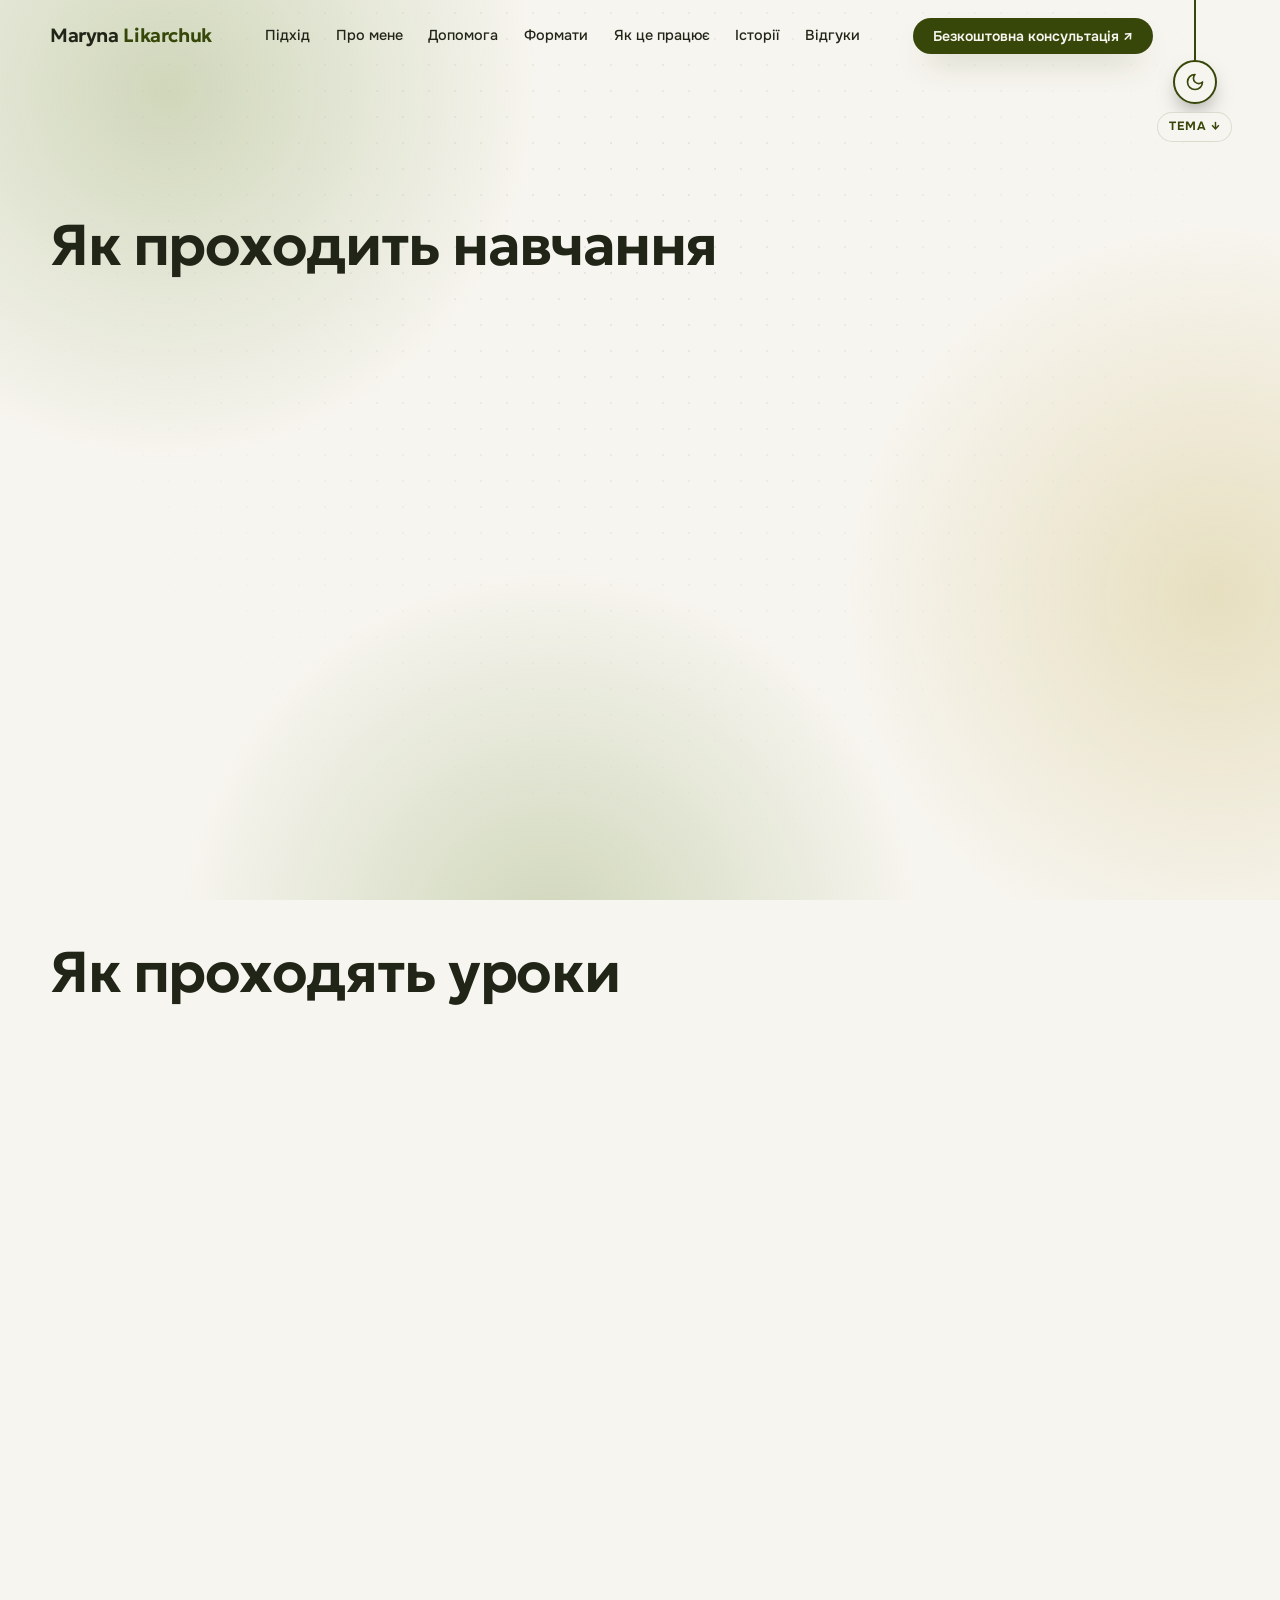
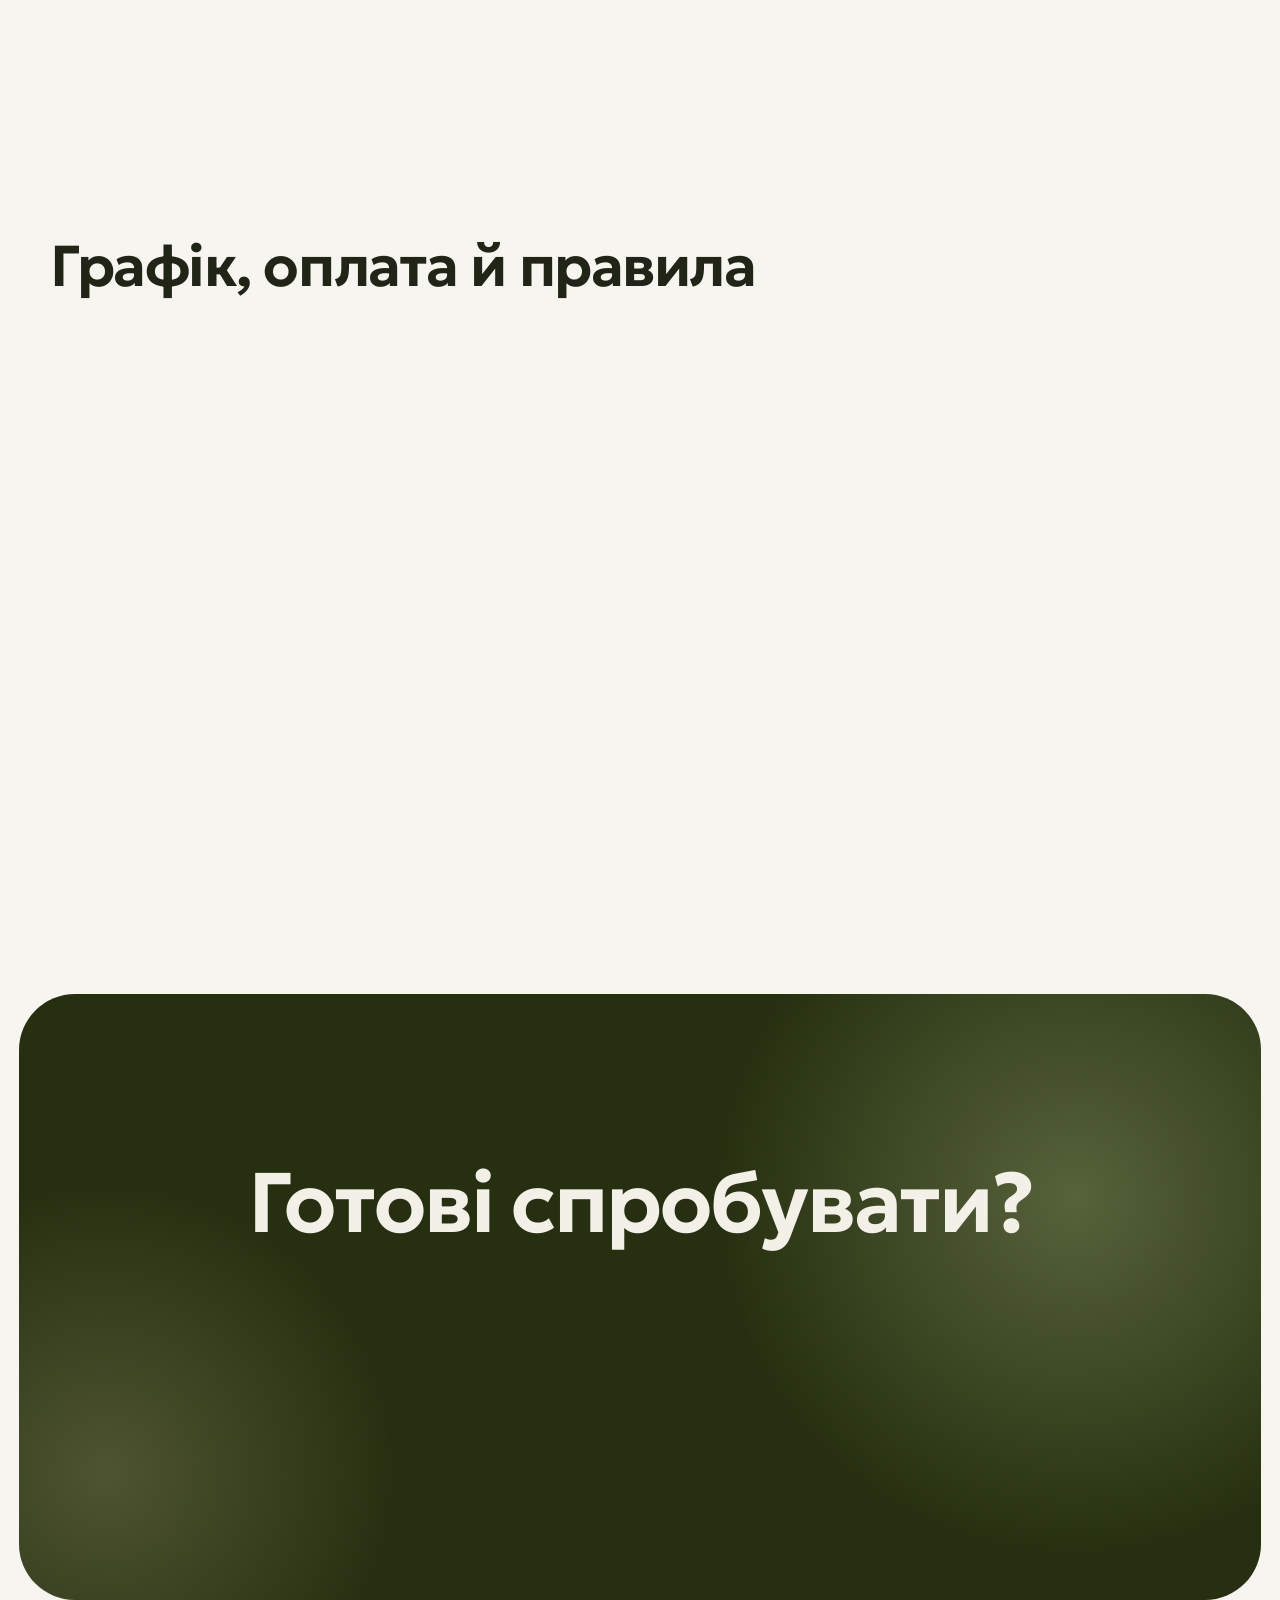
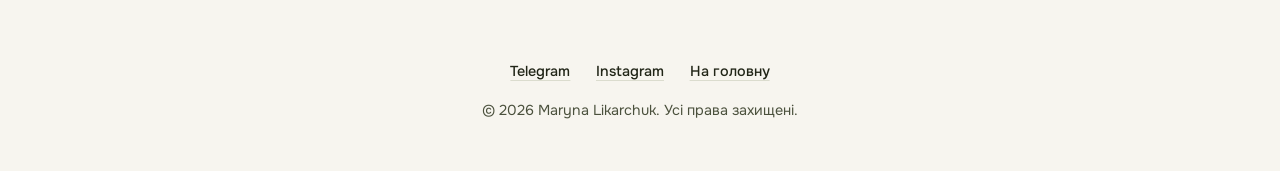
==== how-it-works.html @ 1bb3564b "Add files via upload" ====
<!DOCTYPE html>
<html lang="uk" class="dark">
<head>
    <meta charset="UTF-8">
    <meta name="viewport" content="width=device-width, initial-scale=1.0, viewport-fit=cover">
    <title>Як проходить навчання — Maryna Likarchuk</title>
    <meta name="description" content="Як проходять заняття з англійської: кроки від першого повідомлення до мети, формат уроків у Zoom, графік, оплата пакетом і правила перенесення.">
    <meta name="theme-color" content="#212517">
    <meta name="color-scheme" content="light dark">
    <meta name="robots" content="index,follow,max-image-preview:large">
    <link rel="canonical" href="https://likarchukmarin-sketch.github.io/english/how-it-works.html">
    <link rel="icon" href="data:image/svg+xml,%3Csvg xmlns='http://www.w3.org/2000/svg' viewBox='0 0 64 64'%3E%3Crect width='64' height='64' rx='14' fill='%23374709'/%3E%3Ctext x='32' y='44' font-family='Georgia,serif' font-size='36' font-weight='700' text-anchor='middle' fill='%23F7F5EF'%3EM%3C/text%3E%3C/svg%3E">

    <!-- Прев'ю для соцмереж -->
    <meta property="og:type" content="website">
    <meta property="og:locale" content="uk_UA">
    <meta property="og:site_name" content="Maryna Likarchuk">
    <meta property="og:title" content="Як проходить навчання — Maryna Likarchuk">
    <meta property="og:description" content="Як проходять заняття з англійської: кроки від першого повідомлення до мети, формат уроків у Zoom, графік, оплата пакетом і правила перенесення.">
    <meta property="og:url" content="https://likarchukmarin-sketch.github.io/english/how-it-works.html">
    <meta property="og:image" content="https://likarchukmarin-sketch.github.io/english/og-image.jpg">
    <meta property="og:image:width" content="1200">
    <meta property="og:image:height" content="630">
    <meta property="og:image:alt" content="Maryna Likarchuk">
    <meta property="og:image:type" content="image/jpeg">
    <meta name="twitter:card" content="summary_large_image">
    <meta name="twitter:title" content="Як проходить навчання — Maryna Likarchuk">
    <meta name="twitter:description" content="Як проходять заняття з англійської: кроки від першого повідомлення до мети, формат уроків у Zoom, графік, оплата пакетом і правила перенесення.">
    <meta name="twitter:image" content="https://likarchukmarin-sketch.github.io/english/og-image.jpg">

    <!-- Тема та заставка визначаються до першого малювання (без спалаху) -->
    <script>
        (function () {
            var root = document.documentElement;
            root.classList.add('js');
            try {
                var saved = localStorage.getItem('theme');
                var light = saved ? saved === 'light' : !window.matchMedia('(prefers-color-scheme: dark)').matches;
                if (light) root.classList.remove('dark'); else root.classList.add('dark');
                var m = document.querySelector('meta[name="theme-color"]');
                if (m) m.setAttribute('content', light ? '#F7F5EF' : '#212517');
            } catch (e) {}
            try {
                if (sessionStorage.getItem('introSeen') || window.matchMedia('(prefers-reduced-motion: reduce)').matches) root.classList.add('skip-intro');
            } catch (e) {}
        })();
    </script>
    <noscript><style>#intro{display:none!important}</style></noscript>

    <link rel="preconnect" href="https://fonts.googleapis.com">
    <link rel="preconnect" href="https://fonts.gstatic.com" crossorigin>
    <link href="https://fonts.googleapis.com/css2?family=Geologica:wght@400;500;600;700&family=Onest:wght@400;500;600&display=swap" rel="stylesheet">

    <link rel="stylesheet" href="styles.css?v=1"></head>
<body>
    <a class="skip" href="#main">Перейти до змісту</a>

    <!-- ФОН: світіння, сітка, рідкий курсор -->
    <div class="bg" aria-hidden="true">
        <i class="blob b1" data-bg="0.05"></i>
        <i class="blob b2" data-bg="-0.04"></i>
        <i class="blob b3" data-bg="0.07"></i>
        <div class="dots"></div>
    </div>
    <canvas id="liquid" aria-hidden="true"></canvas>
    <div id="progress" aria-hidden="true"></div>

    <!-- ШНУРОК-ПЕРЕМИКАЧ ТЕМИ (потягни або торкнись) -->
    <div id="pullCord" role="switch" aria-checked="true" tabindex="0" aria-label="Темна тема">
        <div id="cordLine"></div>
        <div id="cordHandle">
            <svg class="ic-sun" xmlns="http://www.w3.org/2000/svg" width="20" height="20" viewBox="0 0 24 24" fill="none" stroke="currentColor" stroke-width="2" stroke-linecap="round" stroke-linejoin="round" aria-hidden="true"><circle cx="12" cy="12" r="4"/><path d="M12 2v2"/><path d="M12 20v2"/><path d="m4.93 4.93 1.41 1.41"/><path d="m17.66 17.66 1.41 1.41"/><path d="M2 12h2"/><path d="M20 12h2"/><path d="m6.34 17.66-1.41 1.41"/><path d="m19.07 4.93-1.41 1.41"/></svg>
            <svg class="ic-moon" xmlns="http://www.w3.org/2000/svg" width="20" height="20" viewBox="0 0 24 24" fill="none" stroke="currentColor" stroke-width="2" stroke-linecap="round" stroke-linejoin="round" aria-hidden="true"><path d="M12 3a6 6 0 0 0 9 9 9 9 0 1 1-9-9Z"/></svg>
        </div>
        <span class="cord-label">Тема ↓</span>
    </div>

    <!-- ШАПКА -->
    <header id="siteHeader" class="hdr">
        <div class="container hdr-in">
            <a href="./" class="logo">Maryna <span>Likarchuk</span></a>
            <nav class="nav" aria-label="Головне меню">
                <a href="./#approach">Підхід</a>
                <a href="./#about">Про мене</a>
                <a href="./#help">Допомога</a>
                <a href="./#formats">Формати</a>
                <a href="./#how">Як це працює</a>
                <a href="./#cases">Історії</a>
                <a href="./#reviews">Відгуки</a>
            </nav>
            <div class="hdr-right">
                <a href="./#contact" data-track="cta-header" class="btn btn-primary btn-sm hdr-cta magnetic">Безкоштовна консультація ↗</a>
                <button id="menuBtn" class="burger" type="button" aria-label="Відкрити меню" aria-expanded="false" aria-controls="mobileMenu"><span></span><span></span></button>
            </div>
        </div>
    </header>
    <nav id="mobileMenu" class="mmenu" aria-label="Мобільне меню">
        <a class="ml" style="--i:0" href="./#approach">Підхід</a>
        <a class="ml" style="--i:1" href="./#about">Про мене</a>
        <a class="ml" style="--i:2" href="./#help">З чим допоможу</a>
        <a class="ml" style="--i:3" href="./#formats">Формати</a>
        <a class="ml" style="--i:4" href="./#how">Як це працює</a>
        <a class="ml" style="--i:5" href="./#cases">Історії учнів</a>
        <a class="ml" style="--i:6" href="./#reviews">Відгуки</a>
        <a class="btn btn-primary btn-lg" href="./#contact">Безкоштовна консультація ↗</a>
    </nav>

    <main id="main" tabindex="-1">
        <section class="page-hero">
            <div class="container">
                <a class="back rv" href="./">← На головну</a>
                <span class="kicker rv">Навчання з Maryna Likarchuk</span>
                <h1 class="h2 split">Як проходить навчання</h1>
                <p class="lead-p rv" style="--d:2">Від першого повідомлення до Вашої мети: що, коли й як відбувається. Без сюрпризів.</p>
            </div>
        </section>

        <section class="sect" style="padding-top:0">
            <div class="container">
                <ol class="tl big rv">
                    <li class="tl-step"><span class="tl-n">1</span><div class="tl-text"><h3>Ви пишете мені</h3><p>У Telegram, Instagram або на пошту — чи через форму на головній сторінці, яка сама підготує повідомлення. Відповідаю протягом дня.</p></div><i class="tl-line" aria-hidden="true" style="--k:0"></i></li>
                    <li class="tl-step"><span class="tl-n">2</span><div class="tl-text"><h3>Безкоштовна консультація</h3><p>Коротка онлайн-зустріч без зобов'язань: знайомимося, з'ясовуємо Ваш рівень, цілі й зручний графік.</p></div><i class="tl-line" aria-hidden="true" style="--k:1"></i></li>
                    <li class="tl-step"><span class="tl-n">3</span><div class="tl-text"><h3>План навчання</h3><p>Складаю персональний план: що, у якому порядку й з якою частотою вчимо. Добираю матеріали під Ваші цілі.</p></div><i class="tl-line" aria-hidden="true" style="--k:2"></i></li>
                    <li class="tl-step"><span class="tl-n">4</span><div class="tl-text"><h3>Заняття</h3><p>Уроки по 50 хвилин у Zoom: говоримо, розбираємо граматику, повторюємо вивчене й одразу застосовуємо в розмові.</p></div><i class="tl-line" aria-hidden="true" style="--k:3"></i></li>
                    <li class="tl-step"><span class="tl-n"><svg viewBox="0 0 24 24" width="22" height="22" fill="none" stroke="currentColor" stroke-width="2.2" stroke-linecap="round" stroke-linejoin="round" aria-hidden="true"><path d="M5 21V4"/><path d="M5 4h11l-2 4 2 4H5"/></svg></span><div class="tl-text"><h3>Ваша ціль</h3><p>Крок за кроком рухаємося до результату, заради якого Ви почали: впевнене спілкування, робота, подорожі.</p></div><i class="tl-line" aria-hidden="true" style="--k:4"></i></li>
                </ol>
            </div>
        </section>

        <section class="sect">
            <div class="container">
                <div class="sec-head">
                    <span class="kicker rv">Заняття</span>
                    <h2 class="h2 split">Як проходять уроки</h2>
                </div>
                <div class="info-grid"><article class="card spot rv"><div class="emoji" aria-hidden="true">🎥</div><h3>Формат</h3><p>Індивідуально, онлайн у Zoom. Один урок триває 50 хвилин.</p></article><article class="card spot rv"><div class="emoji" aria-hidden="true">📅</div><h3>Частота</h3><p>Від 1 до 4 разів на тиждень — залежно від Ваших цілей і графіка.</p></article><article class="card spot rv"><div class="emoji" aria-hidden="true">🎚️</div><h3>Рівні</h3><p>Працюю з рівнями від A1 до B2. Якщо не знаєте свого рівня, визначимо його на консультації.</p></article><article class="card spot rv"><div class="emoji" aria-hidden="true">💬</div><h3>Мова уроків</h3><p>Залежно від рівня: українською та англійською або лише англійською.</p></article><article class="card spot rv"><div class="emoji" aria-hidden="true">✍️</div><h3>Матеріали</h3><p>Авторські матеріали, створені під Ваші цілі, інтереси й темп.</p></article><article class="card spot rv"><div class="emoji" aria-hidden="true">🧑‍🤝‍🧑</div><h3>Для кого</h3><p>Для дорослих та молоді, які хочуть говорити впевнено й без страху помилок.</p></article></div>
            </div>
        </section>

        <section class="sect">
            <div class="container">
                <div class="sec-head">
                    <span class="kicker rv">Організація</span>
                    <h2 class="h2 split">Графік, оплата й правила</h2>
                </div>
                <div class="info-grid two"><article class="card spot rv"><div class="emoji" aria-hidden="true">🕘</div><h3>Графік і зв'язок</h3><p>Працюю в будні, орієнтовно з 9:00 до 21:00 за київським часом. Зручний час обираємо разом. На повідомлення відповідаю протягом дня.</p></article><article class="card spot rv"><div class="emoji" aria-hidden="true">💳</div><h3>Вартість і оплата</h3><p>Вартість залежить від формату та цілей, тому для кожного учня вона індивідуальна. Назву її на безкоштовній консультації. Оплата пакетом (абонементом).</p></article><article class="card spot rv"><div class="emoji" aria-hidden="true">🔁</div><h3>Перенесення уроків</h3><p>Урок можна перенести не більше двох разів за один абонемент. Про перенесення чи скасування прошу попереджати завчасно.</p></article><article class="card spot rv"><div class="emoji" aria-hidden="true">📄</div><h3>Договір</h3><p>Усі умови (оплата, перенесення, скасування) фіксуємо в договорі, щоб усе було зрозуміло з самого початку.</p></article></div>
            </div>
        </section>

        <section class="sect inv slab">
            <div class="container cta-wrap">
                <h2 class="h2 split">Готові спробувати?</h2>
                <p class="rv" style="--d:2">Консультація безкоштовна, а відповідаю я протягом дня. Оберіть рівень і мету на головній сторінці — повідомлення підготується саме.</p>
                <div class="cta-btns rv" style="--d:3">
                    <a href="./#contact" data-track="cta-how-page" class="btn btn-primary btn-lg magnetic">Записатися на консультацію ↗</a>
                    <a href="./" class="btn btn-ghost btn-lg magnetic">Повернутися на головну</a>
                </div>
            </div>
        </section>
    </main>

    <footer class="foot">
        <nav class="foot-links" aria-label="Контакти">
            <a href="https://t.me/likarchuk" data-track="tg-footer" target="_blank" rel="noopener noreferrer">Telegram</a>
            <a href="https://instagram.com/marina.likarchuk" data-track="ig-footer" target="_blank" rel="noopener noreferrer">Instagram</a>
            <a data-email data-track="mail-footer" href="#" hidden>Пошта</a>
            <a href="./">На головну</a>
        </nav>
        <p>&copy; 2026 Maryna Likarchuk. Усі права захищені.</p>
        <p class="foot-small" data-gc-note hidden>Сайт веде анонімну статистику відвідувань без cookies і без особистих даних.</p>
    </footer>

    <script src="site.js?v=1" defer></script>
</body>
</html>
---- styles.css ----
/* ============ ТОКЕНИ ТА ТЕМИ ============ */
        :root {
            --bg:#F7F5EF; --bg2:#EFEBDD; --surface:#FFFFFF; --surface2:#F3F0E4;
            --fg:#212517; --muted:#4b513d; --line:rgba(55,71,9,.14);
            --accent:#374709; --accent2:#759242; --onaccent:#F7F5EF;
            --glow1:rgba(117,146,66,.30); --glow2:rgba(222,211,166,.65);
            --shadow:0 24px 50px -26px rgba(33,37,23,.38);
            --font-head:'Geologica','Onest',system-ui,sans-serif;
            --font-body:'Onest',system-ui,-apple-system,'Segoe UI',sans-serif;
            --header-h:72px; color-scheme:light;
            --ease:cubic-bezier(.2,.8,.2,1);
        }
        .dark {
            color-scheme:dark;
            --bg:#212517; --bg2:#1b1f12; --surface:#2b3122; --surface2:#343b2a;
            --fg:#F2F0E7; --muted:#c3c6b4; --line:rgba(222,211,166,.16);
            --accent:#B6C58E; --accent2:#DED3A6; --onaccent:#212517;
            --glow1:rgba(117,146,66,.40); --glow2:rgba(222,211,166,.13);
            --shadow:0 28px 60px -30px rgba(0,0,0,.75);
        }
        /* Інверсні «плити»: у темній темі — пісочні, у світлій — глибокі зелені */
        .dark .inv {
            --bg:#DED3A6; --bg2:#d3c88f; --surface:#EDE7C8; --surface2:#F4F0DA;
            --fg:#212517; --muted:#454a2c; --line:rgba(33,37,23,.18);
            --accent:#374709; --accent2:#5b7a28; --onaccent:#F7F5EF;
            --shadow:0 28px 50px -30px rgba(33,37,23,.5);
        }
        html:not(.dark) .inv {
            --bg:#263010; --bg2:#1f2810; --surface:#2f3a15; --surface2:#39461c;
            --fg:#F2F0E7; --muted:#cfd5bb; --line:rgba(222,211,166,.2);
            --accent:#DED3A6; --accent2:#B6C58E; --onaccent:#212517;
            --shadow:0 28px 60px -30px rgba(0,0,0,.65);
        }

        /* ============ БАЗА ============ */
        *,*::before,*::after { box-sizing:border-box; }
        html { scroll-behavior:smooth; scroll-padding-top:5.5rem; -webkit-text-size-adjust:100%; }
        body { margin:0; background:var(--bg); color:var(--fg); font-family:var(--font-body); font-size:17px; line-height:1.65; overflow-x:hidden; -webkit-font-smoothing:antialiased; transition:background-color .5s,color .5s; }
        img { max-width:100%; display:block; }
        a { color:inherit; text-decoration:none; }
        button { font:inherit; color:inherit; cursor:pointer; background:none; border:0; padding:0; }
        h1,h2,h3 { font-family:var(--font-head); font-weight:600; letter-spacing:-.025em; line-height:1.08; margin:0; }
        p { margin:0; text-wrap:pretty; }
        h1,h2,h3 { text-wrap:balance; }
        .nb { white-space:nowrap; }
        ::selection { background:var(--accent); color:var(--onaccent); }
        .sr-only { position:absolute; width:1px; height:1px; padding:0; margin:-1px; overflow:hidden; clip:rect(0,0,0,0); white-space:nowrap; border:0; }
        .skip { position:fixed; left:1rem; top:-4rem; z-index:400; padding:.8rem 1.2rem; border-radius:999px; background:var(--accent); color:var(--onaccent); font-weight:600; transition:top .2s; }
        .skip:focus { top:1rem; }
        main:focus { outline:none; }
        .container { width:min(1180px,100% - 3rem); margin-inline:auto; }
        .sect { position:relative; padding:clamp(4.5rem,9vw,8rem) 0; }
        .muted { color:var(--muted); }
        :focus-visible { outline:2px solid var(--accent2); outline-offset:3px; border-radius:6px; }

        .kicker { display:inline-flex; align-items:center; gap:.75rem; font-size:.74rem; font-weight:600; letter-spacing:.2em; text-transform:uppercase; color:var(--accent); }
        .kicker::before { content:""; width:2.2rem; height:1px; background:currentColor; transform-origin:left; transition:transform .9s var(--ease) .25s; }
        .js .kicker::before { transform:scaleX(0); }
        .js .kicker.in::before { transform:scaleX(1); }
        .h2 { font-size:clamp(2rem,4.6vw,3.6rem); margin:1rem 0 1.1rem; }
        .sec-head { max-width:46rem; margin-bottom:clamp(2.2rem,5vw,4rem); }
        .sec-head p { color:var(--muted); font-size:1.05rem; }

        /* ============ ПОЯВА ПРИ СКРОЛІ ============ */
        .js .rv { opacity:0; transform:translateY(30px); transition:opacity .95s var(--ease),transform .95s var(--ease); transition-delay:calc(var(--d,0) * 90ms); }
        .js .rv.l { transform:translateX(-40px); }
        .js .rv.r { transform:translateX(40px); }
        .js .rv.s { transform:scale(.93) translateY(24px); }
        .js .rv.in { opacity:1; transform:none; }
        .js .split .w { display:inline-block; overflow:hidden; vertical-align:top; padding:.1em .03em .16em; margin:-.1em -.03em -.16em; }
        .js .split .wi { display:inline-block; transform:translateY(112%); opacity:0; filter:blur(6px); transition:transform 1s var(--ease),opacity 1s var(--ease),filter 1s var(--ease); transition-delay:calc(var(--i) * 55ms); }
        .js .split.in .wi { transform:none; opacity:1; filter:none; }

        .accent { color:var(--accent); font-style:normal; position:relative; white-space:nowrap; }
        .js .accent .wi { background:linear-gradient(100deg,var(--accent) 0%,var(--accent2) 45%,var(--accent) 90%); background-size:220% 100%; -webkit-background-clip:text; background-clip:text; color:transparent; animation:shine 7s linear infinite; }
        .accent::after { content:""; position:absolute; left:0; right:0; bottom:-.08em; height:.2em; background:var(--accent2); opacity:.7; -webkit-mask:url("data:image/svg+xml,%3Csvg xmlns='http://www.w3.org/2000/svg' viewBox='0 0 120 12' preserveAspectRatio='none'%3E%3Cpath d='M0 7c10-8 20 6 30-1s20-6 30 0 20 7 30 0 20-5 30 1' fill='none' stroke='%23000' stroke-width='3' stroke-linecap='round'/%3E%3C/svg%3E") center/100% 100% no-repeat; mask:url("data:image/svg+xml,%3Csvg xmlns='http://www.w3.org/2000/svg' viewBox='0 0 120 12' preserveAspectRatio='none'%3E%3Cpath d='M0 7c10-8 20 6 30-1s20-6 30 0 20 7 30 0 20-5 30 1' fill='none' stroke='%23000' stroke-width='3' stroke-linecap='round'/%3E%3C/svg%3E") center/100% 100% no-repeat; transform-origin:left; }
        .js .accent::after { transform:scaleX(0); transition:transform 1s var(--ease) .9s; }
        .js .split.in .accent::after { transform:scaleX(1); }
        @keyframes shine { to { background-position:-220% 0; } }
        @supports not ((-webkit-background-clip:text) or (background-clip:text)) { .js .accent .wi { color:var(--accent); background:none; animation:none; } }
        @keyframes float { 0%,100% { transform:translateY(0); } 50% { transform:translateY(-7px); } }

        /* ============ КНОПКИ ============ */
        .btn { position:relative; display:inline-flex; align-items:center; justify-content:center; gap:.6rem; padding:.95rem 1.7rem; border-radius:999px; font-weight:600; font-size:.97rem; line-height:1; overflow:hidden; isolation:isolate; white-space:nowrap; transition:box-shadow .3s,background-color .3s,color .3s,border-color .3s,translate .25s var(--ease); }
        .btn-primary { background:var(--accent); color:var(--onaccent); box-shadow:0 16px 32px -16px color-mix(in srgb,var(--accent) 85%,transparent); }
        .btn-primary:hover { box-shadow:0 20px 40px -14px color-mix(in srgb,var(--accent) 90%,transparent); }
        .btn-ghost { border:1px solid var(--line); background:color-mix(in srgb,var(--surface) 62%,transparent); color:var(--fg); }
        .btn-ghost:hover { border-color:var(--accent2); }
        .btn-sm { padding:.7rem 1.25rem; font-size:.88rem; }
        .btn-lg { padding:1.2rem 2.2rem; font-size:1.05rem; }
        .btn .rip { position:absolute; border-radius:50%; background:currentColor; opacity:.25; transform:scale(0); animation:rip .75s ease-out forwards; pointer-events:none; z-index:-1; }
        @keyframes rip { to { transform:scale(1); opacity:0; } }

        /* ============ ФОН: СВІТІННЯ ТА СІТКА ============ */
        .bg { position:fixed; inset:0; z-index:-1; overflow:hidden; pointer-events:none; }
        .blob { position:absolute; width:62vmax; height:62vmax; border-radius:50%; background:radial-gradient(circle at center,var(--g) 0,transparent 66%); will-change:transform; }
        .b1 { --g:var(--glow1); top:-24vmax; left:-18vmax; animation:drift1 28s ease-in-out infinite alternate; }
        .b2 { --g:var(--glow2); right:-26vmax; top:22vh; animation:drift2 34s ease-in-out infinite alternate; }
        .b3 { --g:var(--glow1); bottom:-34vmax; left:12vw; animation:drift1 40s ease-in-out infinite alternate-reverse; }
        @keyframes drift1 { to { transform:translate(8vmax,6vmax) scale(1.12); } }
        @keyframes drift2 { to { transform:translate(-7vmax,-5vmax) scale(.92); } }
        .dots { position:absolute; inset:0; background-image:radial-gradient(color-mix(in srgb,var(--fg) 14%,transparent) 1px,transparent 1.3px); background-size:26px 26px; -webkit-mask-image:radial-gradient(ellipse at 50% 25%,#000 0,transparent 72%); mask-image:radial-gradient(ellipse at 50% 25%,#000 0,transparent 72%); opacity:.55; }
        #liquid { position:fixed; inset:0; width:100%; height:100%; z-index:5; pointer-events:none; }
        @media (hover:none) { #liquid { display:none; } }
        .wave { position:fixed; width:18px; height:18px; margin:-9px 0 0 -9px; border-radius:50%; border:1.5px solid var(--accent2); pointer-events:none; z-index:9998; animation:wave 1s var(--ease) forwards; }
        .wave.w2 { animation-delay:.12s; opacity:.6; }
        .wave.sm { position:absolute; z-index:0; width:14px; height:14px; margin:-7px 0 0 -7px; animation-duration:1.5s; border-width:1px; }
        @keyframes wave { 0% { transform:scale(.3); opacity:.9; } 100% { transform:scale(8); opacity:0; } }
        #progress { position:fixed; top:0; left:0; right:0; height:2px; z-index:70; transform-origin:left; transform:scaleX(0); background:linear-gradient(90deg,var(--accent2),var(--accent)); }

        /* ============ ЗАСТАВКА З КИЦЕЮ ============ */
        #intro { position:fixed; inset:0; z-index:300; display:flex; flex-direction:column; align-items:center; justify-content:center; gap:1.4rem; background:var(--bg); transition:opacity .8s cubic-bezier(.4,0,.2,1),transform .8s cubic-bezier(.4,0,.2,1),filter .8s,visibility 0s .8s; animation:introFailsafe .01s linear 6s forwards; }
        .skip-intro #intro { display:none; }
        #intro { cursor:pointer; }
        #intro.hide { opacity:0; transform:scale(1.04); filter:blur(10px); visibility:hidden; pointer-events:none; }
        @keyframes introFailsafe { to { opacity:0; visibility:hidden; pointer-events:none; } }
        .intro-card { background:#fff; border-radius:30px; padding:16px; box-shadow:0 30px 70px -30px rgba(0,0,0,.5); animation:float 4s ease-in-out infinite; }
        .intro-card img { width:clamp(190px,58vw,280px); height:auto; mix-blend-mode:multiply; }
        .intro-text { font-family:var(--font-head); font-size:.72rem; letter-spacing:.28em; text-transform:uppercase; color:var(--accent); }
        .intro-bar { width:min(220px,50vw); height:3px; border-radius:3px; background:var(--line); overflow:hidden; }
        .intro-bar i { display:block; height:100%; background:var(--accent); transform-origin:left; transform:scaleX(0); animation:bar 1.4s cubic-bezier(.4,0,.2,1) forwards; }
        @keyframes bar { to { transform:scaleX(1); } }

        /* ============ ШНУРОК-ПЕРЕМИКАЧ ТЕМИ ============ */
        #pullCord { position:fixed; top:0; right:1.5rem; z-index:100; display:flex; flex-direction:column; align-items:center; cursor:grab; user-select:none; -webkit-user-select:none; touch-action:none; outline:none; -webkit-tap-highlight-color:transparent; }
        @media (min-width:640px) { #pullCord { right:3rem; } }
        #cordLine { width:2px; height:64px; background:var(--accent); transition:background-color .5s; }
        #cordHandle { width:44px; height:44px; margin-top:-4px; border-radius:50%; border:2px solid var(--accent); background:var(--bg); color:var(--accent); box-shadow:0 10px 22px -8px rgba(0,0,0,.5); display:grid; place-items:center; transition:transform .3s,background-color .5s; }
        #pullCord:hover #cordHandle { transform:scale(1.08); }
        #pullCord:active #cordHandle { transform:scale(.95); }
        #pullCord:focus-visible #cordHandle { outline:2px solid var(--accent2); outline-offset:3px; }
        .cord-label { margin-top:.5rem; padding:.25rem .65rem; border-radius:999px; font-size:12px; font-weight:700; letter-spacing:.08em; text-transform:uppercase; background:color-mix(in srgb,var(--bg) 88%,transparent); border:1px solid var(--line); color:var(--accent); white-space:nowrap; }
        @media (max-width:899px) { .cord-label { display:none; } }
        .ic-sun { display:none; } .dark .ic-sun { display:block; } .dark .ic-moon { display:none; }
        @keyframes cordNudge { 0%,100% { height:64px; } 35% { height:88px; } 65% { height:72px; } }
        .cord-nudge #cordLine { animation:cordNudge 1.3s ease-in-out .4s 3; }
        ::view-transition-old(root),::view-transition-new(root) { animation:none; mix-blend-mode:normal; }
        ::view-transition-old(root) { z-index:1; } ::view-transition-new(root) { z-index:2; }

        /* ============ ШАПКА ТА МЕНЮ ============ */
        .hdr { position:fixed; top:0; left:0; right:0; z-index:50; transition:background-color .4s,border-color .4s,backdrop-filter .4s; border-bottom:1px solid transparent; }
        .hdr.scrolled { background:color-mix(in srgb,var(--bg) 80%,transparent); -webkit-backdrop-filter:blur(16px) saturate(1.2); backdrop-filter:blur(16px) saturate(1.2); border-color:var(--line); }
        .hdr-in { height:var(--header-h); display:flex; align-items:center; justify-content:space-between; gap:1rem; padding-right:clamp(3.75rem,6vw,5rem); }
        .logo { font-family:var(--font-head); font-weight:600; font-size:1.2rem; letter-spacing:-.02em; white-space:nowrap; }
        .logo span { color:var(--accent); }
        .nav { display:flex; gap:clamp(1rem,2vw,2rem); font-size:.9rem; font-weight:500; }
        .nav a { position:relative; padding:.3rem 0; }
        .nav a::after { content:""; position:absolute; left:0; right:0; bottom:0; height:1px; background:var(--accent2); transform:scaleX(0); transform-origin:right; transition:transform .4s var(--ease); }
        .nav a:hover::after { transform:scaleX(1); transform-origin:left; }
        .hdr-right { display:flex; align-items:center; gap:.75rem; }
        .burger { display:none; width:44px; height:44px; border-radius:50%; border:1px solid var(--line); background:color-mix(in srgb,var(--surface) 70%,transparent); position:relative; }
        .burger span { position:absolute; left:12px; right:12px; height:2px; border-radius:2px; background:var(--fg); transition:transform .35s var(--ease),top .35s var(--ease); }
        .burger span:nth-child(1) { top:17px; } .burger span:nth-child(2) { top:25px; }
        .burger[aria-expanded="true"] span:nth-child(1) { top:21px; transform:rotate(45deg); }
        .burger[aria-expanded="true"] span:nth-child(2) { top:21px; transform:rotate(-45deg); }
        @media (max-width:1179px) { .hdr-cta { display:none; } }
        @media (max-width:899px) { .burger { display:block; } .nav { display:none; } }
        .mmenu { position:fixed; inset:0; z-index:45; display:flex; flex-direction:column; justify-content:center; padding:6rem 4.75rem 3rem 1.75rem; background:color-mix(in srgb,var(--bg) 95%,transparent); -webkit-backdrop-filter:blur(20px); backdrop-filter:blur(20px); opacity:0; visibility:hidden; transition:opacity .4s,visibility 0s .4s; }
        .mmenu.open { opacity:1; visibility:visible; transition-delay:0s; }
        .mmenu a.ml { font-family:var(--font-head); font-weight:600; font-size:clamp(1.8rem,8vw,2.6rem); letter-spacing:-.02em; padding:.4rem 0; border-bottom:1px solid var(--line); opacity:0; transform:translateY(18px); transition:opacity .5s var(--ease),transform .5s var(--ease); transition-delay:calc(var(--i) * 60ms + 100ms); }
        .mmenu.open a.ml { opacity:1; transform:none; }
        .mmenu .btn { margin-top:2rem; align-self:flex-start; }
        @media (min-width:900px) { .mmenu { display:none; } }

        /* ============ КАРТКИ, СПОТЛАЙТ ============ */
        .card { position:relative; border-radius:30px; padding:clamp(1.5rem,3vw,2.4rem); background:var(--surface); border:1px solid var(--line); transition:translate .45s var(--ease),box-shadow .45s; }
        .card:hover { translate:0 -4px; box-shadow:var(--shadow); }
        .card h3 { font-size:clamp(1.3rem,2.3vw,1.85rem); margin:1rem 0 .7rem; }
        .card p { color:var(--muted); }
        .card p + p { margin-top:.8rem; }
        .fill { background:var(--accent); color:var(--onaccent); border-color:transparent; --muted:color-mix(in srgb,var(--onaccent) 80%,transparent); --sp1:var(--onaccent); --sp2:var(--onaccent); --line:color-mix(in srgb,var(--onaccent) 25%,transparent); }
        .spot { position:relative; isolation:isolate; overflow:hidden; --sp1:var(--accent); --sp2:var(--accent2); }
        .spot::before { content:""; position:absolute; inset:0; z-index:-1; border-radius:inherit; pointer-events:none; opacity:0; transition:opacity .4s; background:radial-gradient(420px circle at var(--mx,50%) var(--my,50%),color-mix(in srgb,var(--sp1) 16%,transparent),transparent 70%); }
        .spot::after { content:""; position:absolute; inset:0; border-radius:inherit; padding:1px; pointer-events:none; opacity:0; transition:opacity .4s; background:radial-gradient(260px circle at var(--mx,50%) var(--my,50%),color-mix(in srgb,var(--sp2) 75%,transparent),transparent 70%); -webkit-mask:linear-gradient(#000 0 0) content-box,linear-gradient(#000 0 0); -webkit-mask-composite:xor; mask:linear-gradient(#000 0 0) content-box exclude,linear-gradient(#000 0 0); mask-composite:exclude; }
        .spot:hover::before,.spot:hover::after { opacity:1; }
        .bento { display:grid; grid-template-columns:repeat(12,minmax(0,1fr)); gap:1.25rem; }
        .cell { display:flex; }
        .cell > .card { flex:1; }
        .tilt3d { perspective:1100px; }
        .pwrap { transition:transform .6s var(--ease); transform-style:preserve-3d; will-change:transform; }
        .ghost-num { font-family:var(--font-head); font-weight:700; line-height:.85; font-size:clamp(4.5rem,10vw,8rem); color:transparent; -webkit-text-stroke:1.5px currentColor; opacity:.45; letter-spacing:-.04em; }
        .deco { position:absolute; pointer-events:none; z-index:-1; }
        .rings { right:-60px; bottom:-60px; width:260px; height:260px; border-radius:50%; background:repeating-radial-gradient(circle,transparent 0 22px,color-mix(in srgb,var(--accent2) 35%,transparent) 22px 23px); -webkit-mask-image:radial-gradient(circle,#000 30%,transparent 72%); mask-image:radial-gradient(circle,#000 30%,transparent 72%); }
        .sparkles { right:1.5rem; top:1.5rem; font-size:1.6rem; color:var(--accent2); opacity:.7; }

        /* ============ ПЛИТИ (ІНВЕРСНІ СЕКЦІЇ) ============ */
        .slab { margin:clamp(.5rem,2vw,1.5rem) clamp(.5rem,1.5vw,1.25rem); border-radius:clamp(28px,4.5vw,56px); background:var(--bg); color:var(--fg); overflow:hidden; overflow:clip; isolation:isolate; transition:background-color .5s,color .5s; }
        .slab::before { content:""; position:absolute; z-index:-1; width:62%; aspect-ratio:1; right:-16%; top:-30%; border-radius:50%; pointer-events:none; background:radial-gradient(circle,color-mix(in srgb,var(--accent2) 34%,transparent),transparent 66%); }
        .slab::after { content:""; position:absolute; z-index:-1; width:50%; aspect-ratio:1; left:-18%; bottom:-30%; border-radius:50%; pointer-events:none; background:radial-gradient(circle,color-mix(in srgb,var(--accent) 22%,transparent),transparent 66%); }

        /* ============ ГЕРОЙ ============ */
        .hero { min-height:100svh; display:flex; align-items:center; padding:calc(var(--header-h) + 1.5rem) 0 4.5rem; position:relative; }
        .hero-grid { display:grid; grid-template-columns:1.15fr .85fr; gap:clamp(2rem,5vw,5rem); align-items:center; }
        .badge { display:inline-flex; align-items:center; gap:.5rem; padding:.5rem 1rem; border-radius:999px; border:1px solid var(--line); background:color-mix(in srgb,var(--surface) 70%,transparent); font-size:.78rem; font-weight:600; letter-spacing:.03em; color:var(--accent); }
        .badge { max-width:100%; text-wrap:balance; }
        @media (max-width:560px) { .badge { border-radius:18px; line-height:1.45; } }
        .hero-title { font-size:clamp(2.7rem,6.6vw,5.6rem); margin:1.5rem 0 1.6rem; }
        .lead { font-size:clamp(1.02rem,1.5vw,1.2rem); color:var(--muted); max-width:34em; }
        .cta-row { display:flex; flex-wrap:wrap; gap:1rem; margin-top:2.2rem; }
        .stage { position:relative; width:min(380px,100%); margin-inline:auto; perspective:1100px; }
        .pcard { border-radius:34px; padding:2.2rem 2rem; display:flex; flex-direction:column; align-items:center; text-align:center; background:color-mix(in srgb,var(--surface) 93%,transparent); border:1px solid var(--line); box-shadow:var(--shadow); transform-style:preserve-3d; }
        .pcard.spot { overflow:visible; isolation:auto; }
        .avatar { position:relative; width:128px; height:128px; border-radius:50%; padding:4px; margin-bottom:1.3rem; border:2px solid color-mix(in srgb,var(--accent2) 55%,transparent); transform:translateZ(60px); }
        .avatar img { width:100%; height:100%; object-fit:cover; border-radius:50%; }
        .dot { position:absolute; right:6px; bottom:6px; width:20px; height:20px; border-radius:50%; background:var(--accent2); border:4px solid var(--surface); }
        .dot::after { content:""; position:absolute; inset:-4px; border-radius:50%; background:var(--accent2); animation:ping 2s ease-out infinite; z-index:-1; }
        @keyframes ping { 0% { transform:scale(.8); opacity:.7; } 80%,100% { transform:scale(2.2); opacity:0; } }
        .pname { font-family:var(--font-head); font-weight:600; letter-spacing:-.025em; line-height:1.1; font-size:1.65rem; transform:translateZ(50px); }
        .prole { font-size:.9rem; font-weight:600; color:var(--accent); margin:.2rem 0 1rem; transform:translateZ(40px); }
        .pdesc { font-size:.93rem; color:var(--muted); margin-bottom:1.6rem; transform:translateZ(30px); }
        .pactions { position:relative; display:flex; gap:.6rem; width:100%; transform:translateZ(45px); }
        .pactions .btn-primary { flex:1; padding-inline:1rem; }
        .btn-icon { flex:none; width:3.1rem; padding:0; }
        .copy-tip { position:absolute; right:0; bottom:calc(100% + 10px); padding:.35rem .75rem; border-radius:999px; background:var(--fg); color:var(--bg); font-size:.78rem; font-weight:600; white-space:nowrap; opacity:0; translate:0 6px; transition:opacity .25s,translate .25s var(--ease); pointer-events:none; }
        .copy-tip.on { opacity:1; translate:0 0; }
        .chip { position:absolute; padding:.5rem .95rem; border-radius:999px; background:var(--surface); border:1px solid var(--line); font-size:.8rem; font-weight:600; box-shadow:var(--shadow); white-space:nowrap; animation:float 5s ease-in-out infinite; z-index:2; }
        .chip-row { display:contents; }
        .chip1 { top:-30px; left:6%; } .chip2 { top:9%; right:-26px; animation-delay:-1.6s; } .chip3 { bottom:-30px; left:9%; animation-delay:-3.2s; }
        @media (max-width:1099px) { .chip2 { right:-10px; } }
        @media (max-width:899px) {
            .chip-row { display:flex; flex-wrap:wrap; justify-content:center; gap:.5rem; margin-top:1.1rem; }
            .chip { position:static; animation:none; translate:none !important; }
        }
        .cue { position:absolute; left:50%; bottom:1.4rem; width:26px; height:42px; margin-left:-13px; border:1.5px solid var(--line); border-radius:20px; }
        .cue::after { content:""; position:absolute; left:50%; top:8px; width:3px; height:8px; margin-left:-1.5px; border-radius:3px; background:var(--accent2); animation:cue 1.8s ease-in-out infinite; }
        @keyframes cue { 0% { transform:translateY(0); opacity:1; } 80% { transform:translateY(14px); opacity:0; } 100% { opacity:0; } }

        /* ============ БІГУЧИЙ РЯДОК ============ */
        .marquee { overflow:hidden; padding:1.5rem 0; border-block:1px solid var(--line); -webkit-mask-image:linear-gradient(90deg,transparent,#000 8%,#000 92%,transparent); mask-image:linear-gradient(90deg,transparent,#000 8%,#000 92%,transparent); }
        .track { display:flex; width:max-content; animation:scroll 46s linear infinite; }
        .marquee:hover .track { animation-play-state:paused; }
        .track span { font-family:var(--font-head); font-weight:600; font-size:clamp(1.8rem,4.6vw,3.6rem); letter-spacing:-.03em; white-space:nowrap; padding-right:2.2rem; display:inline-flex; align-items:center; gap:2.2rem; }
        .track span:nth-child(even) { color:transparent; -webkit-text-stroke:1.2px var(--fg); }
        .track span::after { content:"✦"; font-size:.5em; color:var(--accent2); -webkit-text-stroke:0; }
        @keyframes scroll { to { transform:translateX(-50%); } }

        /* ============ СТАТИСТИКА ============ */
        .stats-grid { display:grid; grid-template-columns:repeat(3,1fr); }
        .stat { padding:1rem clamp(1rem,3vw,2.5rem); border-left:1px solid var(--line); }
        .stat:first-child { border-left:0; padding-left:0; }
        .num { font-family:var(--font-head); font-weight:600; font-size:clamp(2.8rem,6.2vw,5.4rem); letter-spacing:-.04em; line-height:1; display:flex; align-items:baseline; flex-wrap:nowrap; white-space:nowrap; gap:0; font-variant-numeric:tabular-nums; }
        .num .plus { color:var(--accent); margin-left:.04em; }
        .stat-counter { display:inline-block; }
        .num small { font-size:.32em; font-weight:500; letter-spacing:0; color:var(--accent); }
        .num .u { font-size:.42em; font-weight:500; letter-spacing:-.01em; margin-left:.3em; }
        .stat p { margin-top:.9rem; color:var(--muted); font-weight:500; }

        /* ============ ПІДХІД ============ */
        .approach-head { display:grid; grid-template-columns:1fr 1fr; gap:clamp(1.5rem,5vw,5rem); align-items:end; margin-bottom:clamp(2.2rem,5vw,4rem); }
        .approach-head .h2 { margin-bottom:0; }
        .approach-head p { color:var(--muted); font-size:1.08rem; }
        .a1 { grid-column:span 5; grid-row:span 2; } .a2 { grid-column:span 7; } .a3 { grid-column:span 7; }
        .a1 .card { display:flex; flex-direction:column; justify-content:space-between; min-height:380px; }
        .a1 h3 { font-size:clamp(1.6rem,3vw,2.4rem); }

        /* ============ ПРО МЕНЕ ============ */
        .about-grid { display:grid; grid-template-columns:.8fr 1.2fr; gap:clamp(2rem,5vw,4.5rem); align-items:start; }
        .portrait { position:sticky; top:6.5rem; border-radius:34px; overflow:hidden; aspect-ratio:4/5; background:var(--surface); border:1px solid var(--line); box-shadow:var(--shadow); }
        .portrait img { width:100%; height:100%; object-fit:cover; object-position:center 20%; transform:scale(1.06); transition:transform 1.4s var(--ease); }
        .portrait:hover img { transform:scale(1.12); }
        .portrait::after { content:""; position:absolute; inset:0; background:linear-gradient(180deg,transparent 45%,rgba(20,24,12,.82)); }
        .pcap { position:absolute; left:1.5rem; right:1.5rem; bottom:1.4rem; z-index:2; color:#F2F0E7; }
        .pcap b { display:block; font-family:var(--font-head); font-size:1.4rem; font-weight:600; }
        .pcap span { font-size:.85rem; opacity:.85; }
        .about-list { display:grid; gap:.9rem; }
        .acc { border-radius:26px; background:var(--surface); border:1px solid var(--line); transition:box-shadow .4s,border-color .4s; }
        .acc:nth-child(even) { margin-left:clamp(0rem,3vw,2.5rem); }
        .acc.open { box-shadow:var(--shadow); border-color:color-mix(in srgb,var(--accent2) 55%,var(--line)); }
        .acc-head { width:100%; display:flex; align-items:center; gap:1rem; padding:1.1rem 1.3rem; text-align:left; }
        .acc-ic { flex:none; width:2.7rem; height:2.7rem; border-radius:50%; display:grid; place-items:center; background:var(--bg2); font-size:1.25rem; }
        .acc-t { flex:1; font-family:var(--font-head); font-weight:500; font-size:1.1rem; letter-spacing:-.01em; }
        .acc-plus { flex:none; position:relative; width:1.6rem; height:1.6rem; }
        .acc-plus::before,.acc-plus::after { content:""; position:absolute; left:50%; top:50%; width:14px; height:2px; margin:-1px 0 0 -7px; background:var(--accent); border-radius:2px; transition:transform .4s var(--ease); }
        .acc-plus::after { transform:rotate(90deg); }
        .acc.open .acc-plus::after { transform:rotate(0); }
        .acc-body { display:grid; grid-template-rows:0fr; visibility:hidden; transition:grid-template-rows .5s var(--ease),visibility 0s .5s; }
        .acc.open .acc-body { grid-template-rows:1fr; visibility:visible; transition-delay:0s; }
        .acc-body > div { overflow:hidden; }
        .about-cred { display:flex; gap:1rem; padding:1.3rem 1.4rem; border-radius:26px; margin-bottom:1rem; background:color-mix(in srgb,var(--accent2) 16%,var(--surface)); border:1px solid color-mix(in srgb,var(--accent2) 55%,var(--line)); box-shadow:var(--shadow); }
        .about-cred h3, .mini h3 { font-size:1.12rem; font-weight:600; letter-spacing:-.01em; margin:.15rem 0 .4rem; }
        .about-cred p, .mini p { color:var(--muted); font-size:.97rem; }
        .about-cred p + p { margin-top:.5rem; }
        .about-cred strong { color:var(--fg); font-weight:600; }
        .certs { display:grid; grid-template-columns:1.35fr 1fr; gap:.8rem; margin-bottom:1rem; }
        @media (max-width:520px) { .certs { grid-template-columns:1fr; } }
        .cert { display:block; border-radius:22px; overflow:hidden; background:var(--surface); border:1px solid var(--line); transition:translate .4s var(--ease),box-shadow .4s; }
        .cert[hidden] { display:none; }
        .cert:hover { translate:0 -3px; box-shadow:var(--shadow); }
        .cert img { display:block; width:100%; height:210px; object-fit:cover; object-position:top; background:#fff; }
        .cert > span { display:block; padding:.7rem 1rem; font-size:.85rem; font-weight:600; color:var(--accent); }
        .about-cred a { color:var(--accent); text-decoration:underline; text-underline-offset:3px; font-weight:600; }
        .about-cards { display:grid; gap:.8rem; }
        .mini { display:flex; gap:1rem; padding:1.1rem 1.3rem; border-radius:26px; background:var(--surface); border:1px solid var(--line); }
        .acc-body p { padding:0 1.5rem 1.35rem 5.1rem; color:var(--muted); font-size:.97rem; }

        /* ============ НАПРЯМКИ (СТОПКА КАРТОК) ============ */
        .stack { display:grid; gap:1.5rem; }
        .scard { position:sticky; top:calc(var(--header-h) + 1rem + var(--n) * 16px); display:grid; grid-template-columns:auto 1fr; gap:clamp(1.2rem,4vw,3.5rem); align-items:center; border-radius:34px; padding:clamp(1.6rem,4vw,3.4rem); min-height:clamp(260px,42vh,380px); border:1px solid var(--line); box-shadow:0 -18px 40px -26px rgba(0,0,0,.35); }
        .scard.s1 { background:var(--accent); color:var(--onaccent); --muted:color-mix(in srgb,var(--onaccent) 80%,transparent); border-color:transparent; }
        .scard.s2 { background:#9DB86B; color:#1a1f0e; --muted:#2a3217; border-color:transparent; }
        .dark .scard.s2 { background:var(--accent2); color:#212517; --muted:#3a3f26; }
        .scard.s3 { background:var(--surface); }
        .scard .big { font-family:var(--font-head); font-weight:700; line-height:.85; font-size:clamp(3.6rem,9vw,7.5rem); letter-spacing:-.05em; opacity:.35; }
        .scard h3 { font-size:clamp(1.55rem,3.2vw,2.5rem); margin-bottom:.9rem; }
        .scard p { color:var(--muted); max-width:36em; }
        .chips { display:flex; flex-wrap:wrap; gap:.6rem; margin-top:1.2rem; }
        .chips span { padding:.5rem .95rem; border-radius:999px; font-size:.9rem; font-weight:500; background:color-mix(in srgb,#212517 10%,transparent); border:1px solid color-mix(in srgb,#212517 18%,transparent); }

        /* ============ ФОРМАТИ ============ */
        .f1 { grid-column:span 7; grid-row:span 2; } .f2 { grid-column:span 5; } .f3 { grid-column:span 5; } .f4 { grid-column:span 12; }
        .f1 .card { display:flex; flex-direction:column; justify-content:space-between; gap:1.5rem; }
        .facts { display:grid; grid-template-columns:repeat(3,1fr); gap:.75rem; }
        .fact { padding:1rem 1rem .9rem; border-radius:20px; background:color-mix(in srgb,var(--onaccent) 10%,transparent); border:1px solid var(--line); }
        .fact b { display:block; font-family:var(--font-head); font-weight:600; font-size:clamp(1.5rem,3vw,2.3rem); letter-spacing:-.03em; line-height:1; }
        .fact span { display:block; margin-top:.5rem; font-size:.82rem; line-height:1.3; opacity:.85; }
        .tag { display:inline-block; padding:.3rem .8rem; border-radius:999px; font-size:.72rem; font-weight:700; letter-spacing:.12em; text-transform:uppercase; background:color-mix(in srgb,var(--onaccent) 18%,transparent); }
        .emoji { font-size:2.1rem; line-height:1; }
        .ul { list-style:none; margin:1.2rem 0 0; padding:0; }
        .ul li { display:flex; gap:.7rem; margin:.65rem 0; }
        .ul li::before { content:"✦"; flex:none; color:var(--accent2); }
        .fill .ul li::before { color:var(--onaccent); opacity:.65; }
        .f4 .card { display:flex; align-items:center; justify-content:space-between; gap:2rem; border-style:dashed; border-color:color-mix(in srgb,var(--accent) 45%,transparent); background:color-mix(in srgb,var(--surface) 55%,transparent); }
        .f4 .tag { background:var(--accent); color:var(--onaccent); }
        .f4 h3 { margin-top:.8rem; }

        /* ============ КЕЙСИ ============ */
        .tabs { display:grid; grid-template-columns:minmax(240px,320px) 1fr; gap:1.5rem; align-items:start; }
        .tablist { display:flex; flex-direction:column; gap:.75rem; }
        .tab { display:flex; align-items:center; gap:1rem; width:100%; text-align:left; padding:1rem 1.2rem; border-radius:24px; background:var(--surface); border:1px solid var(--line); transition:background-color .35s,color .35s,translate .35s var(--ease),border-color .35s; }
        .tab:hover { translate:4px 0; border-color:var(--accent2); }
        .tab[aria-selected="true"] { background:var(--accent); color:var(--onaccent); border-color:transparent; translate:8px 0; }
        .av { flex:none; width:3rem; height:3rem; border-radius:50%; display:grid; place-items:center; font-family:var(--font-head); font-weight:600; font-size:1.2rem; background:var(--bg2); color:var(--accent); transition:background-color .35s,color .35s; }
        .tab[aria-selected="true"] .av { background:color-mix(in srgb,var(--onaccent) 20%,transparent); color:var(--onaccent); }
        .tab b { display:block; font-family:var(--font-head); font-weight:500; font-size:1.05rem; line-height:1.2; }
        .tab small { display:block; font-size:.8rem; opacity:.75; margin-top:.15rem; }
        .panel { padding:clamp(1.5rem,3.5vw,2.8rem); }
        .panel:not([hidden]) { animation:panelIn .6s var(--ease); }
        @keyframes panelIn { from { opacity:0; transform:translateY(16px); } to { opacity:1; transform:none; } }
        .panel-top { display:flex; flex-wrap:wrap; align-items:center; gap:1rem; margin-bottom:1.8rem; }
        .lvl { margin-left:auto; flex:none; padding:.35rem .85rem; border-radius:999px; font-size:.85rem; font-weight:700; letter-spacing:.02em; white-space:nowrap; background:color-mix(in srgb,var(--accent) 14%,transparent); color:var(--accent); border:1px solid color-mix(in srgb,var(--accent) 32%,transparent); }
        .panel:focus-visible { outline-offset:4px; border-radius:30px; }
        .panel-top .av { width:3.6rem; height:3.6rem; background:var(--accent); color:var(--onaccent); }
        .panel-top h3 { margin:0; font-size:clamp(1.4rem,2.6vw,2rem); }
        .panel-top p { font-size:.9rem; margin:0; }
        .steps { display:grid; gap:1.5rem; position:relative; padding-left:2rem; }
        .steps::before { content:""; position:absolute; left:.45rem; top:.5rem; bottom:.5rem; width:2px; background:linear-gradient(var(--accent2),var(--accent)); opacity:.5; }
        .step { position:relative; }
        .step::before { content:""; position:absolute; left:-1.85rem; top:.4rem; width:.9rem; height:.9rem; border-radius:50%; background:var(--surface); border:2px solid var(--accent); }
        .step:last-child::before { background:var(--accent); }
        .step b { display:block; font-weight:600; color:var(--accent); margin-bottom:.2rem; }
        .step p { color:var(--muted); }
        .story { margin-top:1.8rem; border-top:1px solid var(--line); padding-top:1.2rem; }
        .story summary { cursor:pointer; font-weight:600; color:var(--accent); list-style:none; display:inline-flex; gap:.5rem; }
        .story summary::-webkit-details-marker { display:none; }
        .story p { margin-top:.9rem; font-family:var(--font-head); font-weight:400; font-size:1.12rem; line-height:1.5; color:var(--fg); }
        .footnote { margin-top:1.5rem; font-size:.85rem; color:var(--muted); }

        /* ============ ВІДГУКИ ТА КОНТАКТИ ============ */
        .rev { text-align:center; max-width:46rem; margin-inline:auto; }
        .rev .kicker { justify-content:center; }
        /* --- головна цитата --- */
        .rev-featured { max-width:54rem; margin:2.4rem auto 0; text-align:center; }
        .rev-featured blockquote { margin:0; }
        .rev-featured blockquote::before { content:"\201C"; display:block; font-family:var(--font-head); font-size:5rem; line-height:.6; height:2.4rem; color:var(--accent2); }
        .rev-featured p { font-family:var(--font-head); font-weight:500; font-size:clamp(1.4rem,3.2vw,2.3rem); line-height:1.25; letter-spacing:-.02em; text-wrap:balance; }
        .rev-featured mark { color:inherit; padding:0 .08em; background:linear-gradient(transparent 62%,color-mix(in srgb,var(--accent2) 48%,transparent) 62%); }
        .rev-featured figcaption { margin-top:1.1rem; font-size:.92rem; font-weight:600; color:var(--muted); }
        /* --- стіна відгуків --- */
        .rev-wall { position:relative; margin-top:2.8rem; }
        .rev-ctl { display:flex; align-items:center; justify-content:flex-end; gap:.6rem; min-height:2.7rem; margin-bottom:.6rem; }
        .rev-count { margin-right:auto; font-size:.88rem; font-weight:600; color:var(--muted); font-variant-numeric:tabular-nums; }
        .rev-nav { display:flex; gap:.5rem; }
        .rev-btn { width:2.7rem; height:2.7rem; border-radius:50%; border:1px solid var(--line); background:var(--surface); display:grid; place-items:center; transition:border-color .3s,translate .25s var(--ease); }
        .rev-btn:hover { border-color:var(--accent2); translate:0 -2px; }
        .rev-pause { display:none; align-items:center; gap:.5rem; padding:.55rem 1.05rem; border-radius:999px; border:1px solid var(--line); background:var(--surface); font-size:.85rem; font-weight:600; transition:border-color .3s; }
        .rev-pause:hover { border-color:var(--accent2); }
        .rev-pause svg { width:14px; height:14px; }
        .rev-pause .i-play { display:none; }
        .rev-wall.paused .rev-pause .i-play { display:block; }
        .rev-wall.paused .rev-pause .i-pause { display:none; }
        /* телефон: стрічка, яку гортають пальцем */
        .rev-grid { position:relative; display:flex; align-items:stretch; gap:1rem; overflow-x:auto; scroll-snap-type:x mandatory; overscroll-behavior-x:contain; padding:.5rem 1.5rem 1.4rem; margin-inline:-1.5rem; scrollbar-width:none; text-align:left; }
        .rev-grid::-webkit-scrollbar { display:none; }
        .rev-grid:focus-visible { outline:2px solid var(--accent); outline-offset:-2px; border-radius:26px; }
        .rev-card { flex:none; width:min(84vw,360px); scroll-snap-align:center; margin:0; padding:1.5rem 1.5rem 1.3rem; border-radius:26px; background:var(--surface); border:1px solid var(--line); transition:box-shadow .4s,border-color .4s; }
        .rev-card:hover { box-shadow:var(--shadow); border-color:color-mix(in srgb,var(--accent2) 55%,var(--line)); }
        @media (max-width:899px) { .rev-card.shot { display:flex; align-items:center; } .rev-card.shot .shot-btn { flex:1; } .rev-card:not(.shot) { display:flex; flex-direction:column; justify-content:center; } }
        /* комп'ютер без руху: акуратна мозаїка */
        @media (min-width:900px) {
            .rev-grid { display:block; columns:3 300px; column-gap:1rem; overflow:visible; scroll-snap-type:none; padding:0; margin-inline:0; }
            .rev-card { width:auto; margin:0 0 1rem; break-inside:avoid; }
            .rev-count, .rev-nav { display:none; }
        }
        /* комп'ютер з рухом: три колонки, що повільно пливуть у різні боки */
        .rev-cols { display:none; }
        .is-marquee .rev-grid { display:none; }
        .is-marquee .rev-pause { display:inline-flex; }
        .is-marquee .rev-cols { display:grid; grid-template-columns:repeat(3,minmax(0,1fr)); gap:1rem; height:clamp(560px,80vh,740px); overflow:hidden; text-align:left; -webkit-mask-image:linear-gradient(transparent,#000 11%,#000 89%,transparent); mask-image:linear-gradient(transparent,#000 11%,#000 89%,transparent); }
        .rev-col { overflow:hidden; }
        .rev-track { display:flex; flex-direction:column; animation:revScroll var(--dur,70s) linear infinite; will-change:transform; }
        .rev-col:nth-child(2) .rev-track { animation-direction:reverse; }
        .rev-set { display:flex; flex-direction:column; flex:none; }
        .rev-track .rev-card { width:auto; margin:0 0 1rem; scroll-snap-align:none; }
        @keyframes revScroll { to { transform:translateY(var(--shift,-50%)); } }
        .rev-wall:hover .rev-track, .rev-wall:focus-within .rev-track, .rev-wall.paused .rev-track { animation-play-state:paused; }
        .rev-card.shot { padding:.55rem; }
        .rev-card.shot img { display:block; width:100%; height:auto; margin-inline:auto; border-radius:18px; }
        .shot-btn { display:block; width:100%; padding:0; border:0; background:none; cursor:zoom-in; border-radius:18px; }
        .shot-btn:focus-visible { outline:2px solid var(--accent); outline-offset:3px; }
        #lightbox { border:0; padding:0; background:transparent; max-width:100vw; max-height:100vh; overflow:visible; }
        #lightbox::backdrop { background:rgba(10,12,6,.84); backdrop-filter:blur(6px); }
        #lightbox img { display:block; margin:auto; max-width:94vw; max-height:86vh; height:auto; border-radius:20px; box-shadow:0 30px 80px -20px rgba(0,0,0,.7); cursor:zoom-out; }
        .lb-close { position:absolute; top:-3.2rem; right:0; width:2.7rem; height:2.7rem; border-radius:50%; border:1px solid rgba(255,255,255,.35); background:rgba(255,255,255,.12); color:#fff; font-size:1.1rem; cursor:pointer; }
        .lb-close:hover { background:rgba(255,255,255,.24); }
        .rev-card.fill { background:var(--accent); color:var(--onaccent); border-color:transparent; }
        .rev-card blockquote { margin:0; }
        .rev-card blockquote::before { content:"\201C"; display:block; font-family:var(--font-head); font-size:2.8rem; line-height:.7; height:1.2rem; color:var(--accent2); }
        .rev-card.fill blockquote::before { color:currentColor; opacity:.55; }
        .rev-card p { font-size:.98rem; line-height:1.6; }
        .rev-by { margin-top:1rem; font-size:.88rem; color:var(--muted); }
        .rev-by b { color:var(--fg); font-weight:600; }
        .rev-card.fill .rev-by, .rev-card.fill .rev-by b { color:inherit; opacity:.9; }
        .rev-foot { margin:1.8rem auto 0; max-width:40rem; font-size:.82rem; color:var(--muted); }
        .rev-note { margin-top:2rem; padding:1.5rem 1.4rem; border:1.5px dashed color-mix(in srgb,var(--accent) 45%,transparent); border-radius:26px; font-size:.97rem; color:var(--muted); }
        .rev-note .btn { margin-top:1rem; }
        .faq { max-width:52rem; }
        .faq .acc:nth-child(even) { margin-left:0; }
        .faq .acc-head { padding:1.2rem 1.4rem; }
        .faq .acc-body p { padding:0 1.5rem 1.35rem 1.4rem; }
        .cta-wrap { position:relative; text-align:center; padding:clamp(1rem,3vw,2rem) 0; }
        .cta-wrap .h2 { font-size:clamp(2.4rem,6.6vw,5.4rem); margin-bottom:1.4rem; }
        .cta-wrap p { max-width:34rem; margin:0 auto 2.4rem; color:var(--muted); font-size:1.1rem; }
        .cta-btns { display:flex; flex-wrap:wrap; justify-content:center; gap:1rem; }
        .foot { padding:2.2rem 0 3rem; text-align:center; color:var(--muted); font-size:.9rem; }
        .foot-links { display:flex; flex-wrap:wrap; justify-content:center; gap:.4rem 1.6rem; margin-bottom:1rem; font-weight:500; color:var(--fg); }
        .foot-links a { text-decoration:underline; text-decoration-color:var(--line); text-underline-offset:4px; transition:color .3s,text-decoration-color .3s; }
        .foot-links a:hover { color:var(--accent); text-decoration-color:var(--accent2); }
        .fab { position:fixed; left:50%; bottom:max(1rem,env(safe-area-inset-bottom)); z-index:60; translate:-50% 160%; opacity:0; visibility:hidden; box-shadow:0 18px 34px -14px rgba(0,0,0,.55); transition:translate .45s var(--ease),opacity .3s,visibility 0s .45s; }
        .fab.show { translate:-50% 0; opacity:1; visibility:visible; transition-delay:0s; }
        .menu-open .fab { display:none; }
        @media (min-width:900px) { .fab { display:none; } }

        /* ============ АДАПТИВНІСТЬ ============ */
        @media (max-width:899px) {
            .hero-grid,.approach-head,.about-grid,.tabs { grid-template-columns:1fr; }
            .hero { align-items:flex-start; padding-top:calc(var(--header-h) + 2.4rem); }
            .stage { margin-top:1rem; }
            .portrait { position:relative; top:0; aspect-ratio:4/4.2; max-width:420px; }
            .a1,.a2,.a3,.f1,.f2,.f3,.f4 { grid-column:1 / -1; grid-row:auto; }
            .a1 .card { min-height:280px; }
            .acc:nth-child(even) { margin-left:0; }
            .tablist { flex-direction:row; overflow-x:auto; scroll-snap-type:x mandatory; padding-bottom:.5rem; margin-inline:-1.5rem; padding-inline:1.5rem; scrollbar-width:none; }
            .tablist::-webkit-scrollbar { display:none; }
            .tab { flex:none; width:auto; min-width:210px; scroll-snap-align:start; }
            .tab:hover,.tab[aria-selected="true"] { translate:0 0; }
            .f4 .card { flex-direction:column; align-items:flex-start; }
        }
        @media (max-width:760px) {
            .stats-grid { grid-template-columns:1fr; }
            .stat { border-left:0; border-top:1px solid var(--line); padding:1.4rem 0; }
            .stat:first-child { border-top:0; padding-top:0; }
            .scard { grid-template-columns:1fr; min-height:0; }
            .scard .big { font-size:3.6rem; }
            .cue { display:none; }
            .acc-body p { padding-left:1.5rem; }
            .foot { padding-bottom:6rem; }
        }
        @media (prefers-reduced-motion:reduce) {
            .rev-track { animation:none; }
            html { scroll-behavior:auto; }
            *,*::before,*::after { animation-duration:.01ms !important; animation-iteration-count:1 !important; transition-duration:.01ms !important; }
            .js .rv,.js .split .wi { opacity:1; transform:none; filter:none; }
            .js .accent::after { transform:none; }
            .track { animation:none; }
        }

        /* ============ ДОВІРА, ТАЙМЛАЙН, ФОРМА, ФОТО ============ */
        .nav a { white-space:nowrap; }
        @media (max-width:1279px) { .nav { font-size:.85rem; gap:1rem; } }
        .trust { display:flex; flex-wrap:wrap; gap:.5rem 1.5rem; margin:1.8rem 0 0; padding:0; list-style:none; font-size:.92rem; font-weight:500; color:var(--muted); }
        .trust li { display:inline-flex; align-items:center; gap:.5rem; }
        .trust li::before { content:"✓"; font-weight:700; color:var(--accent); }
        .f2 .tag { background:var(--accent); color:var(--onaccent); }
        .f2 .emoji { margin-top:1.1rem; }

        .tl { list-style:none; margin:0; padding:0; display:grid; grid-template-columns:repeat(5,minmax(0,1fr)); gap:1.6rem; }
        .tl-step { position:relative; }
        .tl-n { position:relative; z-index:1; display:grid; place-items:center; width:3.2rem; height:3.2rem; border-radius:50%; background:var(--surface); border:2px solid var(--accent); color:var(--accent); font-family:var(--font-head); font-weight:600; font-size:1.15rem; box-shadow:var(--shadow); }
        .tl-step:last-child .tl-n { background:var(--accent); color:var(--onaccent); }
        .tl-line { position:absolute; top:1.6rem; left:3.6rem; right:-1.2rem; height:2px; margin-top:-1px; background:repeating-linear-gradient(90deg,var(--accent2) 0 7px,transparent 7px 13px); transform-origin:left; }
        .tl-line::after { content:""; position:absolute; right:.1rem; top:50%; width:10px; height:10px; border-top:2px solid var(--accent2); border-right:2px solid var(--accent2); transform:translateY(-50%) rotate(45deg); }
        .tl-step:last-child .tl-line { display:none; }
        .tl h3 { font-size:1.12rem; margin:1rem 0 .4rem; letter-spacing:-.01em; }
        .tl p { color:var(--muted); font-size:.95rem; }
        .js .tl-line { transform:scaleX(0); transition:transform .9s var(--ease) calc(var(--k,0) * .35s + .4s); }
        .js .tl.in .tl-line { transform:scaleX(1); }
        .how-facts { display:flex; flex-wrap:wrap; gap:.6rem; margin-top:2.6rem; }
        .how-facts span { padding:.55rem 1rem; border-radius:999px; border:1px solid var(--line); background:var(--surface); font-size:.92rem; font-weight:500; }
        .how-price { display:flex; align-items:center; justify-content:space-between; gap:1.5rem 2rem; margin-top:1.6rem; }
        .how-price h3 { margin:0 0 .5rem; }
        .how-price p { max-width:38rem; }
        .how-actions { display:flex; flex-wrap:wrap; gap:.7rem; flex:none; }
        @media (max-width:899px) {
            .tl { grid-template-columns:1fr; gap:0; }
            .tl-step { display:grid; grid-template-columns:3.2rem 1fr; column-gap:1rem; padding-bottom:1.9rem; }
            .tl-step:last-child { padding-bottom:0; }
            .tl h3 { margin:.55rem 0 .3rem; }
            .tl-line { left:1.6rem; right:auto; top:3.6rem; bottom:.4rem; width:2px; height:auto; margin:0 0 0 -1px; background:repeating-linear-gradient(180deg,var(--accent2) 0 7px,transparent 7px 13px); transform-origin:top; }
            .tl-line::after { right:auto; left:50%; top:auto; bottom:.1rem; transform:translateX(-50%) rotate(135deg); }
            .js .tl-line { transform:scaleY(0); }
            .js .tl.in .tl-line { transform:scaleY(1); }
            .how-price { flex-direction:column; align-items:flex-start; }
        }

        .photos { display:grid; grid-template-columns:repeat(auto-fit,minmax(130px,1fr)); gap:.8rem; margin-top:1.2rem; }
        .photos[hidden] { display:none; }
        .photo { margin:0; border-radius:22px; overflow:hidden; aspect-ratio:4/5; border:1px solid var(--line); background:var(--surface); box-shadow:var(--shadow); transition:rotate .5s var(--ease),translate .5s var(--ease); }
        .photo:nth-child(odd) { rotate:-1.4deg; } .photo:nth-child(even) { rotate:1.2deg; }
        .photo:hover { rotate:0deg; translate:0 -4px; }
        .photo img { width:100%; height:100%; object-fit:cover; }

        .lead { max-width:46rem; margin:2.2rem auto 0; padding:clamp(1.3rem,3.2vw,2.2rem); text-align:left; border-radius:30px; background:var(--surface); border:1px solid var(--line); box-shadow:var(--shadow); }
        .lead fieldset { border:0; padding:0; margin:0 0 1.4rem; min-width:0; }
        .lead legend, .lead .field label { display:block; padding:0; margin-bottom:.7rem; font-family:var(--font-head); font-weight:600; font-size:1.02rem; }
        .lead small { font-family:var(--font-body); font-weight:500; font-size:.8rem; color:var(--muted); margin-left:.4rem; }
        .opts { display:flex; flex-wrap:wrap; gap:.5rem; }
        .opt { position:relative; }
        .opt input { position:absolute; inset:0; width:100%; height:100%; margin:0; opacity:0; cursor:pointer; }
        .opt span { display:inline-flex; padding:.6rem 1.05rem; border-radius:999px; border:1px solid var(--line); background:var(--bg2); font-size:.93rem; font-weight:500; line-height:1.25; transition:background-color .25s,color .25s,border-color .25s,translate .25s var(--ease); }
        .opt:hover span { border-color:var(--accent2); translate:0 -1px; }
        .opt input:checked + span { background:var(--accent); color:var(--onaccent); border-color:transparent; }
        .opt input:focus-visible + span { outline:2px solid var(--accent2); outline-offset:2px; }
        .lead .field { margin-bottom:1.1rem; }
        .lead input[type="text"], .lead textarea { width:100%; padding:.9rem 1.1rem; border-radius:18px; border:1px solid var(--line); background:var(--bg); color:var(--fg); font:inherit; line-height:1.55; }
        .lead textarea { min-height:7.5rem; resize:vertical; }
        .lead input[type="text"]:focus, .lead textarea:focus { outline:2px solid var(--accent2); outline-offset:1px; border-color:transparent; }
        .lead-actions { display:flex; flex-wrap:wrap; gap:.7rem; margin-top:1.3rem; }
        .lead-actions .btn { white-space:normal; text-align:center; }
        .lead-actions .btn[hidden] { display:none; }
        .lead-note { margin:1rem 0 0 !important; max-width:none !important; font-size:.85rem !important; color:var(--muted); }
        .cta-wrap .lead p { text-align:left; }
        .alt-contacts { margin:1.8rem auto 0 !important; font-size:.98rem !important; }
        .alt-contacts a { font-weight:600; text-decoration:underline; text-decoration-color:var(--line); text-underline-offset:4px; transition:text-decoration-color .3s; }
        .alt-contacts a:hover { text-decoration-color:var(--accent2); }
        .alt-contacts a[hidden] { display:none; }
        .foot-small { margin-top:.5rem; font-size:.8rem; opacity:.8; }
        .foot-links a[hidden] { display:none; }

        /* ============ ДРУГА СТОРІНКА ============ */
        .page-hero { padding:calc(var(--header-h) + clamp(2rem,6vw,4.5rem)) 0 clamp(2rem,5vw,3.5rem); }
        .back { display:inline-flex; align-items:center; gap:.4rem; margin-bottom:1.6rem; font-weight:600; color:var(--accent); }
        .back:hover { text-decoration:underline; text-underline-offset:4px; }
        .page-hero .lead-p { font-size:clamp(1.05rem,1.6vw,1.25rem); color:var(--muted); max-width:40rem; }
        .info-grid { display:grid; grid-template-columns:repeat(3,minmax(0,1fr)); gap:1.25rem; }
        .info-grid.two { grid-template-columns:repeat(2,minmax(0,1fr)); }
        .info-grid .card h3 { margin:.9rem 0 .5rem; font-size:1.3rem; }
        .info-grid .emoji { font-size:1.8rem; }
        @media (max-width:899px) { .info-grid, .info-grid.two { grid-template-columns:1fr; } }
        .tl.big p { font-size:1rem; }
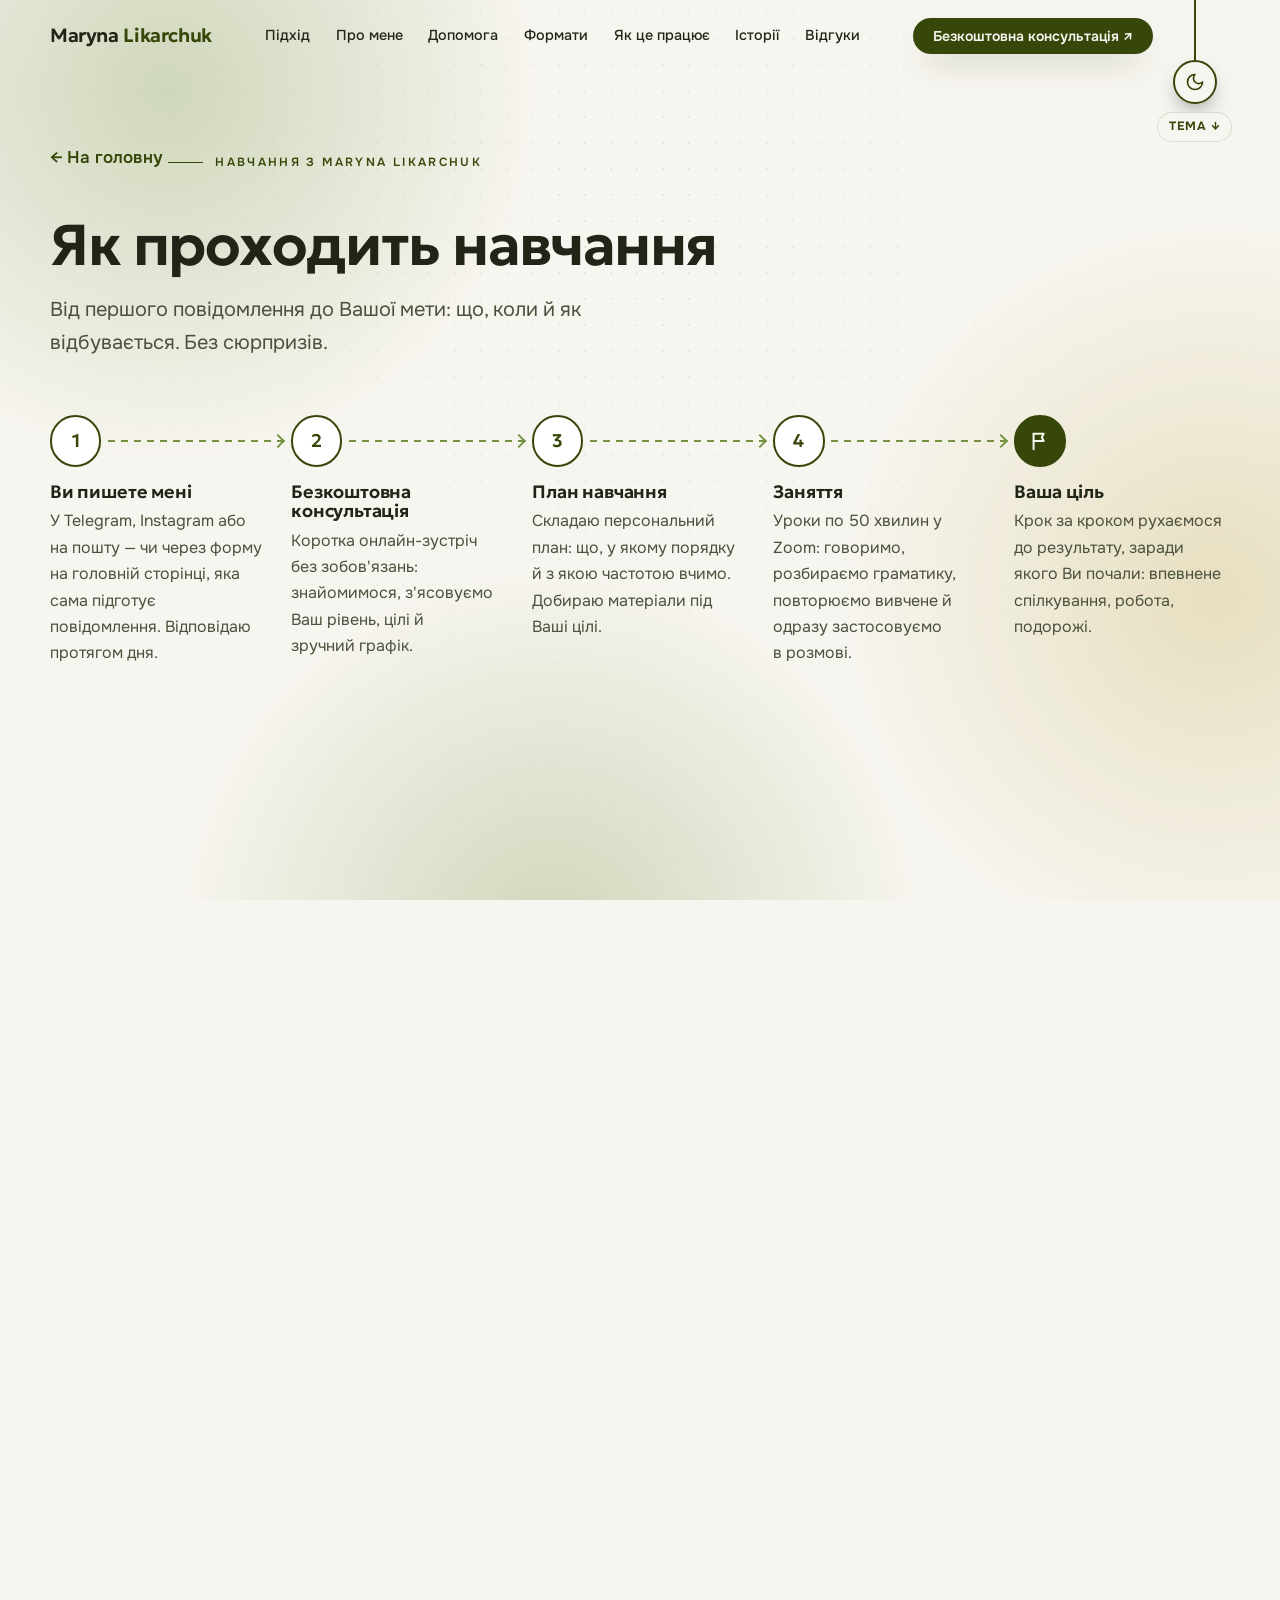
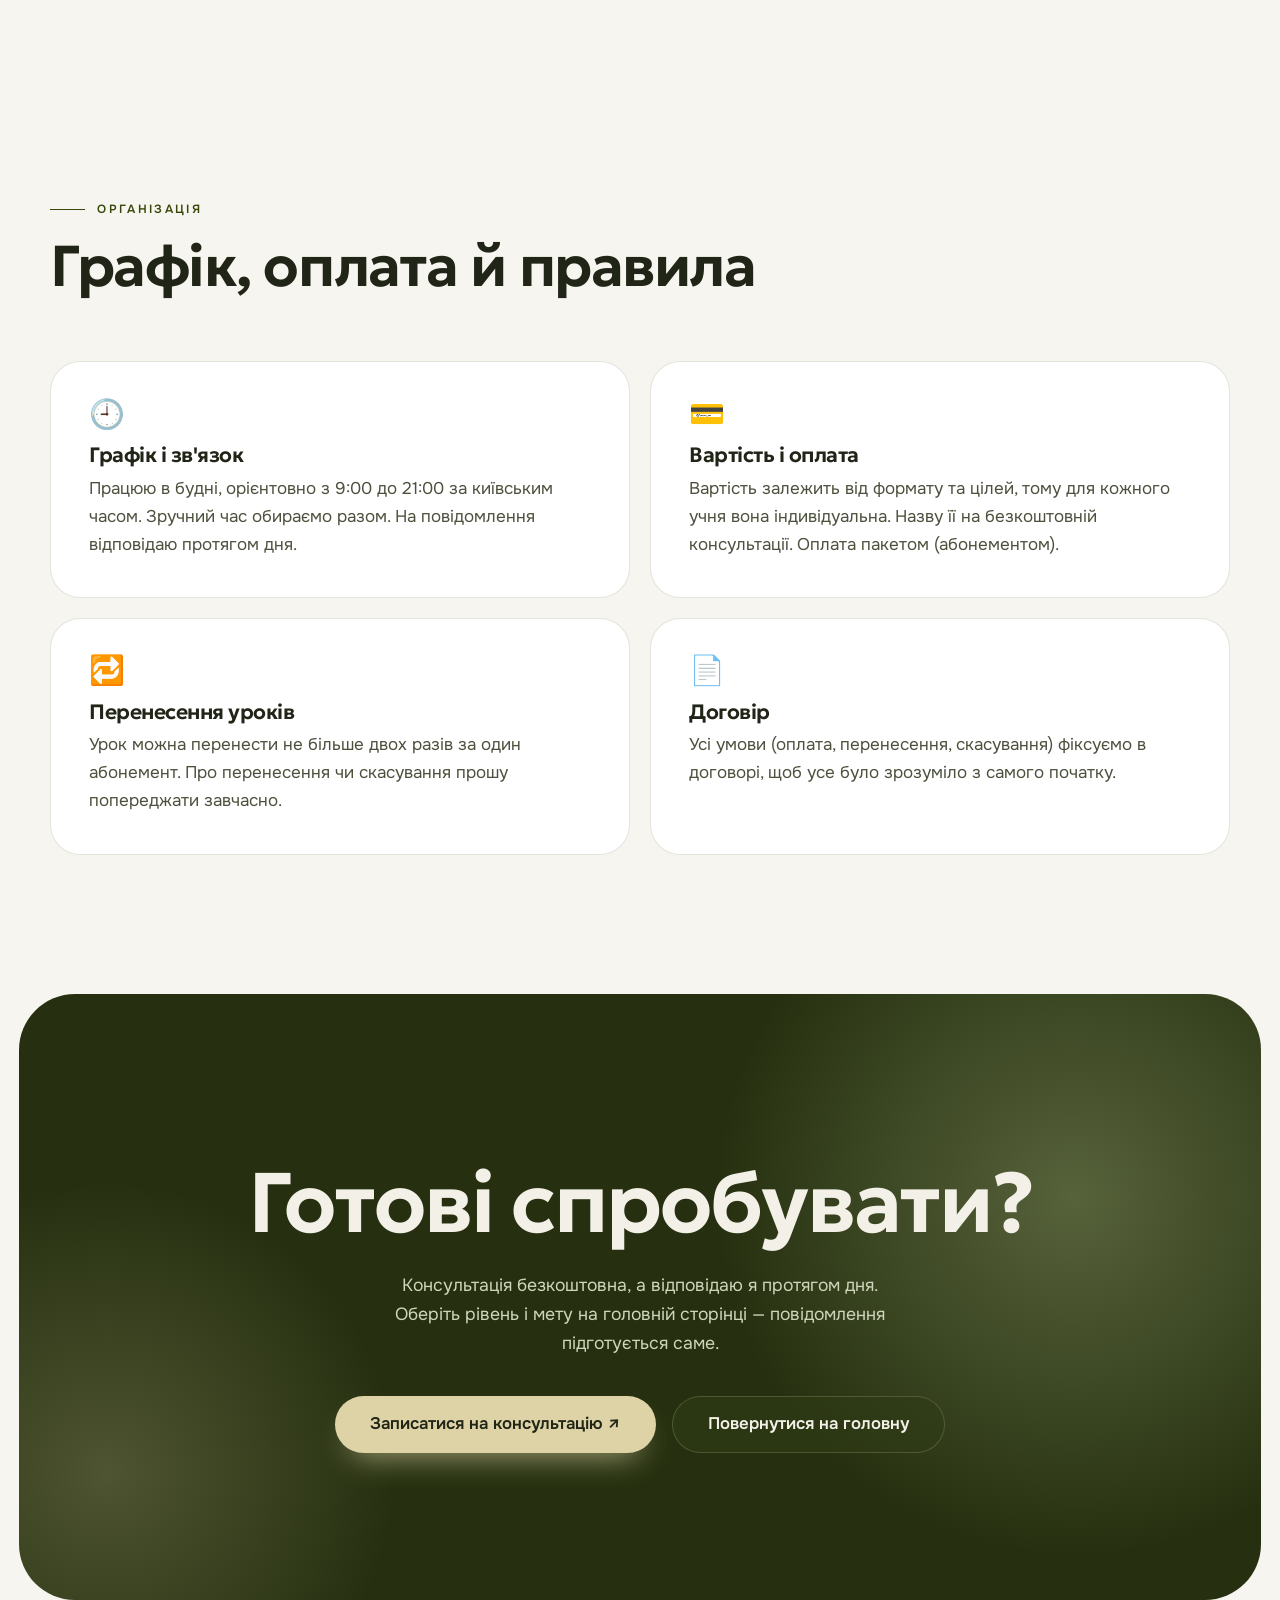
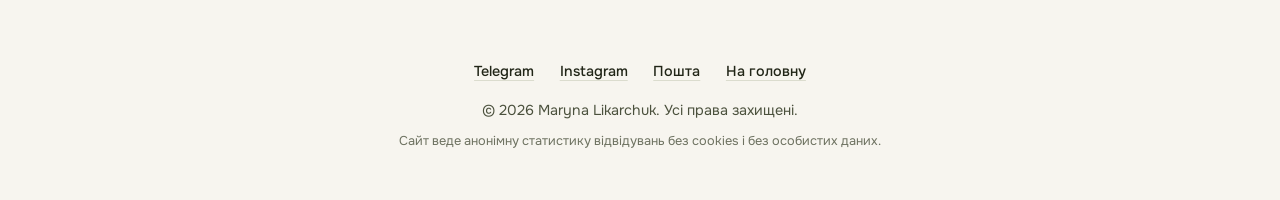
==== commit 23b57029: "Update theme color in how-it-works.html" ====
--- a/how-it-works.html
+++ b/how-it-works.html
@@ -5,7 +5,7 @@
     <meta name="viewport" content="width=device-width, initial-scale=1.0, viewport-fit=cover">
     <title>Як проходить навчання — Maryna Likarchuk</title>
     <meta name="description" content="Як проходять заняття з англійської: кроки від першого повідомлення до мети, формат уроків у Zoom, графік, оплата пакетом і правила перенесення.">
-    <meta name="theme-color" content="#212517">
+    <meta name="theme-color" content="#12261F">
     <meta name="color-scheme" content="light dark">
     <meta name="robots" content="index,follow,max-image-preview:large">
     <link rel="canonical" href="https://likarchukmarin-sketch.github.io/english/how-it-works.html">
@@ -38,7 +38,7 @@
                 var light = saved ? saved === 'light' : !window.matchMedia('(prefers-color-scheme: dark)').matches;
                 if (light) root.classList.remove('dark'); else root.classList.add('dark');
                 var m = document.querySelector('meta[name="theme-color"]');
-                if (m) m.setAttribute('content', light ? '#F7F5EF' : '#212517');
+                if (m) m.setAttribute('content', light ? '#F5F0E6' : '#12261F');
             } catch (e) {}
             try {
                 if (sessionStorage.getItem('introSeen') || window.matchMedia('(prefers-reduced-motion: reduce)').matches) root.classList.add('skip-intro');
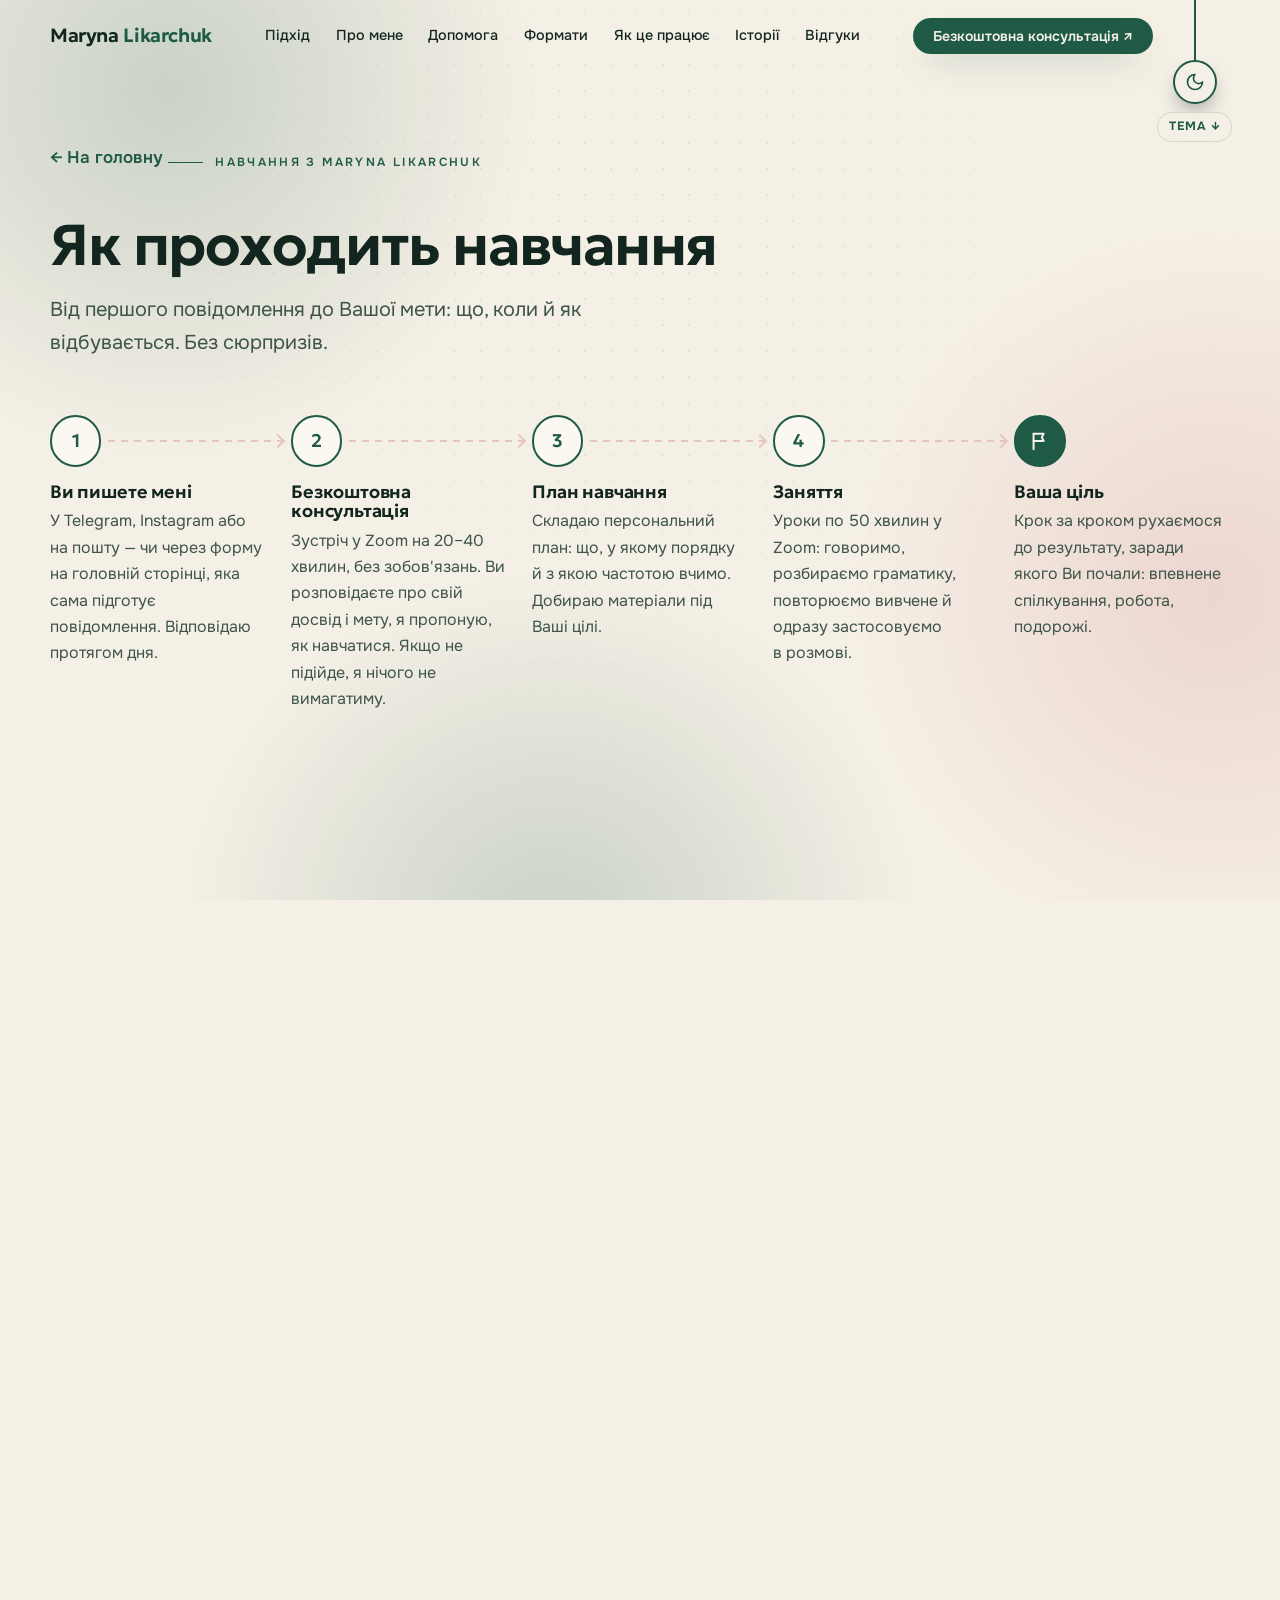
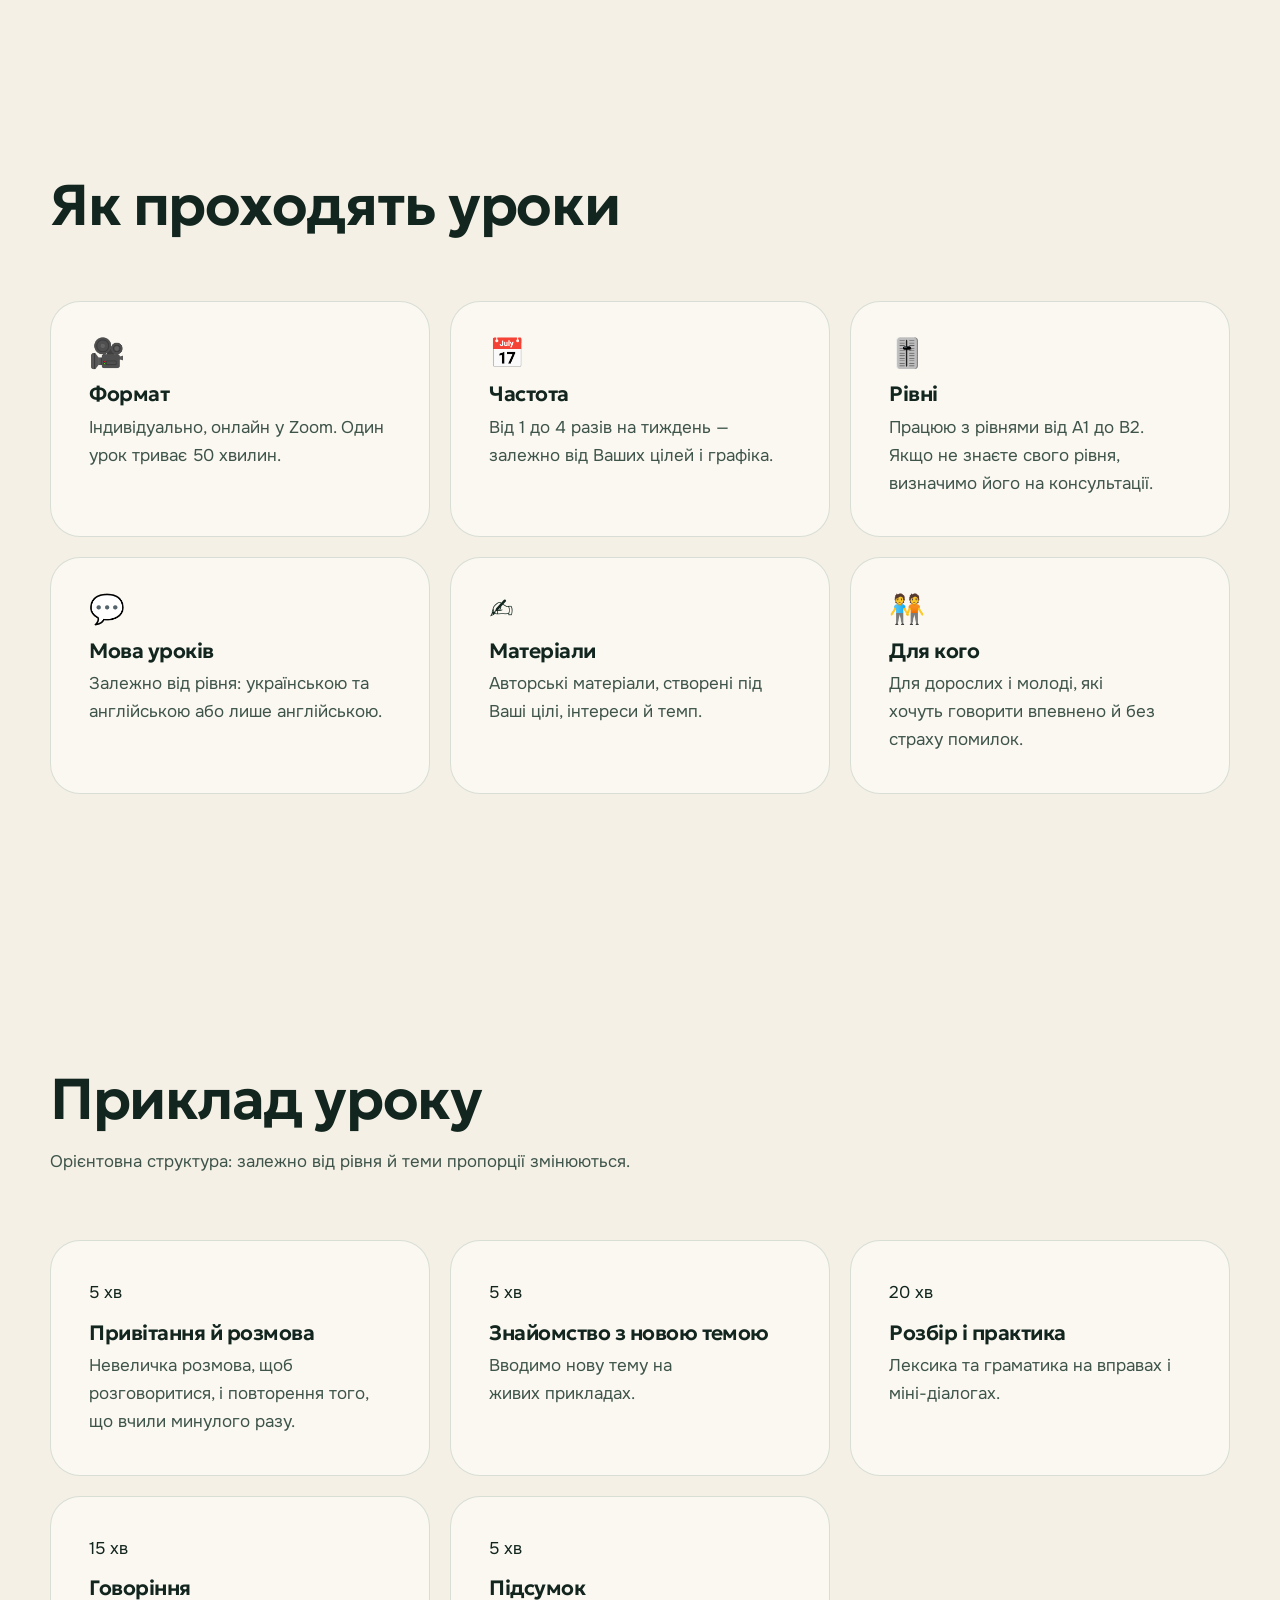
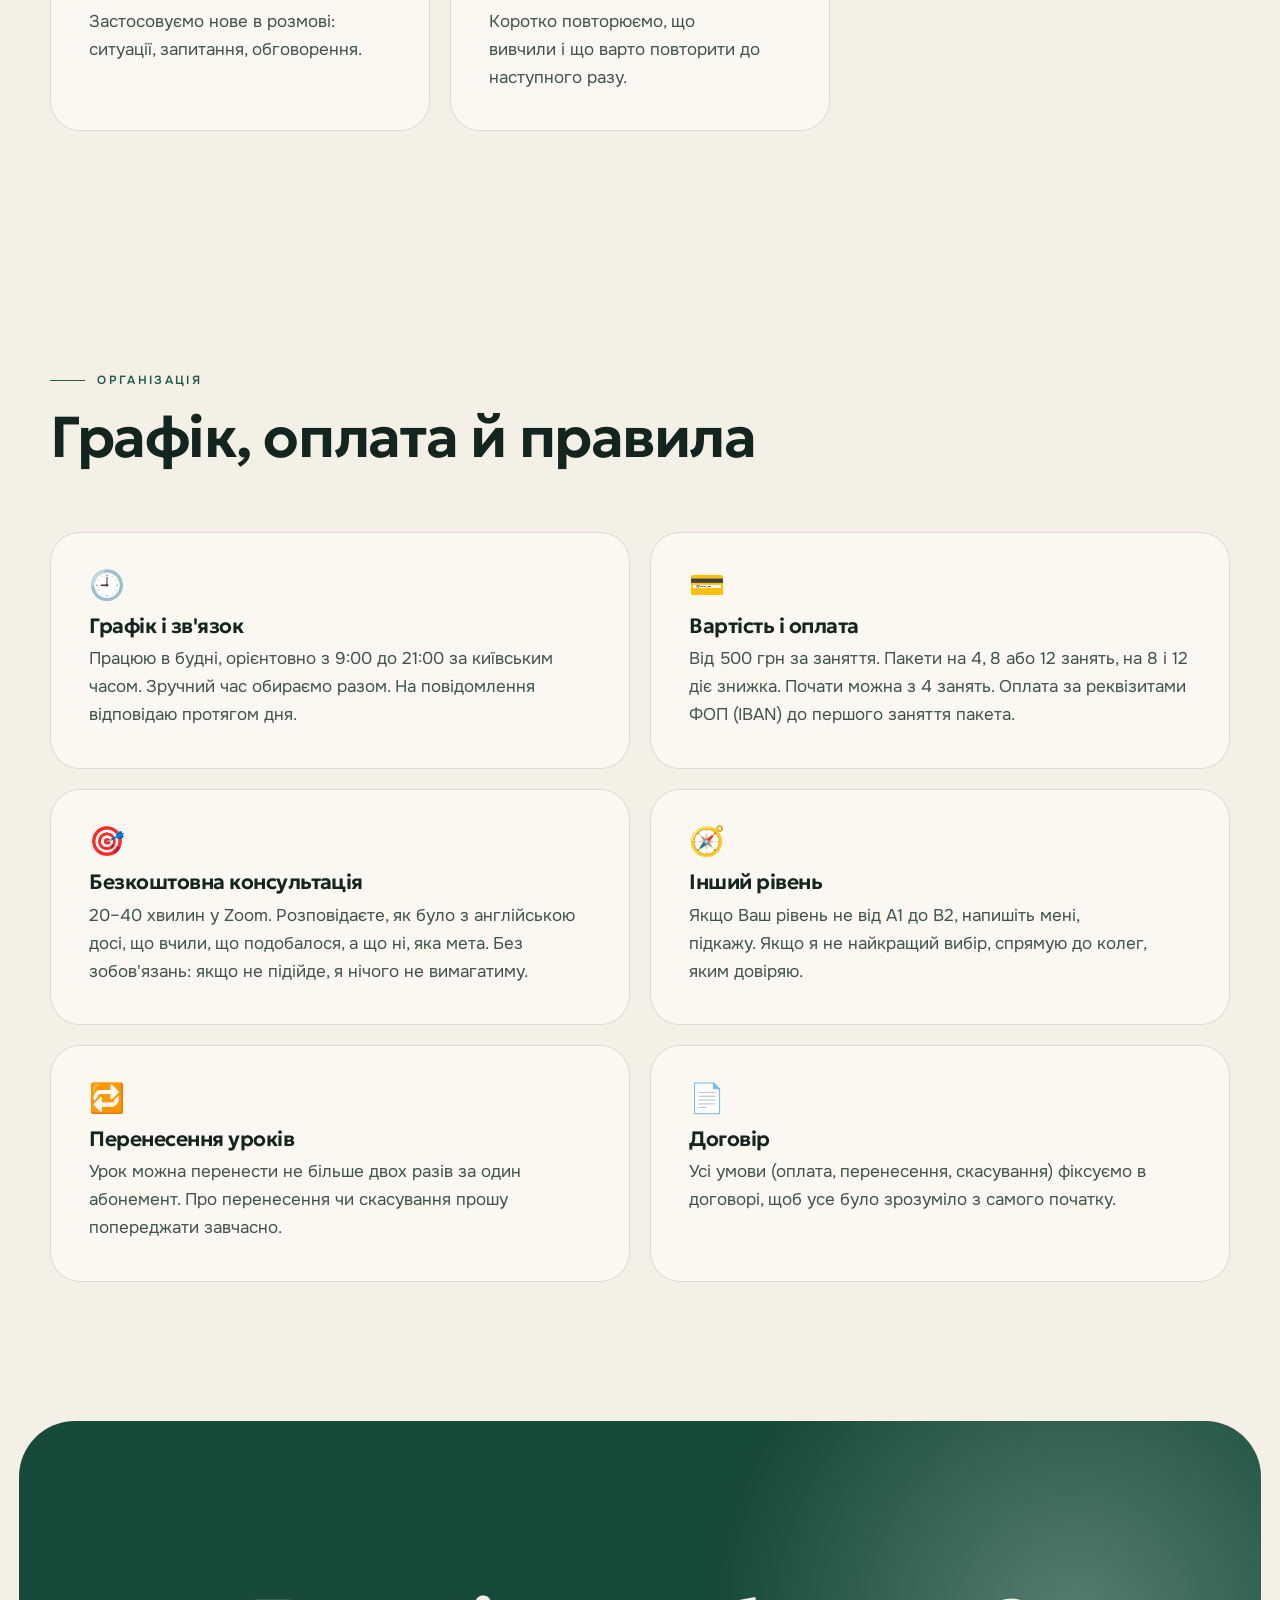
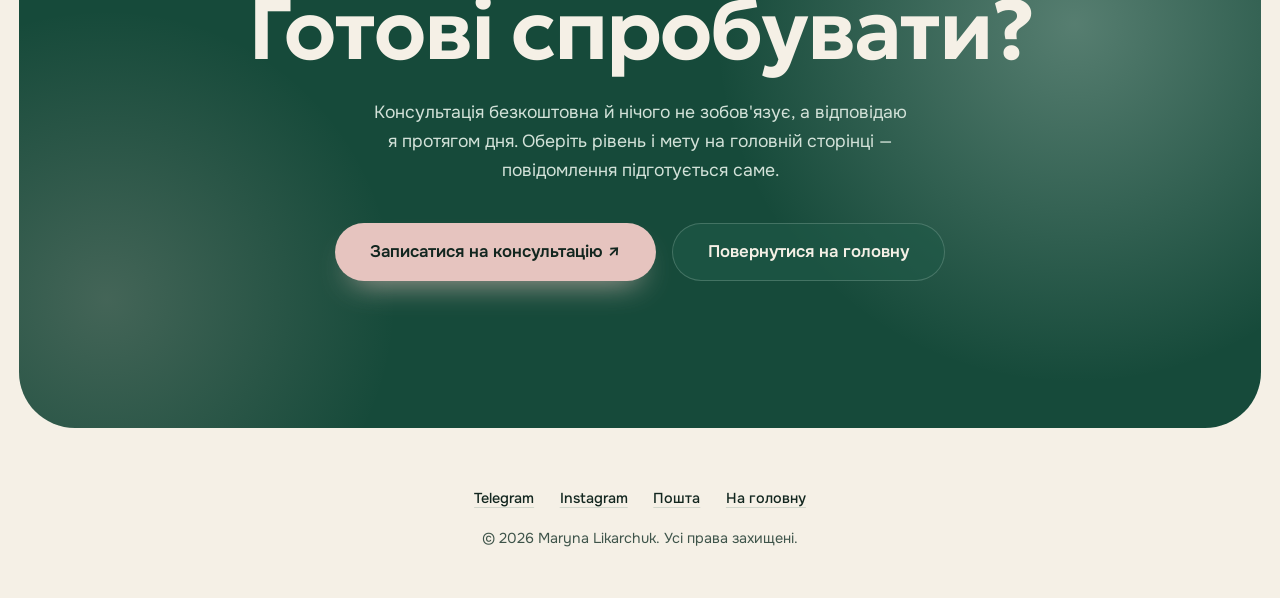
==== commit c5db7cc2: "Update how-it-works.html" ====
--- a/how-it-works.html
+++ b/how-it-works.html
@@ -119,7 +119,7 @@
             <div class="container">
                 <ol class="tl big rv">
                     <li class="tl-step"><span class="tl-n">1</span><div class="tl-text"><h3>Ви пишете мені</h3><p>У Telegram, Instagram або на пошту — чи через форму на головній сторінці, яка сама підготує повідомлення. Відповідаю протягом дня.</p></div><i class="tl-line" aria-hidden="true" style="--k:0"></i></li>
-                    <li class="tl-step"><span class="tl-n">2</span><div class="tl-text"><h3>Безкоштовна консультація</h3><p>Коротка онлайн-зустріч без зобов'язань: знайомимося, з'ясовуємо Ваш рівень, цілі й зручний графік.</p></div><i class="tl-line" aria-hidden="true" style="--k:1"></i></li>
+                    <li class="tl-step"><span class="tl-n">2</span><div class="tl-text"><h3>Безкоштовна консультація</h3><p>Зустріч у Zoom на 20–40 хвилин, без зобов'язань. Ви розповідаєте про свій досвід і мету, я пропоную, як навчатися. Якщо не підійде, я нічого не вимагатиму.</p></div><i class="tl-line" aria-hidden="true" style="--k:1"></i></li>
                     <li class="tl-step"><span class="tl-n">3</span><div class="tl-text"><h3>План навчання</h3><p>Складаю персональний план: що, у якому порядку й з якою частотою вчимо. Добираю матеріали під Ваші цілі.</p></div><i class="tl-line" aria-hidden="true" style="--k:2"></i></li>
                     <li class="tl-step"><span class="tl-n">4</span><div class="tl-text"><h3>Заняття</h3><p>Уроки по 50 хвилин у Zoom: говоримо, розбираємо граматику, повторюємо вивчене й одразу застосовуємо в розмові.</p></div><i class="tl-line" aria-hidden="true" style="--k:3"></i></li>
                     <li class="tl-step"><span class="tl-n"><svg viewBox="0 0 24 24" width="22" height="22" fill="none" stroke="currentColor" stroke-width="2.2" stroke-linecap="round" stroke-linejoin="round" aria-hidden="true"><path d="M5 21V4"/><path d="M5 4h11l-2 4 2 4H5"/></svg></span><div class="tl-text"><h3>Ваша ціль</h3><p>Крок за кроком рухаємося до результату, заради якого Ви почали: впевнене спілкування, робота, подорожі.</p></div><i class="tl-line" aria-hidden="true" style="--k:4"></i></li>
@@ -130,10 +130,38 @@
         <section class="sect">
             <div class="container">
                 <div class="sec-head">
+                    <span class="kicker rv">Після консультації</span>
+                    <h2 class="h2 split">Приклад персонального плану</h2>
+                    <p class="rv" style="--d:2">Це умовний приклад. Справжній план складається після консультації під Ваш рівень, мету й темп.</p>
+                </div>
+                <ol class="tl big rv">
+                    <li class="tl-step"><span class="tl-n">1</span><div class="tl-text"><h3>Старт</h3><p>Визначаємо Ваш рівень і мету, домовляємося про темп. Першу тему обираємо з того, що потрібно Вам найбільше.</p></div><i class="tl-line" aria-hidden="true" style="--k:0"></i></li>
+                    <li class="tl-step"><span class="tl-n">2</span><div class="tl-text"><h3>Юніт 1</h3><p>Вивчаємо тему крок за кроком: лексика, граматика, практика в діалогах. Наприклад, «Подорожі: аеропорт і готель».</p></div><i class="tl-line" aria-hidden="true" style="--k:1"></i></li>
+                    <li class="tl-step"><span class="tl-n">3</span><div class="tl-text"><h3>Підсумок юніта</h3><p>Закріплюємо вивчене: повторення, розмовна практика й коротка перевірка засвоєного.</p></div><i class="tl-line" aria-hidden="true" style="--k:2"></i></li>
+                    <li class="tl-step"><span class="tl-n">4</span><div class="tl-text"><h3>Юніт 2, 3…</h3><p>Рухаємося далі за планом: нові теми, повторення попередніх і дедалі більше вільної розмови.</p></div><i class="tl-line" aria-hidden="true" style="--k:3"></i></li>
+                    <li class="tl-step"><span class="tl-n"><svg viewBox="0 0 24 24" width="22" height="22" fill="none" stroke="currentColor" stroke-width="2.2" stroke-linecap="round" stroke-linejoin="round" aria-hidden="true"><path d="M5 21V4"/><path d="M5 4h11l-2 4 2 4H5"/></svg></span><div class="tl-text"><h3>Перевірка рівня</h3><p>У кінці етапу перевіряємо рівень, дивимося на прогрес і складаємо план на наступний етап.</p></div><i class="tl-line" aria-hidden="true" style="--k:4"></i></li>
+                </ol>
+            </div>
+        </section>
+
+        <section class="sect">
+            <div class="container">
+                <div class="sec-head">
                     <span class="kicker rv">Заняття</span>
                     <h2 class="h2 split">Як проходять уроки</h2>
                 </div>
-                <div class="info-grid"><article class="card spot rv"><div class="emoji" aria-hidden="true">🎥</div><h3>Формат</h3><p>Індивідуально, онлайн у Zoom. Один урок триває 50 хвилин.</p></article><article class="card spot rv"><div class="emoji" aria-hidden="true">📅</div><h3>Частота</h3><p>Від 1 до 4 разів на тиждень — залежно від Ваших цілей і графіка.</p></article><article class="card spot rv"><div class="emoji" aria-hidden="true">🎚️</div><h3>Рівні</h3><p>Працюю з рівнями від A1 до B2. Якщо не знаєте свого рівня, визначимо його на консультації.</p></article><article class="card spot rv"><div class="emoji" aria-hidden="true">💬</div><h3>Мова уроків</h3><p>Залежно від рівня: українською та англійською або лише англійською.</p></article><article class="card spot rv"><div class="emoji" aria-hidden="true">✍️</div><h3>Матеріали</h3><p>Авторські матеріали, створені під Ваші цілі, інтереси й темп.</p></article><article class="card spot rv"><div class="emoji" aria-hidden="true">🧑‍🤝‍🧑</div><h3>Для кого</h3><p>Для дорослих та молоді, які хочуть говорити впевнено й без страху помилок.</p></article></div>
+                <div class="info-grid"><article class="card spot rv"><div class="emoji" aria-hidden="true">🎥</div><h3>Формат</h3><p>Індивідуально, онлайн у Zoom. Один урок триває 50 хвилин.</p></article><article class="card spot rv"><div class="emoji" aria-hidden="true">📅</div><h3>Частота</h3><p>Від 1 до 4 разів на тиждень — залежно від Ваших цілей і графіка.</p></article><article class="card spot rv"><div class="emoji" aria-hidden="true">🎚️</div><h3>Рівні</h3><p>Працюю з рівнями від A1 до B2. Якщо не знаєте свого рівня, визначимо його на консультації.</p></article><article class="card spot rv"><div class="emoji" aria-hidden="true">💬</div><h3>Мова уроків</h3><p>Залежно від рівня: українською та англійською або лише англійською.</p></article><article class="card spot rv"><div class="emoji" aria-hidden="true">✍️</div><h3>Матеріали</h3><p>Авторські матеріали, створені під Ваші цілі, інтереси й темп.</p></article><article class="card spot rv"><div class="emoji" aria-hidden="true">🧑‍🤝‍🧑</div><h3>Для кого</h3><p>Для дорослих і молоді, які хочуть говорити впевнено й без страху помилок.</p></article></div>
+            </div>
+        </section>
+
+        <section class="sect">
+            <div class="container">
+                <div class="sec-head">
+                    <span class="kicker rv">50 хвилин</span>
+                    <h2 class="h2 split">Приклад уроку</h2>
+                    <p class="rv" style="--d:2">Орієнтовна структура: залежно від рівня й теми пропорції змінюються.</p>
+                </div>
+                <div class="info-grid"><article class="card spot rv"><span class="mins">5 хв</span><h3>Привітання й розмова</h3><p>Невеличка розмова, щоб розговоритися, і повторення того, що вчили минулого разу.</p></article><article class="card spot rv"><span class="mins">5 хв</span><h3>Знайомство з новою темою</h3><p>Вводимо нову тему на живих прикладах.</p></article><article class="card spot rv"><span class="mins">20 хв</span><h3>Розбір і практика</h3><p>Лексика та граматика на вправах і міні-діалогах.</p></article><article class="card spot rv"><span class="mins">15 хв</span><h3>Говоріння</h3><p>Застосовуємо нове в розмові: ситуації, запитання, обговорення.</p></article><article class="card spot rv"><span class="mins">5 хв</span><h3>Підсумок</h3><p>Коротко повторюємо, що вивчили і що варто повторити до наступного разу.</p></article></div>
             </div>
         </section>
 
@@ -143,14 +171,14 @@
                     <span class="kicker rv">Організація</span>
                     <h2 class="h2 split">Графік, оплата й правила</h2>
                 </div>
-                <div class="info-grid two"><article class="card spot rv"><div class="emoji" aria-hidden="true">🕘</div><h3>Графік і зв'язок</h3><p>Працюю в будні, орієнтовно з 9:00 до 21:00 за київським часом. Зручний час обираємо разом. На повідомлення відповідаю протягом дня.</p></article><article class="card spot rv"><div class="emoji" aria-hidden="true">💳</div><h3>Вартість і оплата</h3><p>Вартість залежить від формату та цілей, тому для кожного учня вона індивідуальна. Назву її на безкоштовній консультації. Оплата пакетом (абонементом).</p></article><article class="card spot rv"><div class="emoji" aria-hidden="true">🔁</div><h3>Перенесення уроків</h3><p>Урок можна перенести не більше двох разів за один абонемент. Про перенесення чи скасування прошу попереджати завчасно.</p></article><article class="card spot rv"><div class="emoji" aria-hidden="true">📄</div><h3>Договір</h3><p>Усі умови (оплата, перенесення, скасування) фіксуємо в договорі, щоб усе було зрозуміло з самого початку.</p></article></div>
+                <div class="info-grid two"><article class="card spot rv"><div class="emoji" aria-hidden="true">🕘</div><h3>Графік і зв'язок</h3><p>Працюю в будні, орієнтовно з 9:00 до 21:00 за київським часом. Зручний час обираємо разом. На повідомлення відповідаю протягом дня.</p></article><article class="card spot rv"><div class="emoji" aria-hidden="true">💳</div><h3>Вартість і оплата</h3><p>Від 500 грн за заняття. Пакети на 4, 8 або 12 занять, на 8 і 12 діє знижка. Почати можна з 4 занять. Оплата за реквізитами ФОП (IBAN) до першого заняття пакета.</p></article><article class="card spot rv"><div class="emoji" aria-hidden="true">🎯</div><h3>Безкоштовна консультація</h3><p>20–40 хвилин у Zoom. Розповідаєте, як було з англійською досі, що вчили, що подобалося, а що ні, яка мета. Без зобов'язань: якщо не підійде, я нічого не вимагатиму.</p></article><article class="card spot rv"><div class="emoji" aria-hidden="true">🧭</div><h3>Інший рівень</h3><p>Якщо Ваш рівень не від A1 до B2, напишіть мені, підкажу. Якщо я не найкращий вибір, спрямую до колег, яким довіряю.</p></article><article class="card spot rv"><div class="emoji" aria-hidden="true">🔁</div><h3>Перенесення уроків</h3><p>Урок можна перенести не більше двох разів за один абонемент. Про перенесення чи скасування прошу попереджати завчасно.</p></article><article class="card spot rv"><div class="emoji" aria-hidden="true">📄</div><h3>Договір</h3><p>Усі умови (оплата, перенесення, скасування) фіксуємо в договорі, щоб усе було зрозуміло з самого початку.</p></article></div>
             </div>
         </section>
 
         <section class="sect inv slab">
             <div class="container cta-wrap">
                 <h2 class="h2 split">Готові спробувати?</h2>
-                <p class="rv" style="--d:2">Консультація безкоштовна, а відповідаю я протягом дня. Оберіть рівень і мету на головній сторінці — повідомлення підготується саме.</p>
+                <p class="rv" style="--d:2">Консультація безкоштовна й нічого не зобов'язує, а відповідаю я протягом дня. Оберіть рівень і мету на головній сторінці — повідомлення підготується саме.</p>
                 <div class="cta-btns rv" style="--d:3">
                     <a href="./#contact" data-track="cta-how-page" class="btn btn-primary btn-lg magnetic">Записатися на консультацію ↗</a>
                     <a href="./" class="btn btn-ghost btn-lg magnetic">Повернутися на головну</a>
--- a/styles.css
+++ b/styles.css
@@ -1,10 +1,10 @@
-        /* ============ ТОКЕНИ ТА ТЕМИ ============ */
+/* ============ ТОКЕНИ ТА ТЕМИ ============ */
         :root {
-            --bg:#F7F5EF; --bg2:#EFEBDD; --surface:#FFFFFF; --surface2:#F3F0E4;
-            --fg:#212517; --muted:#4b513d; --line:rgba(55,71,9,.14);
-            --accent:#374709; --accent2:#759242; --onaccent:#F7F5EF;
-            --glow1:rgba(117,146,66,.30); --glow2:rgba(222,211,166,.65);
-            --shadow:0 24px 50px -26px rgba(33,37,23,.38);
+            --bg:#F5F0E6; --bg2:#ECE5D5; --surface:#FBF8F1; --surface2:#E7EEE6;
+            --fg:#12261F; --muted:#3E544A; --line:rgba(31,90,71,.16);
+            --accent:#1F5A47; --accent2:#E6C4BF; --onaccent:#F5F0E6;
+            --glow1:rgba(31,90,71,.20); --glow2:rgba(230,196,191,.60);
+            --shadow:0 24px 50px -26px rgba(18,38,31,.38);
             --font-head:'Geologica','Onest',system-ui,sans-serif;
             --font-body:'Onest',system-ui,-apple-system,'Segoe UI',sans-serif;
             --header-h:72px; color-scheme:light;
@@ -12,24 +12,24 @@
         }
         .dark {
             color-scheme:dark;
-            --bg:#212517; --bg2:#1b1f12; --surface:#2b3122; --surface2:#343b2a;
-            --fg:#F2F0E7; --muted:#c3c6b4; --line:rgba(222,211,166,.16);
-            --accent:#B6C58E; --accent2:#DED3A6; --onaccent:#212517;
-            --glow1:rgba(117,146,66,.40); --glow2:rgba(222,211,166,.13);
+            --bg:#12261F; --bg2:#0E1E18; --surface:#17382E; --surface2:#1F4A3B;
+            --fg:#F5F0E6; --muted:#C9D6CD; --line:rgba(211,226,217,.16);
+            --accent:#D3E2D9; --accent2:#E6C4BF; --onaccent:#12261F;
+            --glow1:rgba(31,90,71,.55); --glow2:rgba(230,196,191,.12);
             --shadow:0 28px 60px -30px rgba(0,0,0,.75);
         }
-        /* Інверсні «плити»: у темній темі — пісочні, у світлій — глибокі зелені */
+        /* Інверсні «плити»: у темній темі — світло-зелені, у світлій — глибокі зелені */
         .dark .inv {
-            --bg:#DED3A6; --bg2:#d3c88f; --surface:#EDE7C8; --surface2:#F4F0DA;
-            --fg:#212517; --muted:#454a2c; --line:rgba(33,37,23,.18);
-            --accent:#374709; --accent2:#5b7a28; --onaccent:#F7F5EF;
-            --shadow:0 28px 50px -30px rgba(33,37,23,.5);
+            --bg:#D3E2D9; --bg2:#C4D7CC; --surface:#E4EEE8; --surface2:#F5F0E6;
+            --fg:#12261F; --muted:#2F4A3F; --line:rgba(18,38,31,.18);
+            --accent:#1F5A47; --accent2:#E6C4BF; --onaccent:#F5F0E6;
+            --shadow:0 28px 50px -30px rgba(18,38,31,.5);
         }
         html:not(.dark) .inv {
-            --bg:#263010; --bg2:#1f2810; --surface:#2f3a15; --surface2:#39461c;
-            --fg:#F2F0E7; --muted:#cfd5bb; --line:rgba(222,211,166,.2);
-            --accent:#DED3A6; --accent2:#B6C58E; --onaccent:#212517;
-            --shadow:0 28px 60px -30px rgba(0,0,0,.65);
+            --bg:#164A3A; --bg2:#123E31; --surface:#1F5A47; --surface2:#276B55;
+            --fg:#F5F0E6; --muted:#D3E2D9; --line:rgba(211,226,217,.22);
+            --accent:#E6C4BF; --accent2:#D3E2D9; --onaccent:#12261F;
+            --shadow:0 28px 60px -30px rgba(0,0,0,.6);
         }
 
         /* ============ БАЗА ============ */
@@ -51,7 +51,7 @@
         .container { width:min(1180px,100% - 3rem); margin-inline:auto; }
         .sect { position:relative; padding:clamp(4.5rem,9vw,8rem) 0; }
         .muted { color:var(--muted); }
-        :focus-visible { outline:2px solid var(--accent2); outline-offset:3px; border-radius:6px; }
+        :focus-visible { outline:2px solid var(--accent); outline-offset:3px; border-radius:6px; }
 
         .kicker { display:inline-flex; align-items:center; gap:.75rem; font-size:.74rem; font-weight:600; letter-spacing:.2em; text-transform:uppercase; color:var(--accent); }
         .kicker::before { content:""; width:2.2rem; height:1px; background:currentColor; transform-origin:left; transition:transform .9s var(--ease) .25s; }
@@ -72,7 +72,7 @@
         .js .split.in .wi { transform:none; opacity:1; filter:none; }
 
         .accent { color:var(--accent); font-style:normal; position:relative; white-space:nowrap; }
-        .js .accent .wi { background:linear-gradient(100deg,var(--accent) 0%,var(--accent2) 45%,var(--accent) 90%); background-size:220% 100%; -webkit-background-clip:text; background-clip:text; color:transparent; animation:shine 7s linear infinite; }
+        .js .accent .wi { background:linear-gradient(100deg,var(--accent) 0%,color-mix(in srgb,var(--accent2) 45%,var(--accent)) 45%,var(--accent) 90%); background-size:220% 100%; -webkit-background-clip:text; background-clip:text; color:transparent; animation:shine 7s linear infinite; }
         .accent::after { content:""; position:absolute; left:0; right:0; bottom:-.08em; height:.2em; background:var(--accent2); opacity:.7; -webkit-mask:url("data:image/svg+xml,%3Csvg xmlns='http://www.w3.org/2000/svg' viewBox='0 0 120 12' preserveAspectRatio='none'%3E%3Cpath d='M0 7c10-8 20 6 30-1s20-6 30 0 20 7 30 0 20-5 30 1' fill='none' stroke='%23000' stroke-width='3' stroke-linecap='round'/%3E%3C/svg%3E") center/100% 100% no-repeat; mask:url("data:image/svg+xml,%3Csvg xmlns='http://www.w3.org/2000/svg' viewBox='0 0 120 12' preserveAspectRatio='none'%3E%3Cpath d='M0 7c10-8 20 6 30-1s20-6 30 0 20 7 30 0 20-5 30 1' fill='none' stroke='%23000' stroke-width='3' stroke-linecap='round'/%3E%3C/svg%3E") center/100% 100% no-repeat; transform-origin:left; }
         .js .accent::after { transform:scaleX(0); transition:transform 1s var(--ease) .9s; }
         .js .split.in .accent::after { transform:scaleX(1); }
@@ -258,8 +258,8 @@
         .portrait { position:sticky; top:6.5rem; border-radius:34px; overflow:hidden; aspect-ratio:4/5; background:var(--surface); border:1px solid var(--line); box-shadow:var(--shadow); }
         .portrait img { width:100%; height:100%; object-fit:cover; object-position:center 20%; transform:scale(1.06); transition:transform 1.4s var(--ease); }
         .portrait:hover img { transform:scale(1.12); }
-        .portrait::after { content:""; position:absolute; inset:0; background:linear-gradient(180deg,transparent 45%,rgba(20,24,12,.82)); }
-        .pcap { position:absolute; left:1.5rem; right:1.5rem; bottom:1.4rem; z-index:2; color:#F2F0E7; }
+        .portrait::after { content:""; position:absolute; inset:0; background:linear-gradient(180deg,transparent 45%,rgba(18,38,31,.85)); }
+        .pcap { position:absolute; left:1.5rem; right:1.5rem; bottom:1.4rem; z-index:2; color:#F5F0E6; }
         .pcap b { display:block; font-family:var(--font-head); font-size:1.4rem; font-weight:600; }
         .pcap span { font-size:.85rem; opacity:.85; }
         .about-list { display:grid; gap:.9rem; }
@@ -297,14 +297,14 @@
         .stack { display:grid; gap:1.5rem; }
         .scard { position:sticky; top:calc(var(--header-h) + 1rem + var(--n) * 16px); display:grid; grid-template-columns:auto 1fr; gap:clamp(1.2rem,4vw,3.5rem); align-items:center; border-radius:34px; padding:clamp(1.6rem,4vw,3.4rem); min-height:clamp(260px,42vh,380px); border:1px solid var(--line); box-shadow:0 -18px 40px -26px rgba(0,0,0,.35); }
         .scard.s1 { background:var(--accent); color:var(--onaccent); --muted:color-mix(in srgb,var(--onaccent) 80%,transparent); border-color:transparent; }
-        .scard.s2 { background:#9DB86B; color:#1a1f0e; --muted:#2a3217; border-color:transparent; }
-        .dark .scard.s2 { background:var(--accent2); color:#212517; --muted:#3a3f26; }
+        .scard.s2 { background:#D3E2D9; color:#12261F; --muted:#2F4A3F; border-color:transparent; }
+        .dark .scard.s2 { background:var(--accent2); color:#12261F; --muted:#3E3030; }
         .scard.s3 { background:var(--surface); }
         .scard .big { font-family:var(--font-head); font-weight:700; line-height:.85; font-size:clamp(3.6rem,9vw,7.5rem); letter-spacing:-.05em; opacity:.35; }
         .scard h3 { font-size:clamp(1.55rem,3.2vw,2.5rem); margin-bottom:.9rem; }
         .scard p { color:var(--muted); max-width:36em; }
         .chips { display:flex; flex-wrap:wrap; gap:.6rem; margin-top:1.2rem; }
-        .chips span { padding:.5rem .95rem; border-radius:999px; font-size:.9rem; font-weight:500; background:color-mix(in srgb,#212517 10%,transparent); border:1px solid color-mix(in srgb,#212517 18%,transparent); }
+        .chips span { padding:.5rem .95rem; border-radius:999px; font-size:.9rem; font-weight:500; background:color-mix(in srgb,#12261F 10%,transparent); border:1px solid color-mix(in srgb,#12261F 18%,transparent); }
 
         /* ============ ФОРМАТИ ============ */
         .f1 { grid-column:span 7; grid-row:span 2; } .f2 { grid-column:span 5; } .f3 { grid-column:span 5; } .f4 { grid-column:span 12; }
@@ -408,7 +408,7 @@
         .shot-btn { display:block; width:100%; padding:0; border:0; background:none; cursor:zoom-in; border-radius:18px; }
         .shot-btn:focus-visible { outline:2px solid var(--accent); outline-offset:3px; }
         #lightbox { border:0; padding:0; background:transparent; max-width:100vw; max-height:100vh; overflow:visible; }
-        #lightbox::backdrop { background:rgba(10,12,6,.84); backdrop-filter:blur(6px); }
+        #lightbox::backdrop { background:rgba(8,18,14,.86); backdrop-filter:blur(6px); }
         #lightbox img { display:block; margin:auto; max-width:94vw; max-height:86vh; height:auto; border-radius:20px; box-shadow:0 30px 80px -20px rgba(0,0,0,.7); cursor:zoom-out; }
         .lb-close { position:absolute; top:-3.2rem; right:0; width:2.7rem; height:2.7rem; border-radius:50%; border:1px solid rgba(255,255,255,.35); background:rgba(255,255,255,.12); color:#fff; font-size:1.1rem; cursor:pointer; }
         .lb-close:hover { background:rgba(255,255,255,.24); }
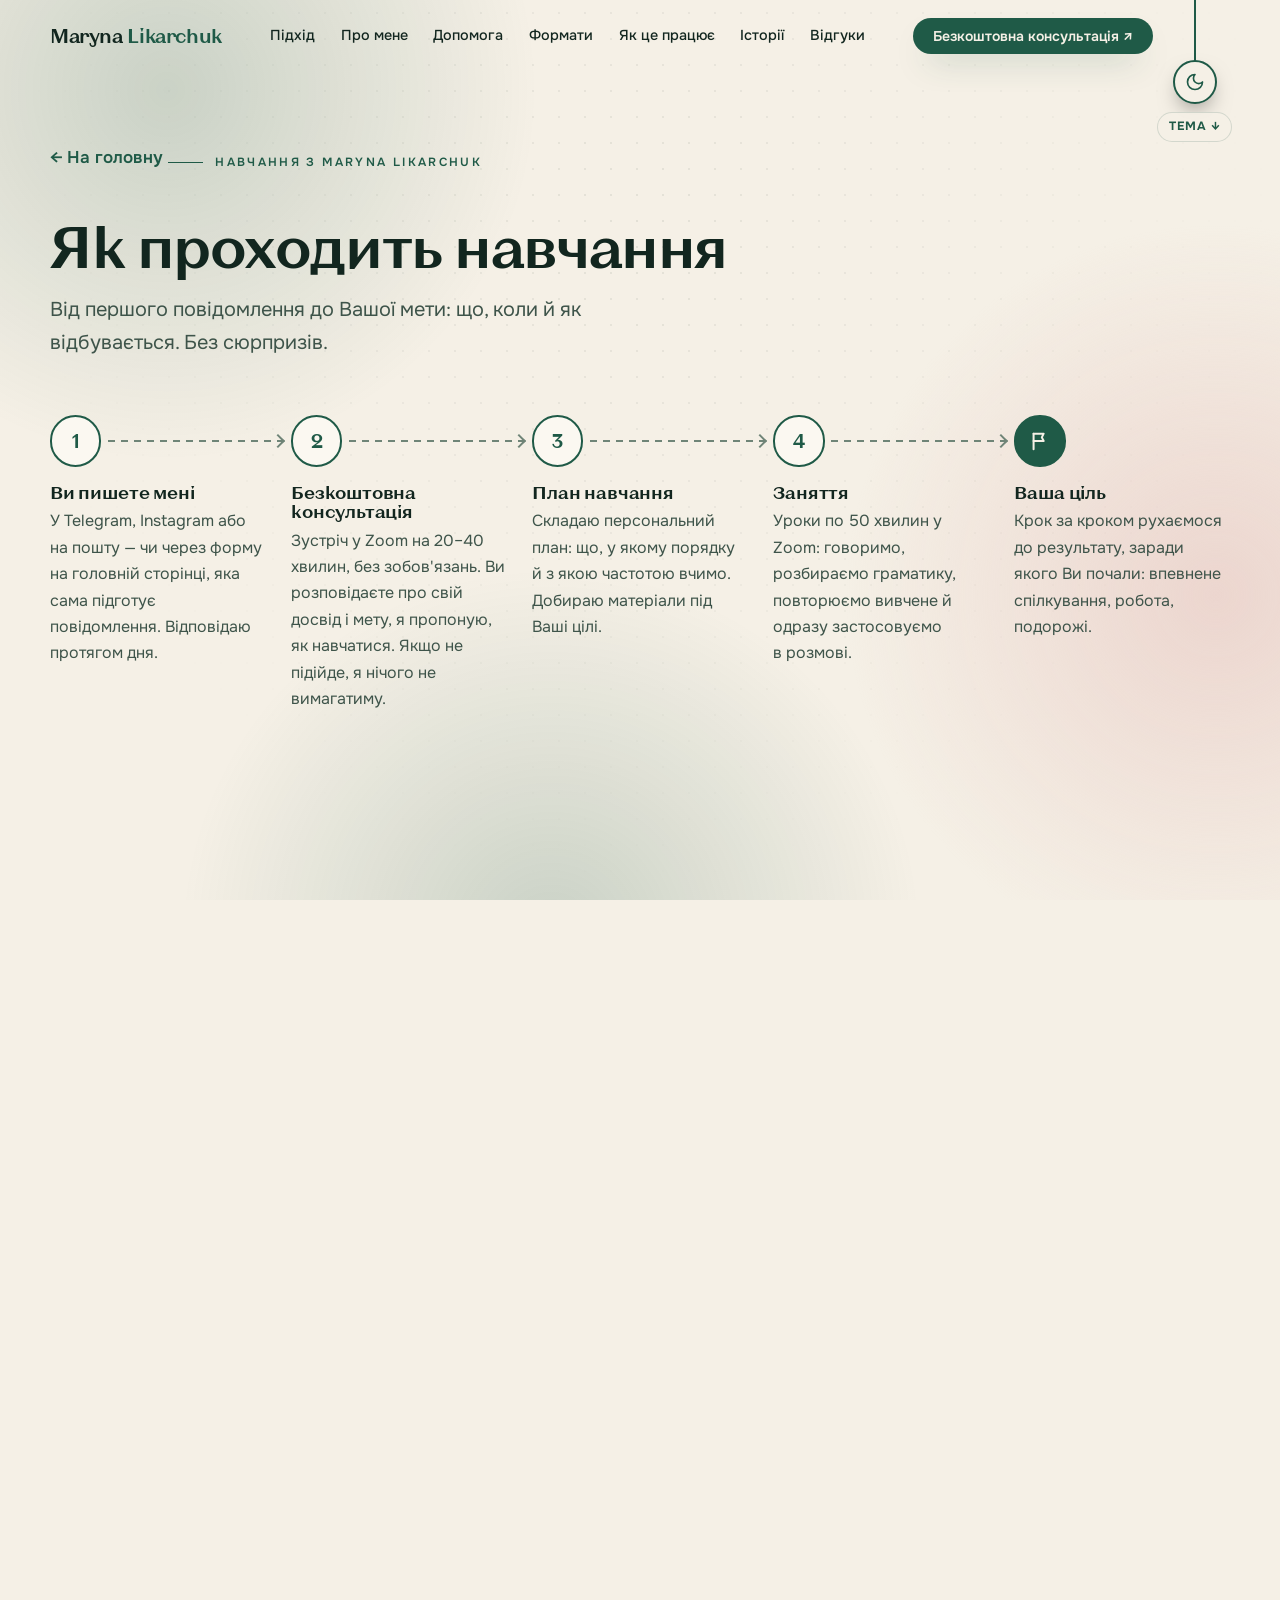
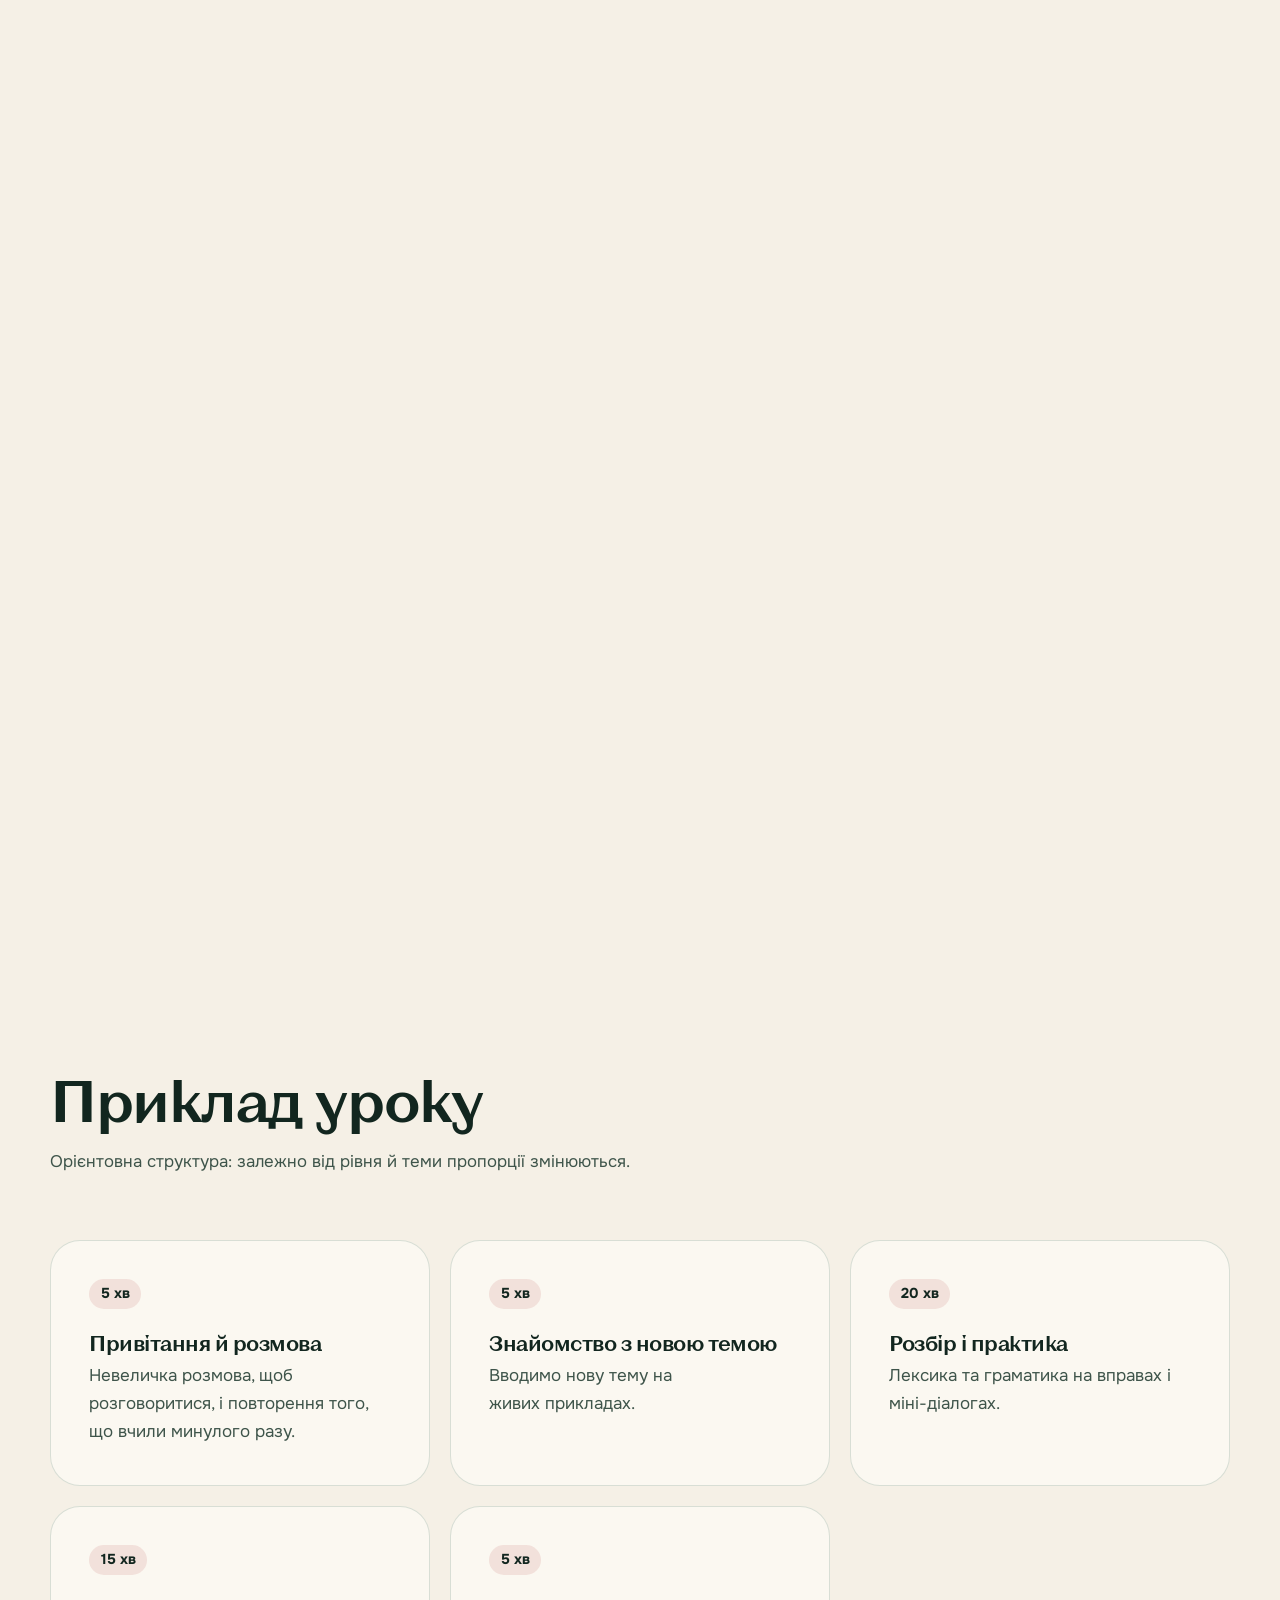
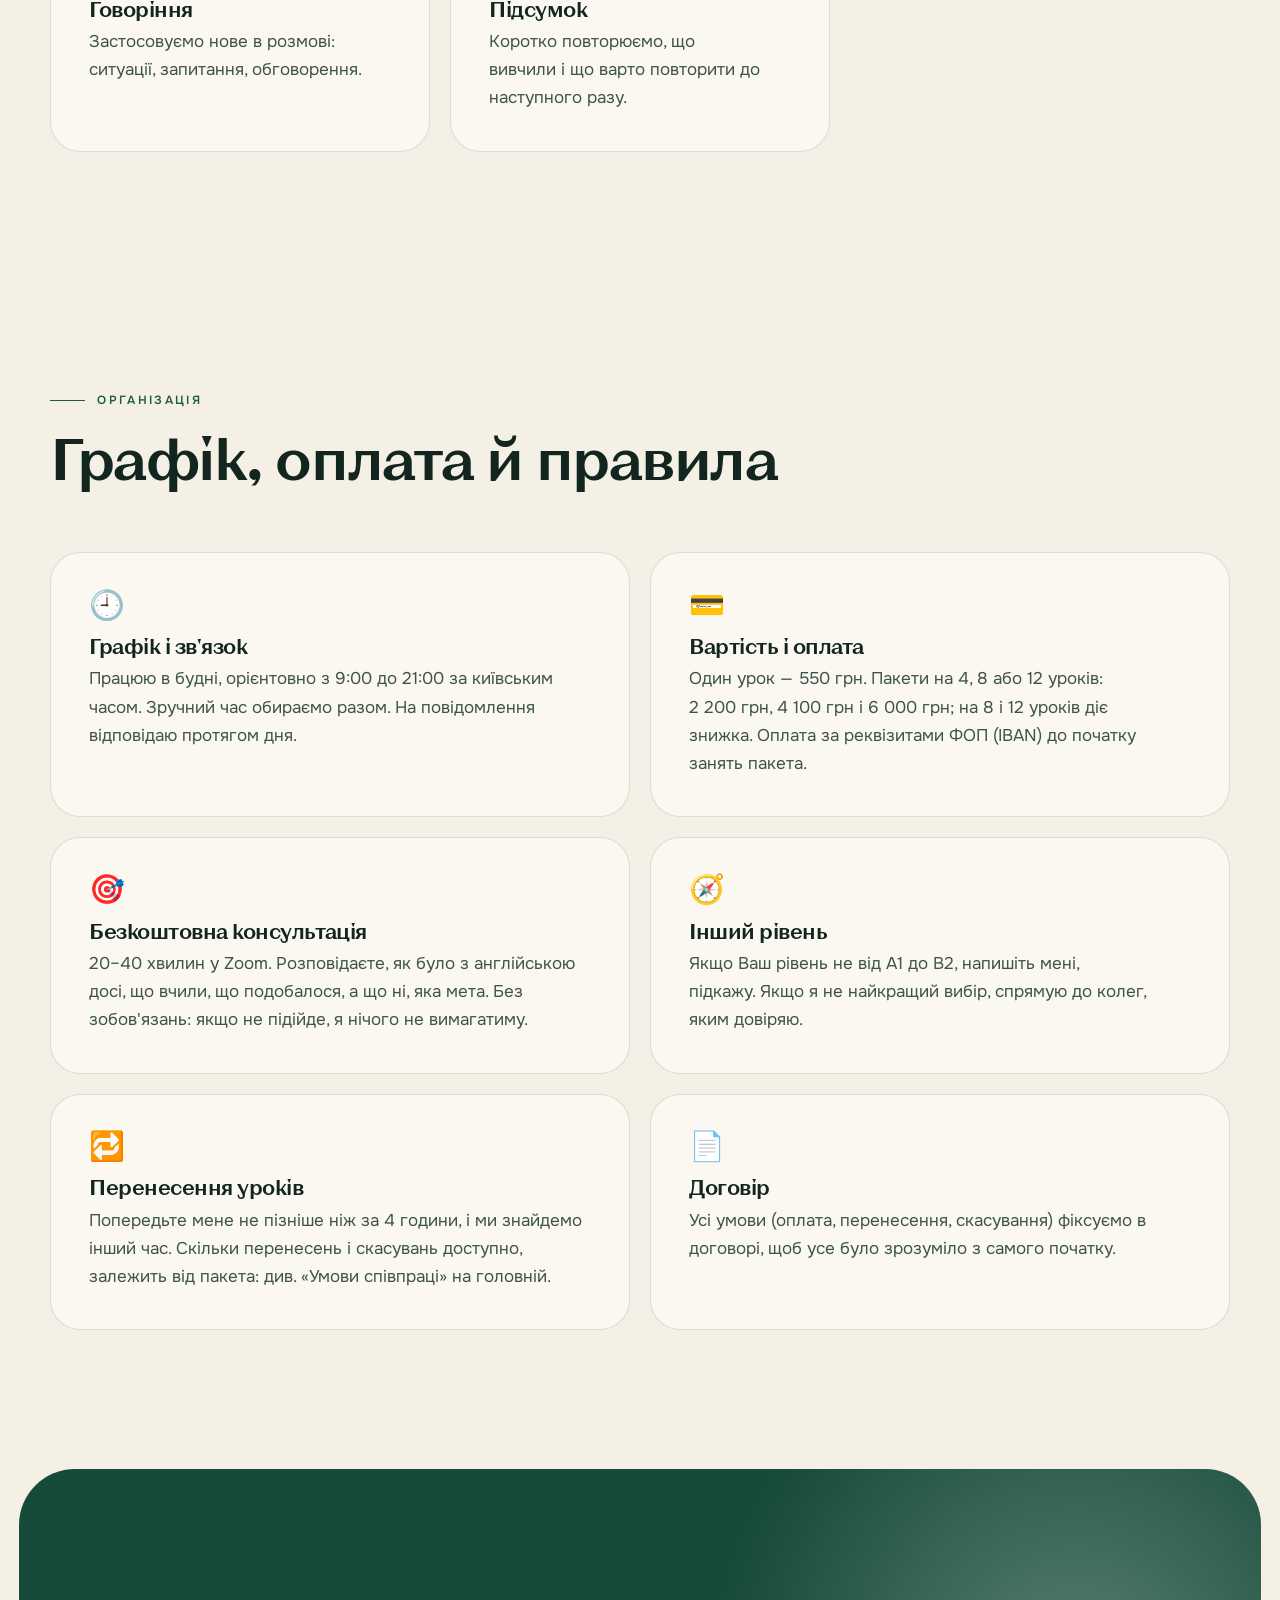
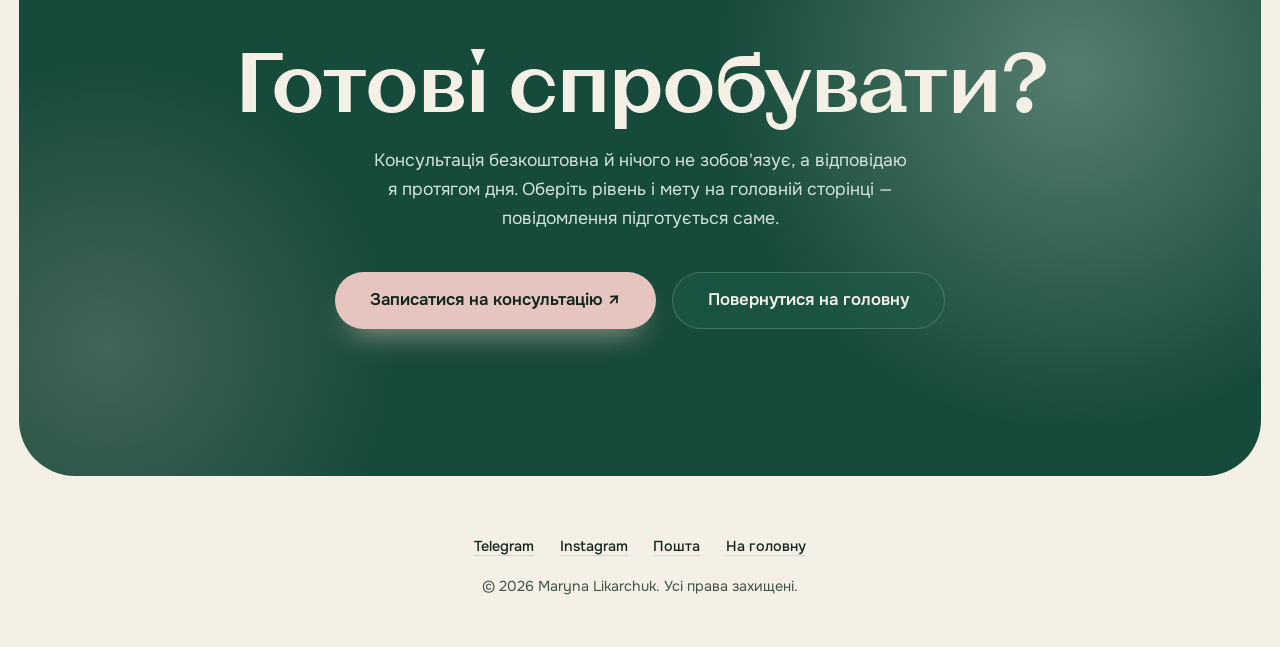
==== commit 9b7a3506: "Add files via upload" ====
--- a/how-it-works.html
+++ b/how-it-works.html
@@ -47,11 +47,12 @@
     </script>
     <noscript><style>#intro{display:none!important}</style></noscript>
 
+    <link rel="preload" href="fonts/KyivTypeSans-Bold2.woff2" as="font" type="font/woff2" crossorigin>
     <link rel="preconnect" href="https://fonts.googleapis.com">
     <link rel="preconnect" href="https://fonts.gstatic.com" crossorigin>
-    <link href="https://fonts.googleapis.com/css2?family=Geologica:wght@400;500;600;700&family=Onest:wght@400;500;600&display=swap" rel="stylesheet">
-
-    <link rel="stylesheet" href="styles.css?v=1"></head>
+    <link href="https://fonts.googleapis.com/css2?family=Onest:wght@400;500;600&display=swap" rel="stylesheet">
+
+    <link rel="stylesheet" href="styles.css?v=4"></head>
 <body>
     <a class="skip" href="#main">Перейти до змісту</a>
 
@@ -171,7 +172,7 @@
                     <span class="kicker rv">Організація</span>
                     <h2 class="h2 split">Графік, оплата й правила</h2>
                 </div>
-                <div class="info-grid two"><article class="card spot rv"><div class="emoji" aria-hidden="true">🕘</div><h3>Графік і зв'язок</h3><p>Працюю в будні, орієнтовно з 9:00 до 21:00 за київським часом. Зручний час обираємо разом. На повідомлення відповідаю протягом дня.</p></article><article class="card spot rv"><div class="emoji" aria-hidden="true">💳</div><h3>Вартість і оплата</h3><p>Від 500 грн за заняття. Пакети на 4, 8 або 12 занять, на 8 і 12 діє знижка. Почати можна з 4 занять. Оплата за реквізитами ФОП (IBAN) до першого заняття пакета.</p></article><article class="card spot rv"><div class="emoji" aria-hidden="true">🎯</div><h3>Безкоштовна консультація</h3><p>20–40 хвилин у Zoom. Розповідаєте, як було з англійською досі, що вчили, що подобалося, а що ні, яка мета. Без зобов'язань: якщо не підійде, я нічого не вимагатиму.</p></article><article class="card spot rv"><div class="emoji" aria-hidden="true">🧭</div><h3>Інший рівень</h3><p>Якщо Ваш рівень не від A1 до B2, напишіть мені, підкажу. Якщо я не найкращий вибір, спрямую до колег, яким довіряю.</p></article><article class="card spot rv"><div class="emoji" aria-hidden="true">🔁</div><h3>Перенесення уроків</h3><p>Урок можна перенести не більше двох разів за один абонемент. Про перенесення чи скасування прошу попереджати завчасно.</p></article><article class="card spot rv"><div class="emoji" aria-hidden="true">📄</div><h3>Договір</h3><p>Усі умови (оплата, перенесення, скасування) фіксуємо в договорі, щоб усе було зрозуміло з самого початку.</p></article></div>
+                <div class="info-grid two"><article class="card spot rv"><div class="emoji" aria-hidden="true">🕘</div><h3>Графік і зв'язок</h3><p>Працюю в будні, орієнтовно з 9:00 до 21:00 за київським часом. Зручний час обираємо разом. На повідомлення відповідаю протягом дня.</p></article><article class="card spot rv"><div class="emoji" aria-hidden="true">💳</div><h3>Вартість і оплата</h3><p>Один урок — <span data-price="single"></span>. Пакети на 4, 8 або 12 уроків: <span data-price="pack-4"></span>, <span data-price="pack-8"></span> і <span data-price="pack-12"></span>; на 8 і 12 уроків діє знижка. Оплата за реквізитами ФОП (IBAN) до початку занять пакета.</p></article><article class="card spot rv"><div class="emoji" aria-hidden="true">🎯</div><h3>Безкоштовна консультація</h3><p>20–40 хвилин у Zoom. Розповідаєте, як було з англійською досі, що вчили, що подобалося, а що ні, яка мета. Без зобов'язань: якщо не підійде, я нічого не вимагатиму.</p></article><article class="card spot rv"><div class="emoji" aria-hidden="true">🧭</div><h3>Інший рівень</h3><p>Якщо Ваш рівень не від A1 до B2, напишіть мені, підкажу. Якщо я не найкращий вибір, спрямую до колег, яким довіряю.</p></article><article class="card spot rv"><div class="emoji" aria-hidden="true">🔁</div><h3>Перенесення уроків</h3><p>Попередьте мене не пізніше ніж за <span data-term="notice"></span>, і ми знайдемо інший час. Скільки перенесень і скасувань доступно, залежить від пакета: див. <a href="./#terms">«Умови співпраці»</a> на головній.</p></article><article class="card spot rv"><div class="emoji" aria-hidden="true">📄</div><h3>Договір</h3><p>Усі умови (оплата, перенесення, скасування) фіксуємо в договорі, щоб усе було зрозуміло з самого початку.</p></article></div>
             </div>
         </section>
 
@@ -198,6 +199,6 @@
         <p class="foot-small" data-gc-note hidden>Сайт веде анонімну статистику відвідувань без cookies і без особистих даних.</p>
     </footer>
 
-    <script src="site.js?v=1" defer></script>
+    <script src="site.js?v=2" defer></script>
 </body>
 </html>
--- a/styles.css
+++ b/styles.css
@@ -1,3 +1,7 @@
+/* ===== Шрифт заголовків: KyivType Sans (Dmitry Rastvortsev), freeware, використано без змін ===== */
+@font-face { font-family:'KyivType Sans'; src:url('fonts/KyivTypeSans-Regular2.woff2') format('woff2'); font-weight:400; font-style:normal; font-display:swap; }
+@font-face { font-family:'KyivType Sans'; src:url('fonts/KyivTypeSans-Medium2.woff2') format('woff2'); font-weight:500; font-style:normal; font-display:swap; }
+@font-face { font-family:'KyivType Sans'; src:url('fonts/KyivTypeSans-Bold2.woff2') format('woff2'); font-weight:600 800; font-style:normal; font-display:swap; }
 /* ============ ТОКЕНИ ТА ТЕМИ ============ */
         :root {
             --bg:#F5F0E6; --bg2:#ECE5D5; --surface:#FBF8F1; --surface2:#E7EEE6;
@@ -5,7 +9,7 @@
             --accent:#1F5A47; --accent2:#E6C4BF; --onaccent:#F5F0E6;
             --glow1:rgba(31,90,71,.20); --glow2:rgba(230,196,191,.60);
             --shadow:0 24px 50px -26px rgba(18,38,31,.38);
-            --font-head:'Geologica','Onest',system-ui,sans-serif;
+            --font-head:'KyivType Sans','Onest',system-ui,sans-serif;
             --font-body:'Onest',system-ui,-apple-system,'Segoe UI',sans-serif;
             --header-h:72px; color-scheme:light;
             --ease:cubic-bezier(.2,.8,.2,1);
@@ -281,7 +285,7 @@
         .about-cred p, .mini p { color:var(--muted); font-size:.97rem; }
         .about-cred p + p { margin-top:.5rem; }
         .about-cred strong { color:var(--fg); font-weight:600; }
-        .certs { display:grid; grid-template-columns:1.35fr 1fr; gap:.8rem; margin-bottom:1rem; }
+        .certs { display:grid; grid-template-columns:repeat(auto-fit,minmax(min(100%,18rem),26rem)); gap:.8rem; margin-bottom:1rem; }
         @media (max-width:520px) { .certs { grid-template-columns:1fr; } }
         .cert { display:block; border-radius:22px; overflow:hidden; background:var(--surface); border:1px solid var(--line); transition:translate .4s var(--ease),box-shadow .4s; }
         .cert[hidden] { display:none; }
@@ -442,7 +446,7 @@
 
         /* ============ АДАПТИВНІСТЬ ============ */
         @media (max-width:899px) {
-            .hero-grid,.approach-head,.about-grid,.tabs { grid-template-columns:1fr; }
+            .hero-grid,.approach-head,.about-grid,.tabs { grid-template-columns:minmax(0,1fr); }
             .hero { align-items:flex-start; padding-top:calc(var(--header-h) + 2.4rem); }
             .stage { margin-top:1rem; }
             .portrait { position:relative; top:0; aspect-ratio:4/4.2; max-width:420px; }
@@ -487,8 +491,8 @@
         .tl-step { position:relative; }
         .tl-n { position:relative; z-index:1; display:grid; place-items:center; width:3.2rem; height:3.2rem; border-radius:50%; background:var(--surface); border:2px solid var(--accent); color:var(--accent); font-family:var(--font-head); font-weight:600; font-size:1.15rem; box-shadow:var(--shadow); }
         .tl-step:last-child .tl-n { background:var(--accent); color:var(--onaccent); }
-        .tl-line { position:absolute; top:1.6rem; left:3.6rem; right:-1.2rem; height:2px; margin-top:-1px; background:repeating-linear-gradient(90deg,var(--accent2) 0 7px,transparent 7px 13px); transform-origin:left; }
-        .tl-line::after { content:""; position:absolute; right:.1rem; top:50%; width:10px; height:10px; border-top:2px solid var(--accent2); border-right:2px solid var(--accent2); transform:translateY(-50%) rotate(45deg); }
+        .tl-line { position:absolute; top:1.6rem; left:3.6rem; right:-1.2rem; height:2px; margin-top:-1px; background:repeating-linear-gradient(90deg,color-mix(in srgb,var(--accent) 60%,var(--accent2)) 0 7px,transparent 7px 13px); transform-origin:left; }
+        .tl-line::after { content:""; position:absolute; right:.1rem; top:50%; width:10px; height:10px; border-top:2px solid color-mix(in srgb,var(--accent) 60%,var(--accent2)); border-right:2px solid color-mix(in srgb,var(--accent) 60%,var(--accent2)); transform:translateY(-50%) rotate(45deg); }
         .tl-step:last-child .tl-line { display:none; }
         .tl h3 { font-size:1.12rem; margin:1rem 0 .4rem; letter-spacing:-.01em; }
         .tl p { color:var(--muted); font-size:.95rem; }
@@ -505,7 +509,7 @@
             .tl-step { display:grid; grid-template-columns:3.2rem 1fr; column-gap:1rem; padding-bottom:1.9rem; }
             .tl-step:last-child { padding-bottom:0; }
             .tl h3 { margin:.55rem 0 .3rem; }
-            .tl-line { left:1.6rem; right:auto; top:3.6rem; bottom:.4rem; width:2px; height:auto; margin:0 0 0 -1px; background:repeating-linear-gradient(180deg,var(--accent2) 0 7px,transparent 7px 13px); transform-origin:top; }
+            .tl-line { left:1.6rem; right:auto; top:3.6rem; bottom:.4rem; width:2px; height:auto; margin:0 0 0 -1px; background:repeating-linear-gradient(180deg,color-mix(in srgb,var(--accent) 60%,var(--accent2)) 0 7px,transparent 7px 13px); transform-origin:top; }
             .tl-line::after { right:auto; left:50%; top:auto; bottom:.1rem; transform:translateX(-50%) rotate(135deg); }
             .js .tl-line { transform:scaleY(0); }
             .js .tl.in .tl-line { transform:scaleY(1); }
@@ -529,11 +533,11 @@
         .opt span { display:inline-flex; padding:.6rem 1.05rem; border-radius:999px; border:1px solid var(--line); background:var(--bg2); font-size:.93rem; font-weight:500; line-height:1.25; transition:background-color .25s,color .25s,border-color .25s,translate .25s var(--ease); }
         .opt:hover span { border-color:var(--accent2); translate:0 -1px; }
         .opt input:checked + span { background:var(--accent); color:var(--onaccent); border-color:transparent; }
-        .opt input:focus-visible + span { outline:2px solid var(--accent2); outline-offset:2px; }
+        .opt input:focus-visible + span { outline:2px solid color-mix(in srgb,var(--accent) 60%,var(--accent2)); outline-offset:2px; }
         .lead .field { margin-bottom:1.1rem; }
         .lead input[type="text"], .lead textarea { width:100%; padding:.9rem 1.1rem; border-radius:18px; border:1px solid var(--line); background:var(--bg); color:var(--fg); font:inherit; line-height:1.55; }
         .lead textarea { min-height:7.5rem; resize:vertical; }
-        .lead input[type="text"]:focus, .lead textarea:focus { outline:2px solid var(--accent2); outline-offset:1px; border-color:transparent; }
+        .lead input[type="text"]:focus, .lead textarea:focus { outline:2px solid color-mix(in srgb,var(--accent) 60%,var(--accent2)); outline-offset:1px; border-color:transparent; }
         .lead-actions { display:flex; flex-wrap:wrap; gap:.7rem; margin-top:1.3rem; }
         .lead-actions .btn { white-space:normal; text-align:center; }
         .lead-actions .btn[hidden] { display:none; }
@@ -557,3 +561,53 @@
         .info-grid .emoji { font-size:1.8rem; }
         @media (max-width:899px) { .info-grid, .info-grid.two { grid-template-columns:1fr; } }
         .tl.big p { font-size:1rem; }
+
+/* ============ КОНСУЛЬТАЦІЯ, ЦІНА, ПЛАН, УРОК ============ */
+.how-consult { margin-top:1.6rem; }
+.how-consult h3 { margin:0 0 .5rem; }
+.how-consult .ul { margin:.9rem 0 1rem; }
+.how-consult .no-oblig { margin:0; padding:.8rem 1rem; border-radius:16px; background:color-mix(in srgb,var(--accent2) 28%,var(--surface)); }
+.how-price p b { color:var(--accent); font-size:1.15em; }
+.how-price .pay-note { margin-top:.5rem; font-size:.95rem; color:var(--muted); }
+.note-p { max-width:42rem; margin-top:1.4rem; color:var(--muted); font-size:.95rem; }
+.mins { display:inline-block; margin-bottom:.5rem; padding:.2rem .7rem; border-radius:999px; font-weight:700; font-size:.9rem; background:color-mix(in srgb,var(--accent2) 45%,transparent); color:var(--fg); }
+.stat .plus { margin-right:.1em; }
+
+/* ===== Ціни й умови співпраці ===== */
+.price-main { flex:1; min-width:0; }
+.price-list { list-style:none; margin:1.1rem 0 0; padding:0; max-width:40rem; border-top:1px solid var(--line); }
+.price-list li { display:grid; grid-template-columns:1fr auto; column-gap:1rem; row-gap:.1rem; align-items:baseline; padding:.85rem 0; border-bottom:1px solid var(--line); }
+.pl-name { font-family:var(--font-head); font-weight:500; font-size:1.08rem; letter-spacing:-.01em; }
+.pl-val { grid-column:2; grid-row:1 / span 2; align-self:center; font-family:var(--font-head); font-weight:600; font-size:1.4rem; letter-spacing:-.02em; color:var(--accent); white-space:nowrap; }
+.pl-note { grid-column:1; color:var(--muted); font-size:.92rem; }
+.how-price .price-list li b { font-size:1.4rem; }
+.how-terms { margin-top:1.6rem; }
+.how-terms h3 { margin:0 0 .5rem; }
+.how-terms > p { max-width:42rem; }
+.pack-grid { display:grid; grid-template-columns:repeat(3,minmax(0,1fr)); gap:1rem; margin:1.4rem 0 1rem; }
+.pack { padding:1.1rem 1.2rem; border-radius:22px; border:1px solid var(--line); background:color-mix(in srgb,var(--accent2) 12%,var(--surface)); }
+.pack h4 { margin:0 0 .6rem; font-family:var(--font-head); font-weight:600; font-size:1.08rem; letter-spacing:-.01em; color:var(--accent); }
+.pack dl { margin:0; display:grid; gap:.45rem; }
+.pack dl div { display:flex; flex-wrap:wrap; justify-content:space-between; column-gap:.8rem; }
+.pack dt { color:var(--muted); font-size:.9rem; }
+.pack dd { margin:0; font-weight:600; font-size:.95rem; text-align:right; }
+.terms-sum { margin:.2rem 0 1.2rem; padding:.8rem 1rem; border-radius:16px; background:color-mix(in srgb,var(--accent2) 28%,var(--surface)); }
+.terms-list { list-style:none; margin:0; padding:0; display:grid; gap:.55rem; }
+.terms-list li { position:relative; padding-left:1.4rem; color:var(--muted); }
+.terms-list li::before { content:"✦"; position:absolute; left:0; top:.05em; color:var(--accent2); font-size:.8em; }
+.terms-list b { color:var(--fg); font-weight:600; }
+@media (max-width:899px) { .pack-grid { grid-template-columns:1fr; } .pack dl div { justify-content:flex-start; } .pack dd { text-align:left; margin-left:auto; } }
+@media (max-width:420px) { .pl-val, .how-price .price-list li b { font-size:1.2rem; } }
+@media (max-width:560px) { .how-actions { width:100%; } .how-actions .btn { width:100%; white-space:normal; text-align:center; } }
+
+/* ===== Захист від виходу за правий край на вузьких екранах ===== */
+.hero-grid > * { min-width:0; }
+@media (max-width:899px) {
+    /* блоки, що ще не з'явилися, стартують зі зсувом лише вгору, а не вбік за межі екрана */
+    .js .rv.l:not(.in), .js .rv.r:not(.in) { transform:translateY(30px); }
+}
+@media (max-width:480px) {
+    .cta-row .btn { width:100%; white-space:normal; text-align:center; }
+}
+html { overflow-x:clip; }
+@media (max-width:380px) { .h2 { font-size:1.75rem; } }
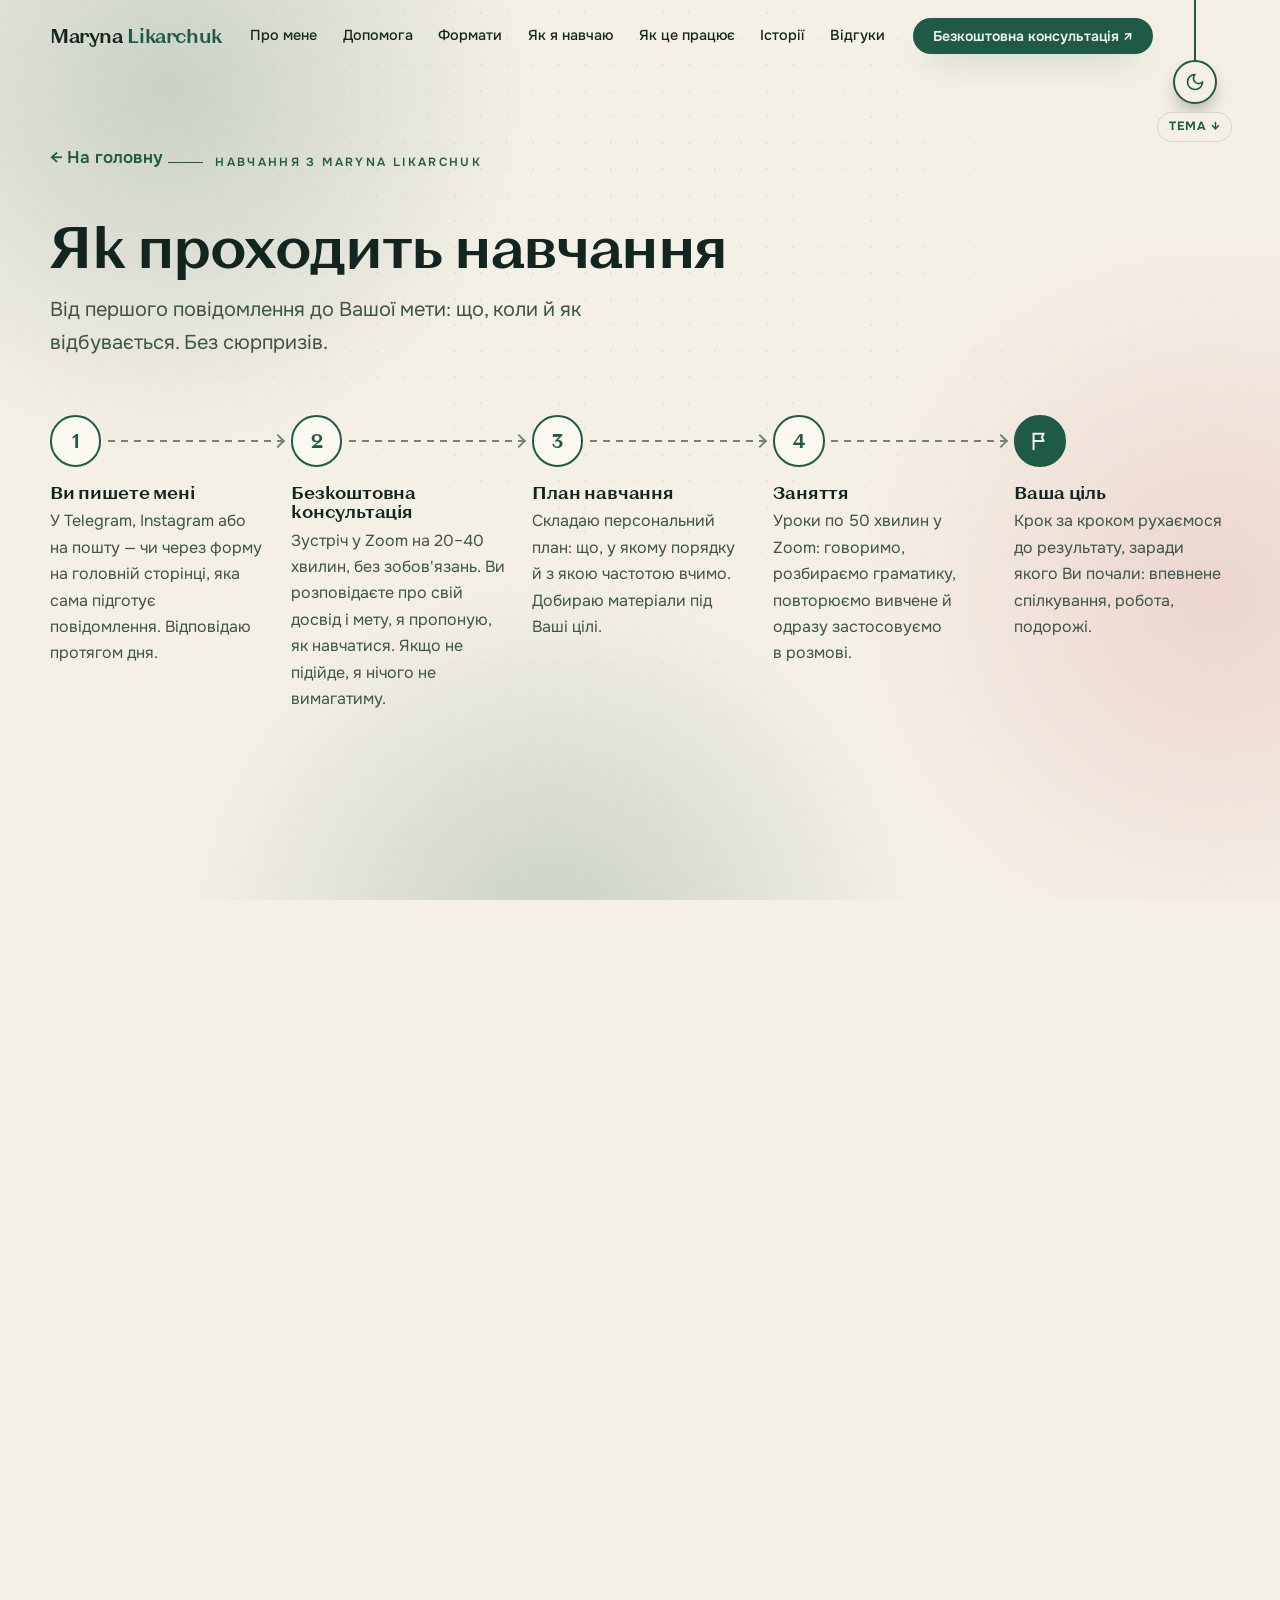
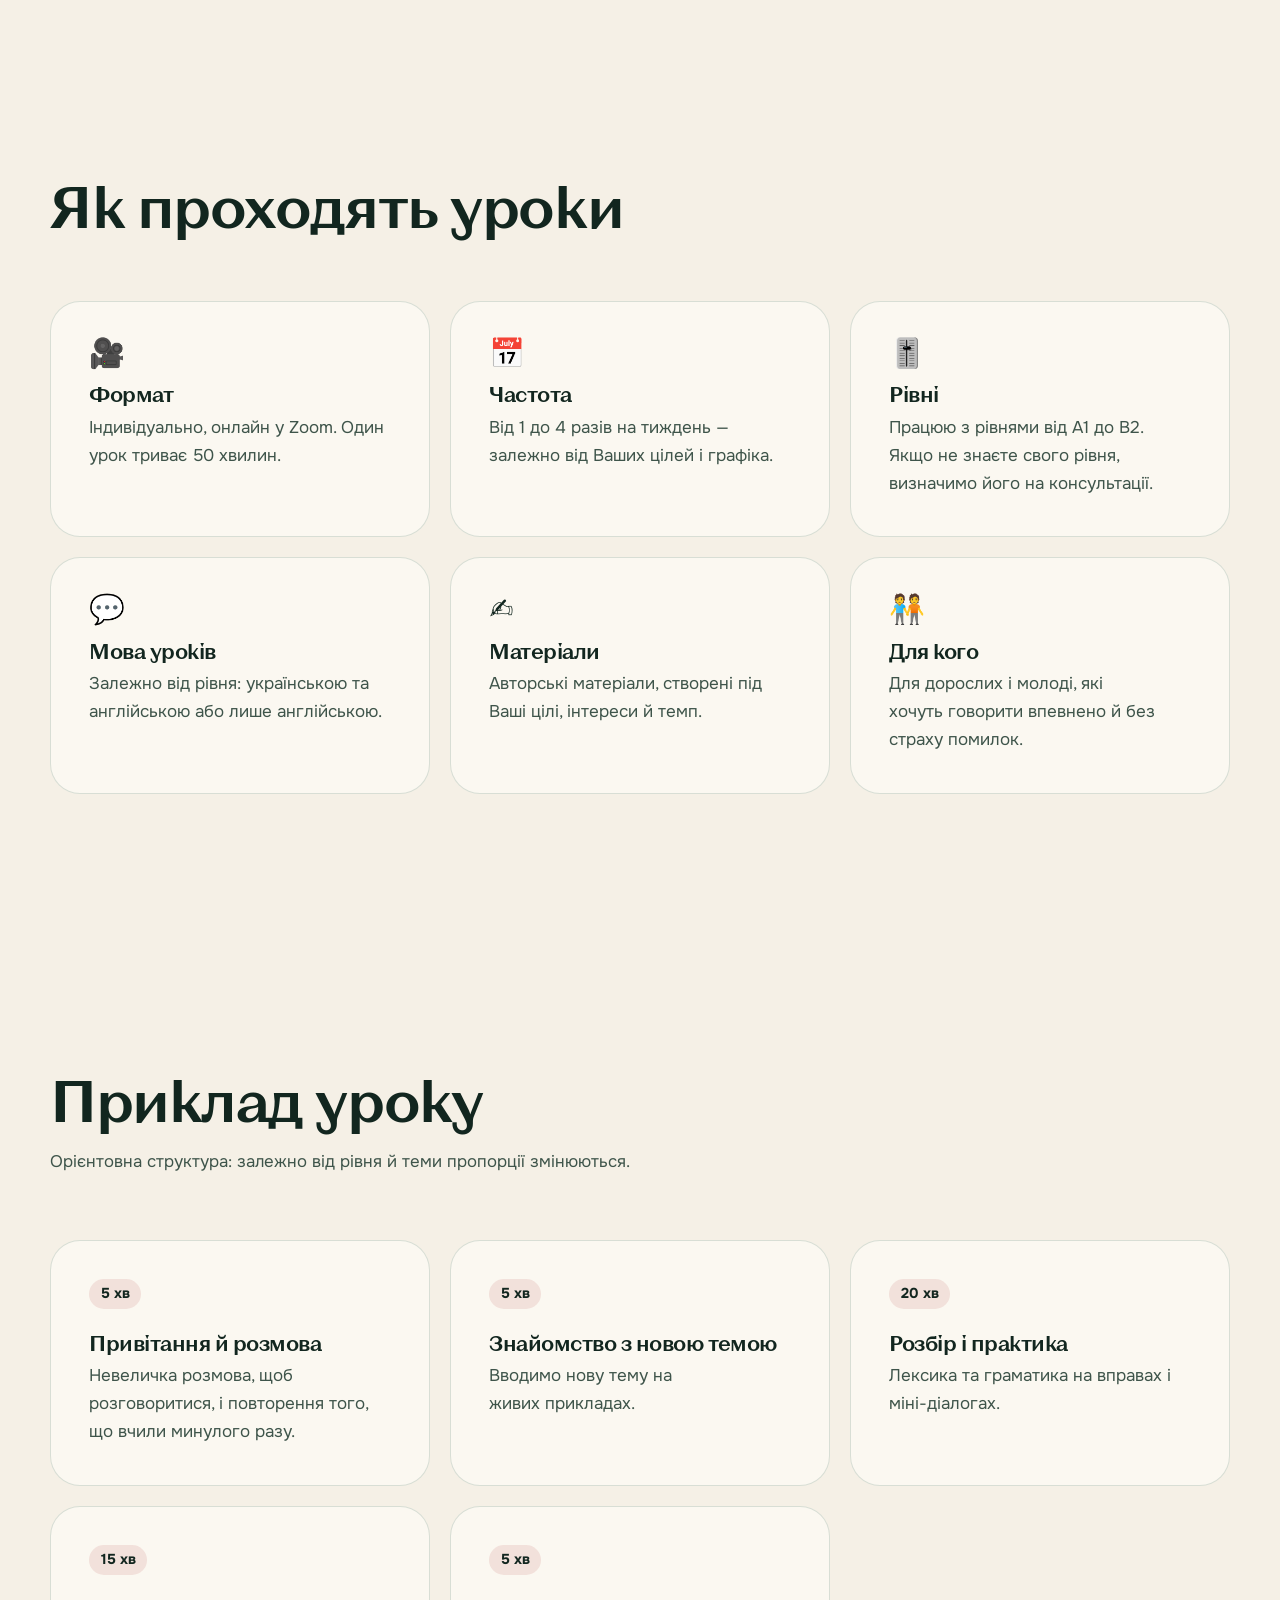
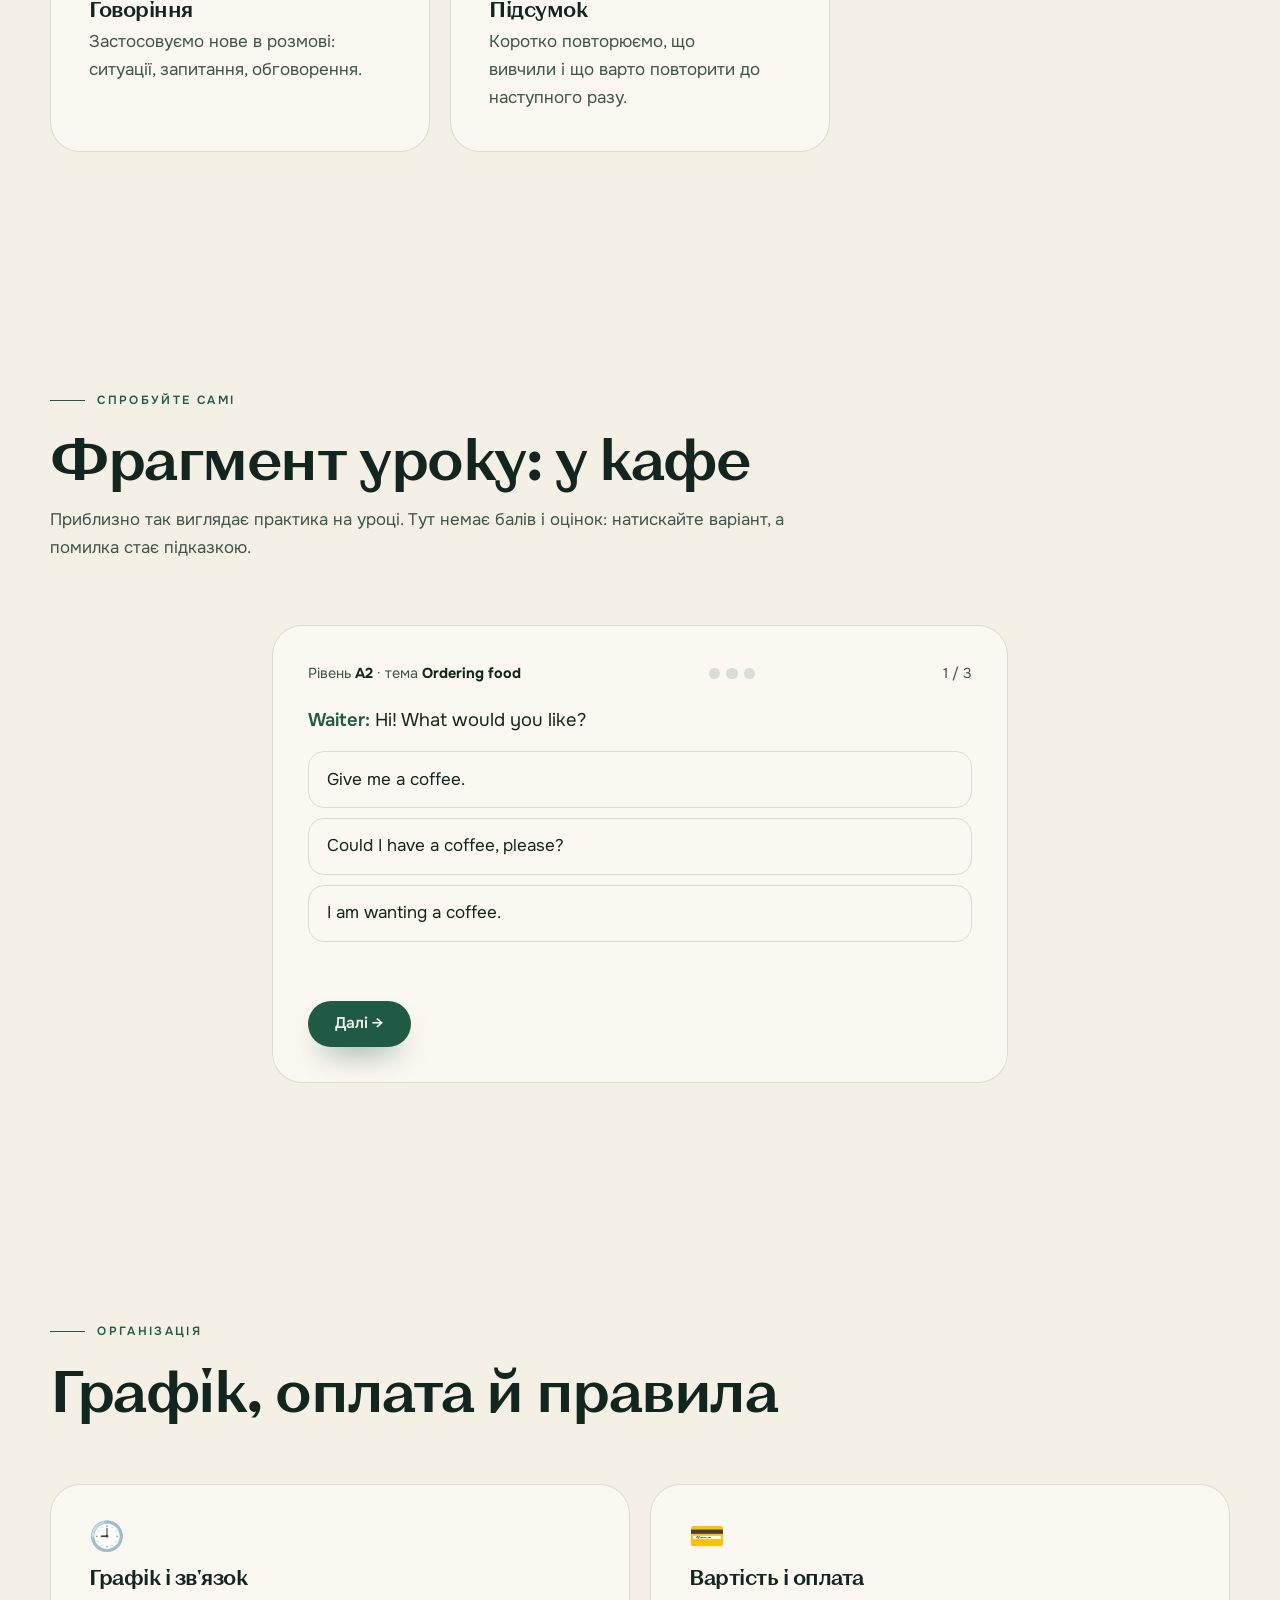
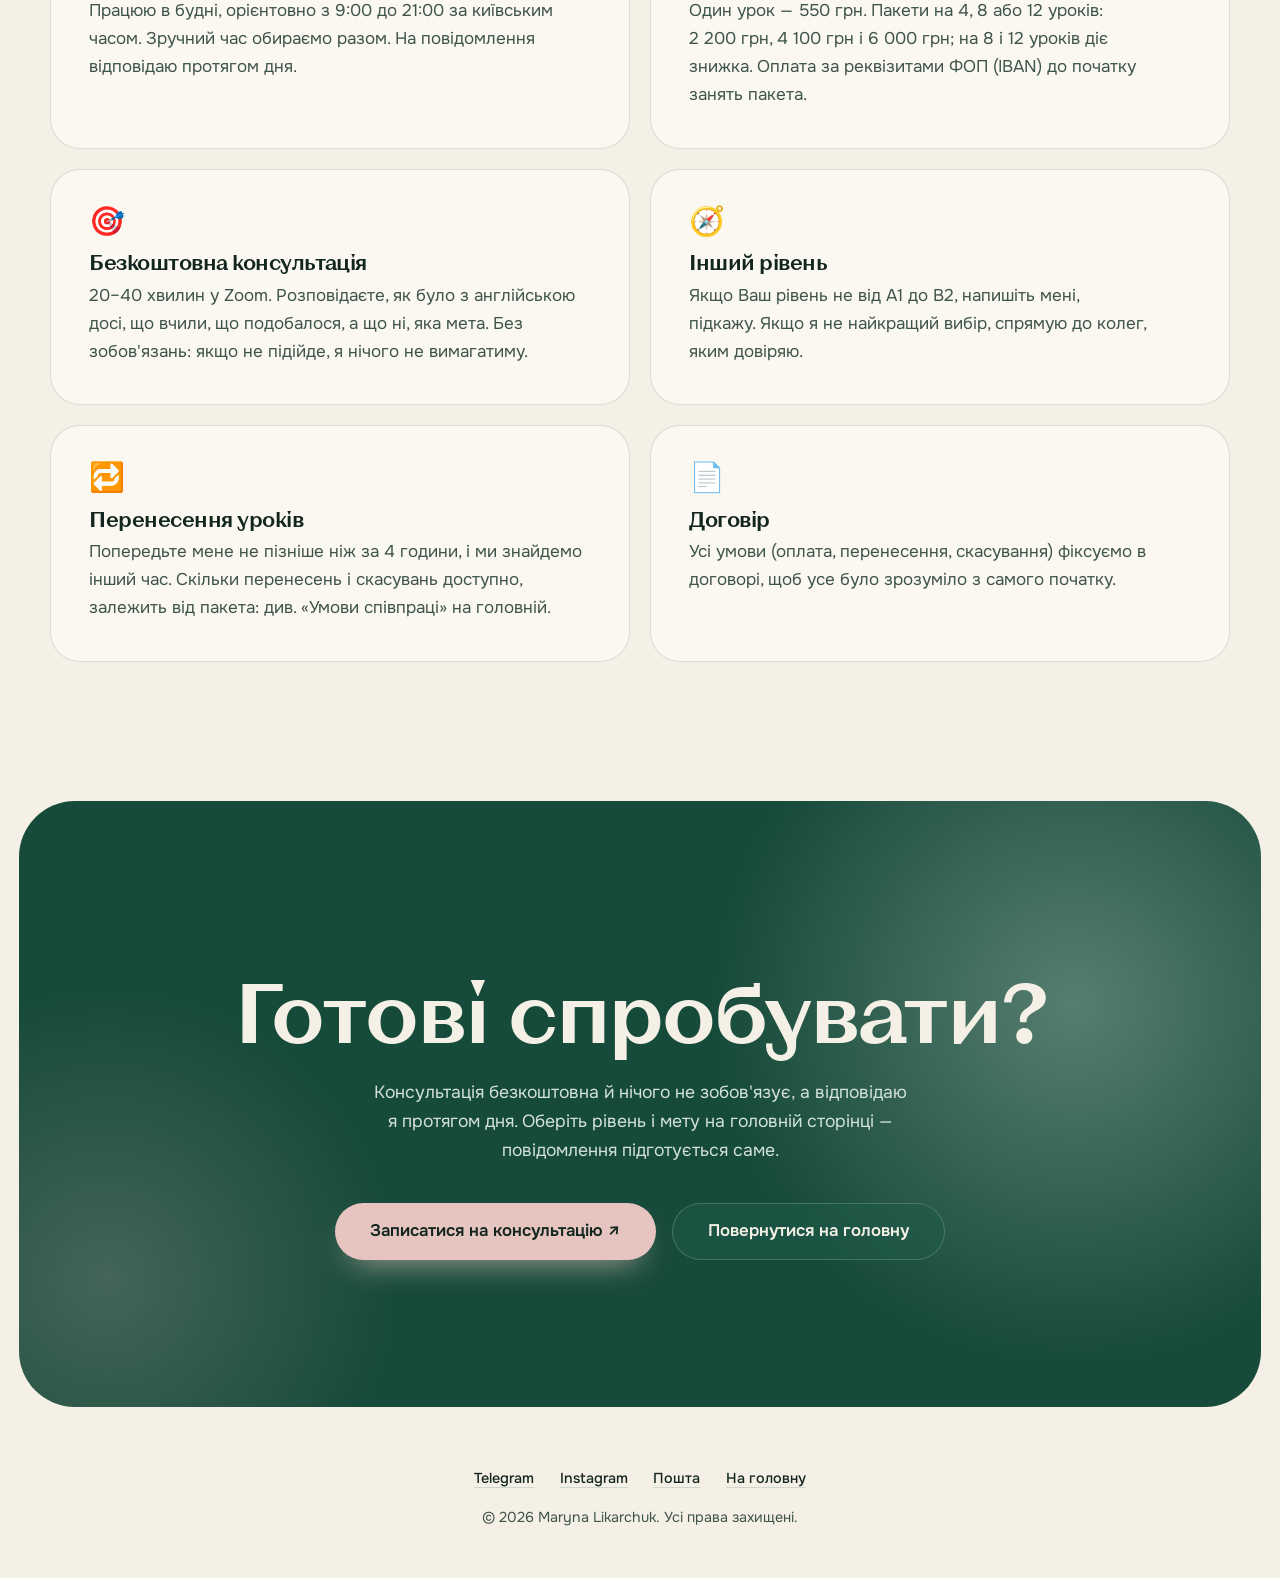
==== commit a2ef1413: "Add files via upload" ====
--- a/how-it-works.html
+++ b/how-it-works.html
@@ -52,7 +52,7 @@
     <link rel="preconnect" href="https://fonts.gstatic.com" crossorigin>
     <link href="https://fonts.googleapis.com/css2?family=Onest:wght@400;500;600&display=swap" rel="stylesheet">
 
-    <link rel="stylesheet" href="styles.css?v=4"></head>
+    <link rel="stylesheet" href="styles.css?v=5"></head>
 <body>
     <a class="skip" href="#main">Перейти до змісту</a>
 
@@ -81,25 +81,26 @@
         <div class="container hdr-in">
             <a href="./" class="logo">Maryna <span>Likarchuk</span></a>
             <nav class="nav" aria-label="Головне меню">
-                <a href="./#approach">Підхід</a>
                 <a href="./#about">Про мене</a>
                 <a href="./#help">Допомога</a>
                 <a href="./#formats">Формати</a>
+                <a href="./#approach">Як я навчаю</a>
                 <a href="./#how">Як це працює</a>
                 <a href="./#cases">Історії</a>
                 <a href="./#reviews">Відгуки</a>
             </nav>
             <div class="hdr-right">
                 <a href="./#contact" data-track="cta-header" class="btn btn-primary btn-sm hdr-cta magnetic">Безкоштовна консультація ↗</a>
-                <button id="menuBtn" class="burger" type="button" aria-label="Відкрити меню" aria-expanded="false" aria-controls="mobileMenu"><span></span><span></span></button>
+                <button id="menuBtn" class="burger" type="button" aria-label="Відкрити меню" aria-expanded="false" aria-controls="mobileMenu"><span class="bi" aria-hidden="true"><i></i><i></i></span><span class="bl">Меню</span></button>
             </div>
         </div>
     </header>
     <nav id="mobileMenu" class="mmenu" aria-label="Мобільне меню">
-        <a class="ml" style="--i:0" href="./#approach">Підхід</a>
-        <a class="ml" style="--i:1" href="./#about">Про мене</a>
-        <a class="ml" style="--i:2" href="./#help">З чим допоможу</a>
-        <a class="ml" style="--i:3" href="./#formats">Формати</a>
+        <p class="m-hint">Розділи сайту</p>
+        <a class="ml" style="--i:0" href="./#about">Про мене</a>
+        <a class="ml" style="--i:1" href="./#help">З чим допоможу</a>
+        <a class="ml" style="--i:2" href="./#formats">Формати</a>
+        <a class="ml" style="--i:3" href="./#approach">Як я навчаю</a>
         <a class="ml" style="--i:4" href="./#how">Як це працює</a>
         <a class="ml" style="--i:5" href="./#cases">Історії учнів</a>
         <a class="ml" style="--i:6" href="./#reviews">Відгуки</a>
@@ -163,6 +164,53 @@
                     <p class="rv" style="--d:2">Орієнтовна структура: залежно від рівня й теми пропорції змінюються.</p>
                 </div>
                 <div class="info-grid"><article class="card spot rv"><span class="mins">5 хв</span><h3>Привітання й розмова</h3><p>Невеличка розмова, щоб розговоритися, і повторення того, що вчили минулого разу.</p></article><article class="card spot rv"><span class="mins">5 хв</span><h3>Знайомство з новою темою</h3><p>Вводимо нову тему на живих прикладах.</p></article><article class="card spot rv"><span class="mins">20 хв</span><h3>Розбір і практика</h3><p>Лексика та граматика на вправах і міні-діалогах.</p></article><article class="card spot rv"><span class="mins">15 хв</span><h3>Говоріння</h3><p>Застосовуємо нове в розмові: ситуації, запитання, обговорення.</p></article><article class="card spot rv"><span class="mins">5 хв</span><h3>Підсумок</h3><p>Коротко повторюємо, що вивчили і що варто повторити до наступного разу.</p></article></div>
+            </div>
+        </section>
+
+        <section class="sect mini-ex" aria-labelledby="mxTitle">
+            <div class="container">
+                <div class="sec-head">
+                    <span class="kicker rv">Спробуйте самі</span>
+                    <h2 class="h2 split" id="mxTitle">Фрагмент уроку: у кафе</h2>
+                    <p class="rv" style="--d:2">Приблизно так виглядає практика на уроці. Тут немає балів і оцінок: натискайте варіант, а помилка стає підказкою.</p>
+                </div>
+                <div class="mx rv" data-mx>
+                    <div class="mx-top"><span>Рівень <b>A2</b> · тема <b lang="en">Ordering food</b></span><span class="mx-dots" aria-hidden="true"><i></i><i></i><i></i></span><span class="mx-cnt" aria-live="polite"></span></div>
+                    <div class="mq" data-yes="Так, звучить ввічливо й природно. Саме такі фрази ми відпрацьовуємо в діалогах.">
+                        <p class="say" lang="en"><em>Waiter:</em> Hi! What would you like?</p>
+                        <div class="opts">
+                            <button type="button" class="opt" lang="en" data-hint="Зрозуміло, але звучить різкувато. Спробуйте ввічливіший варіант.">Give me a coffee.</button>
+                            <button type="button" class="opt" lang="en" data-ok>Could I have a coffee, please?</button>
+                            <button type="button" class="opt" lang="en" data-hint="Майже! Але з want так не кажуть, а в кафе краще звучить ввічливіше.">I am wanting a coffee.</button>
+                        </div>
+                        <p class="fb" aria-live="polite"></p>
+                        <button type="button" class="btn btn-primary mx-next" hidden>Далі →</button>
+                    </div>
+                    <div class="mq" data-yes="Правильно: ціна — одна, тож is. Подібні моменти ми розбираємо на прикладах, без зубріння правил.">
+                        <p class="say" lang="en">How much <em>___</em> the cake?</p>
+                        <div class="opts">
+                            <button type="button" class="opt" lang="en" data-hint="Are — для кількох предметів (cakes). Тут торт один.">are</button>
+                            <button type="button" class="opt" lang="en" data-hint="Does потрібне, коли є інше дієслово. Тут його немає.">does</button>
+                            <button type="button" class="opt" lang="en" data-ok>is</button>
+                        </div>
+                        <p class="fb" aria-live="polite"></p>
+                        <button type="button" class="btn btn-primary mx-next" hidden>Далі →</button>
+                    </div>
+                    <div class="mq" data-yes="Точно: the bill. У британській англійській часто кажуть так само, в американській ще — the check.">
+                        <p class="say" lang="en">Could we have the <em>___</em>, please?</p>
+                        <div class="opts">
+                            <button type="button" class="opt" lang="en" data-hint="Count — це «рахувати», а не рахунок у кафе.">count</button>
+                            <button type="button" class="opt" lang="en" data-ok>bill</button>
+                            <button type="button" class="opt" lang="en" data-hint="Account — це «обліковий запис» чи банківський рахунок.">account</button>
+                        </div>
+                        <p class="fb" aria-live="polite"></p>
+                    </div>
+                    <div class="mx-end">
+                        <h3>Готово!</h3>
+                        <p>Це лише маленький фрагмент. На уроці ми ще проговорюємо це вголос у живому діалозі, а Ви вчитеся діяти впевнено в реальних ситуаціях.</p>
+                        <div class="cta-btns"><a href="./#contact" data-track="cta-mini-ex" class="btn btn-primary">Записатися на консультацію ↗</a><button type="button" class="btn btn-ghost mx-again">Спробувати ще раз</button></div>
+                    </div>
+                </div>
             </div>
         </section>
 
@@ -199,6 +247,6 @@
         <p class="foot-small" data-gc-note hidden>Сайт веде анонімну статистику відвідувань без cookies і без особистих даних.</p>
     </footer>
 
-    <script src="site.js?v=2" defer></script>
+    <script src="site.js?v=3" defer></script>
 </body>
 </html>
--- a/styles.css
+++ b/styles.css
@@ -39,7 +39,7 @@
         /* ============ БАЗА ============ */
         *,*::before,*::after { box-sizing:border-box; }
         html { scroll-behavior:smooth; scroll-padding-top:5.5rem; -webkit-text-size-adjust:100%; }
-        body { margin:0; background:var(--bg); color:var(--fg); font-family:var(--font-body); font-size:17px; line-height:1.65; overflow-x:hidden; -webkit-font-smoothing:antialiased; transition:background-color .5s,color .5s; }
+        body { margin:0; background:var(--bg); color:var(--fg); font-family:var(--font-body); font-size:17px; line-height:1.65; overflow-x:clip; -webkit-font-smoothing:antialiased; transition:background-color .5s,color .5s; }
         img { max-width:100%; display:block; }
         a { color:inherit; text-decoration:none; }
         button { font:inherit; color:inherit; cursor:pointer; background:none; border:0; padding:0; }
@@ -153,10 +153,6 @@
         .nav a:hover::after { transform:scaleX(1); transform-origin:left; }
         .hdr-right { display:flex; align-items:center; gap:.75rem; }
         .burger { display:none; width:44px; height:44px; border-radius:50%; border:1px solid var(--line); background:color-mix(in srgb,var(--surface) 70%,transparent); position:relative; }
-        .burger span { position:absolute; left:12px; right:12px; height:2px; border-radius:2px; background:var(--fg); transition:transform .35s var(--ease),top .35s var(--ease); }
-        .burger span:nth-child(1) { top:17px; } .burger span:nth-child(2) { top:25px; }
-        .burger[aria-expanded="true"] span:nth-child(1) { top:21px; transform:rotate(45deg); }
-        .burger[aria-expanded="true"] span:nth-child(2) { top:21px; transform:rotate(-45deg); }
         @media (max-width:1179px) { .hdr-cta { display:none; } }
         @media (max-width:899px) { .burger { display:block; } .nav { display:none; } }
         .mmenu { position:fixed; inset:0; z-index:45; display:flex; flex-direction:column; justify-content:center; padding:6rem 4.75rem 3rem 1.75rem; background:color-mix(in srgb,var(--bg) 95%,transparent); -webkit-backdrop-filter:blur(20px); backdrop-filter:blur(20px); opacity:0; visibility:hidden; transition:opacity .4s,visibility 0s .4s; }
@@ -611,3 +607,51 @@
 }
 html { overflow-x:clip; }
 @media (max-width:380px) { .h2 { font-size:1.75rem; } }
+
+/* sticky-фото в «Про мене»: body не має бути scroll-контейнером */
+@supports not (overflow:clip) { body { overflow-x:hidden; } }
+
+/* ---- Бургер з підписом «Меню» ---- */
+.burger { width:auto; min-width:44px; height:44px; padding:0 .95rem 0 .8rem; border-radius:999px; gap:.55rem; align-items:center; justify-content:center; font:600 .9rem/1 var(--font-body); color:var(--fg); cursor:pointer; }
+@media (max-width:899px) { .burger { display:inline-flex; } }
+.burger .bi { position:relative; width:20px; height:20px; flex:none; display:block; }
+.burger .bi i { position:absolute; left:1px; right:1px; height:2px; border-radius:2px; background:var(--fg); transition:transform .35s var(--ease),top .35s var(--ease); }
+.burger .bi i:nth-child(1) { top:6px; } .burger .bi i:nth-child(2) { top:13px; }
+.burger[aria-expanded="true"] .bi i:nth-child(1) { top:9px; transform:rotate(45deg); }
+.burger[aria-expanded="true"] .bi i:nth-child(2) { top:9px; transform:rotate(-45deg); }
+@media (max-width:430px) { .logo { font-size:.98rem; } .hdr-in { gap:.5rem; } .burger { padding:0 .8rem 0 .65rem; gap:.4rem; } }
+@media (max-width:359px) { .burger .bl { display:none; } .burger { padding:0; width:44px; } }
+.mmenu .m-hint { font-size:.8rem; letter-spacing:.14em; text-transform:uppercase; color:var(--muted); margin:0 0 .8rem; opacity:0; transition:opacity .5s .1s; }
+.mmenu.open .m-hint { opacity:1; }
+.mmenu a.ml { display:flex; align-items:center; justify-content:space-between; gap:1rem; }
+.mmenu a.ml::after { content:"→"; font-family:var(--font-body); font-weight:400; font-size:.7em; color:var(--accent); flex:none; }
+
+/* ---- Умови: сітка пакетів, 4 рядки ---- */
+.pack .pk-alt { font-size:.88rem; color:var(--muted); margin:.7rem 0 0; }
+
+/* ---- Інтерактивна міні-вправа ---- */
+.mini-ex { display:none; }
+.js .mini-ex { display:block; }
+.mx { max-width:46rem; margin-inline:auto; border-radius:30px; padding:clamp(1.25rem,3vw,2.2rem); background:var(--surface); border:1px solid var(--line); }
+.mx-top { display:flex; justify-content:space-between; gap:1rem; flex-wrap:wrap; align-items:center; margin-bottom:1.2rem; font-size:.9rem; color:var(--muted); }
+.mx-top b { color:var(--fg); }
+.mx-dots { display:flex; gap:.4rem; }
+.mx-dots i { width:.7rem; height:.7rem; border-radius:50%; background:var(--line); transition:background .3s; }
+.mx-dots i.done { background:var(--accent); }
+.mq { display:none; }
+.mq.show { display:block; animation:mxIn .5s var(--ease); }
+@keyframes mxIn { from { opacity:0; transform:translateY(12px); } to { opacity:1; transform:none; } }
+.mq .say { font-size:1.15rem; margin:0 0 1rem; color:var(--fg); }
+.mq .say em { font-style:normal; font-weight:600; color:var(--accent); }
+.mq .opts { display:grid; gap:.6rem; }
+.mq .opt { text-align:left; padding:.85rem 1.1rem; border-radius:16px; border:1px solid var(--line); background:transparent; color:var(--fg); font:inherit; cursor:pointer; transition:background .25s,border-color .25s,translate .25s; }
+.mq .opt:hover:not(:disabled) { translate:0 -2px; border-color:var(--accent); }
+.mq .opt.ok { background:color-mix(in srgb,var(--accent) 18%,transparent); border-color:var(--accent); }
+.mq .opt.no { opacity:.55; text-decoration:line-through; }
+.mq .opt:disabled { cursor:default; }
+.mq .fb { margin:1rem 0 0; min-height:1.6em; color:var(--muted); }
+.mq .fb.good { color:var(--fg); }
+.mx-next, .mx-again { margin-top:1rem; }
+.mx-end { display:none; }
+.mx-end.show { display:block; animation:mxIn .5s var(--ease); }
+.mx-end p { color:var(--muted); }
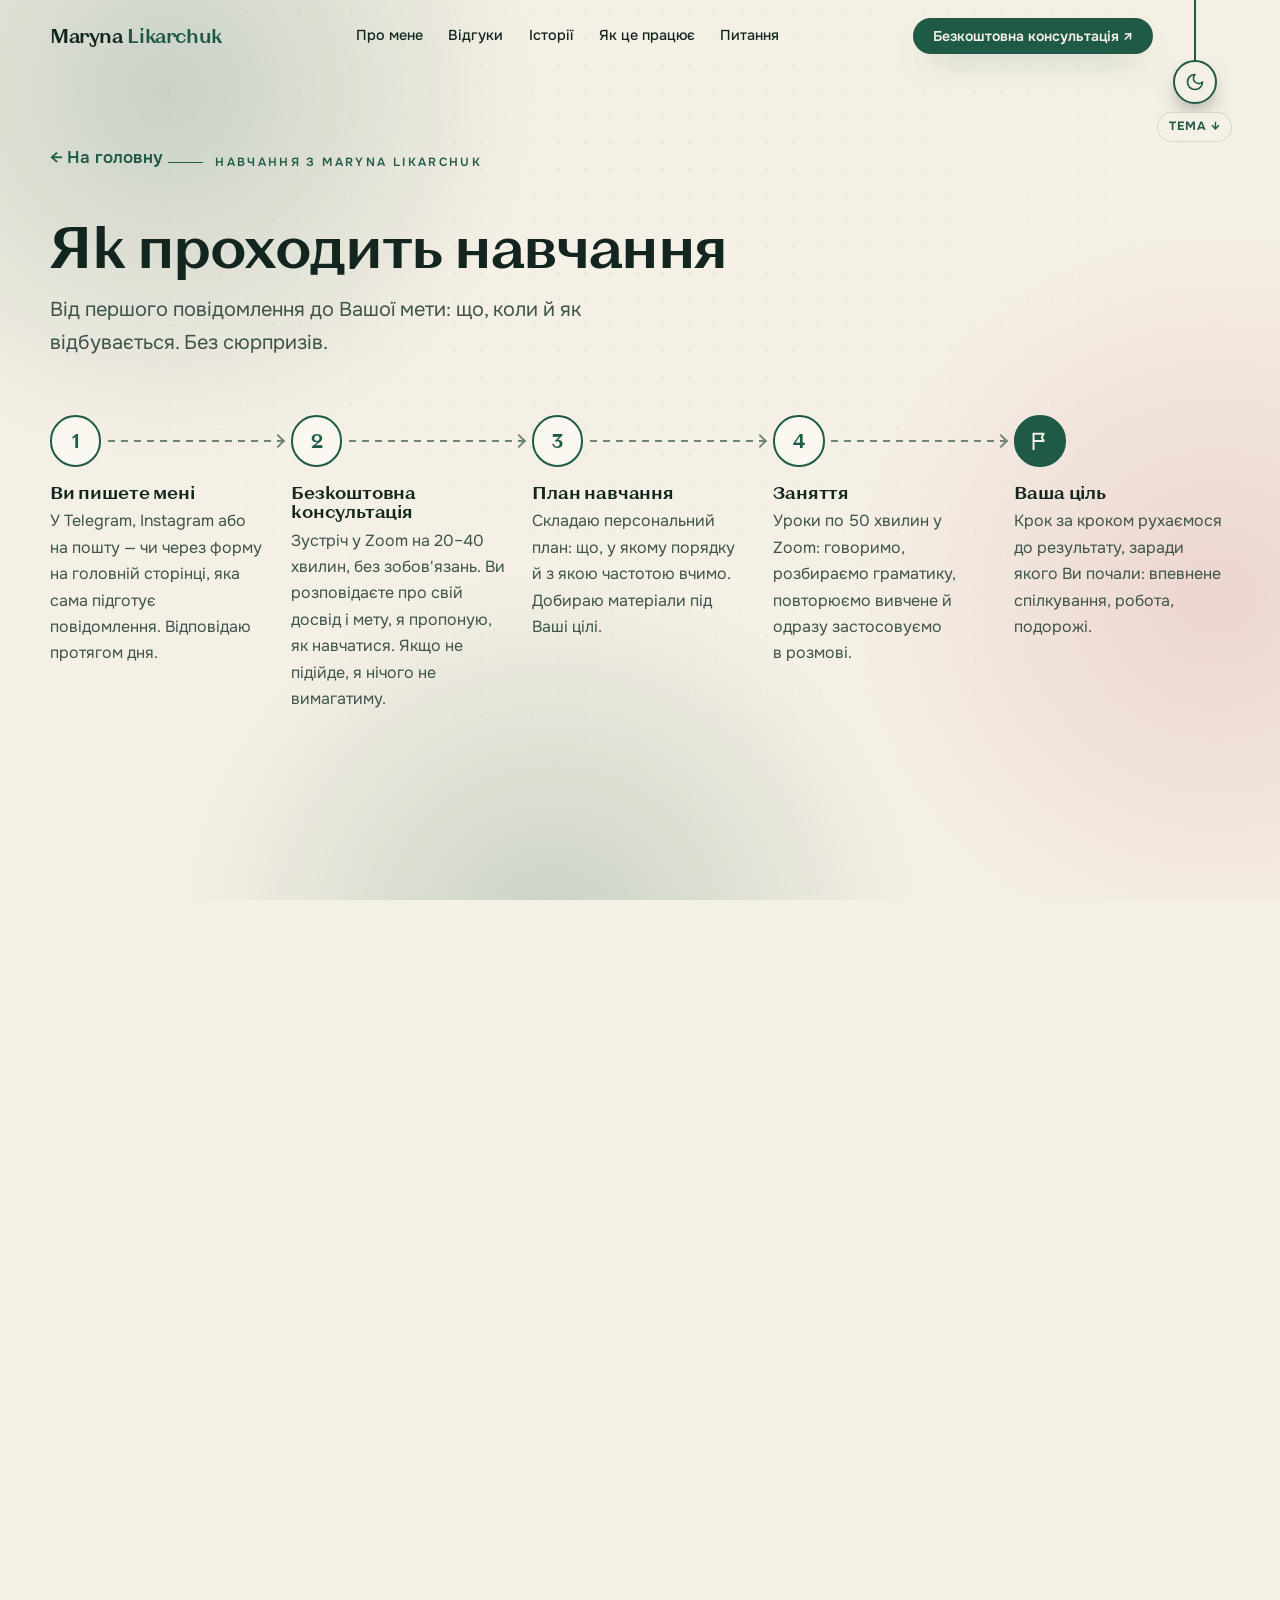
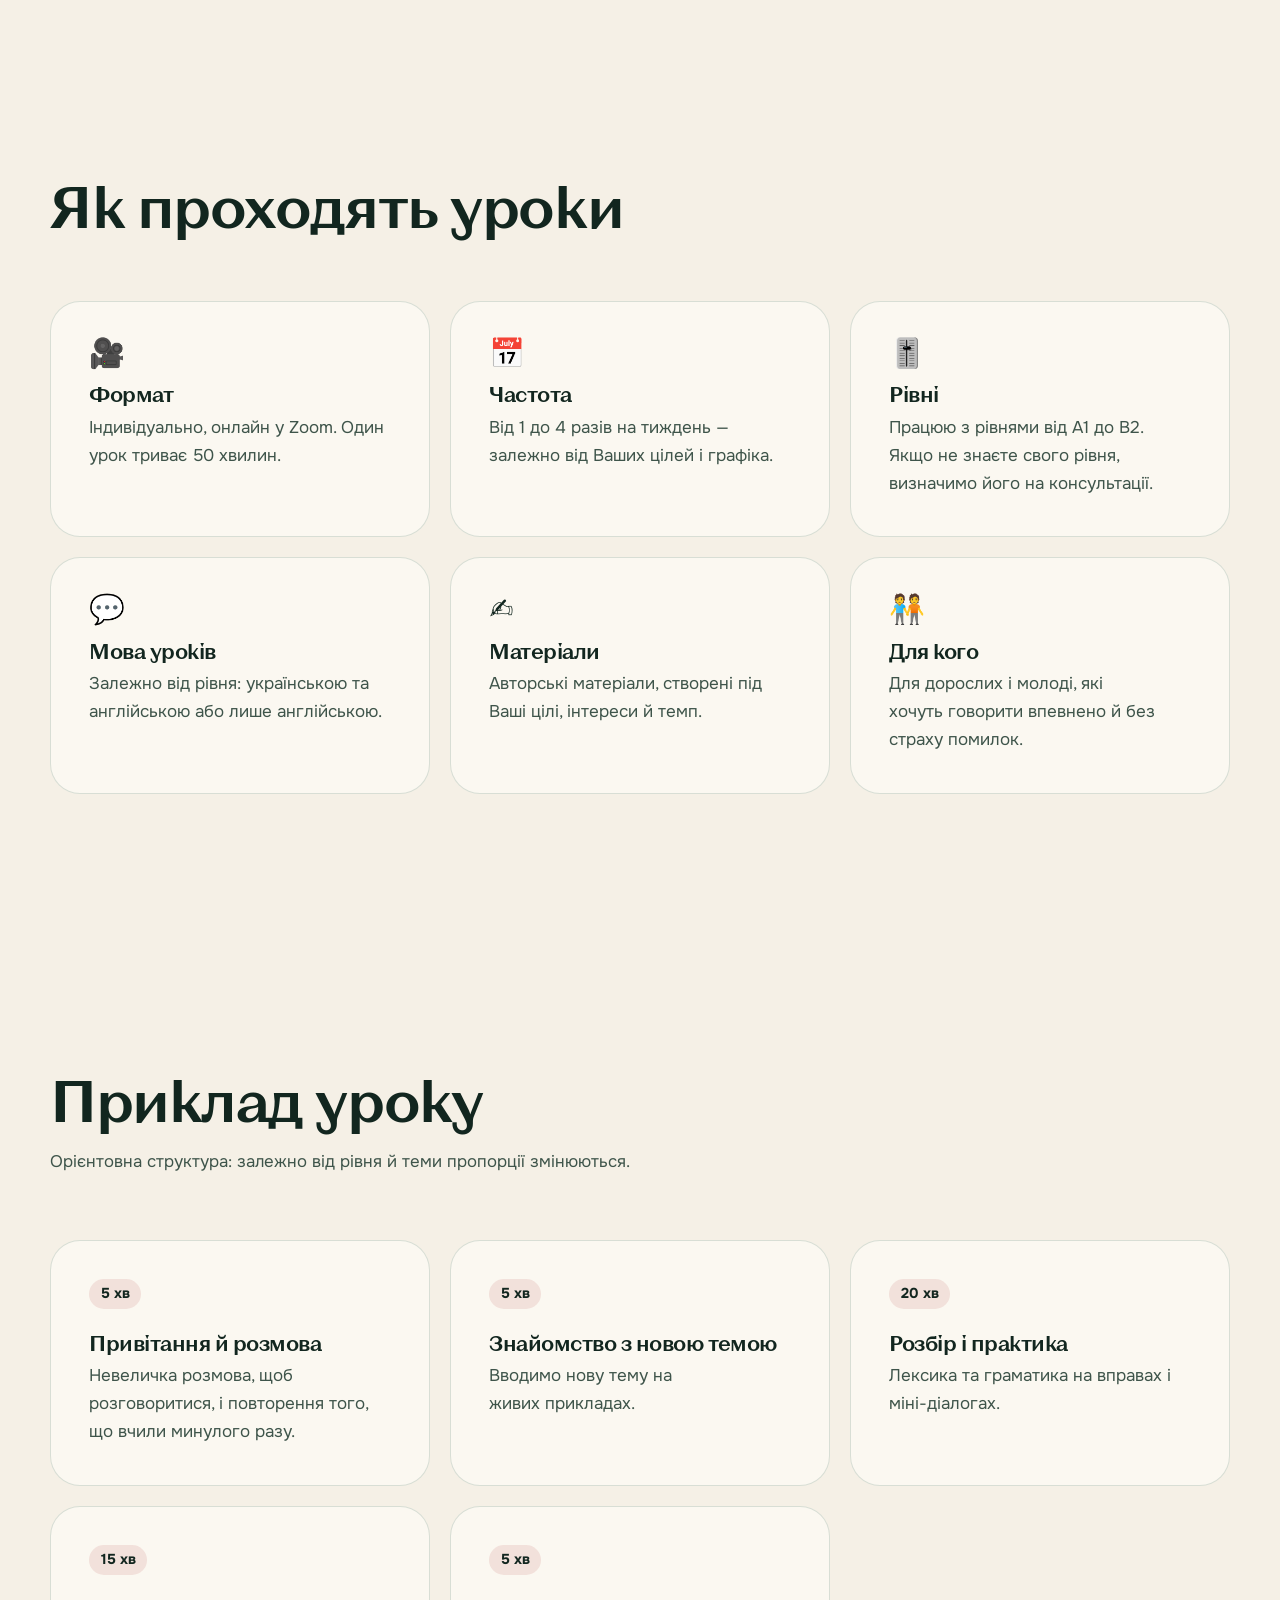
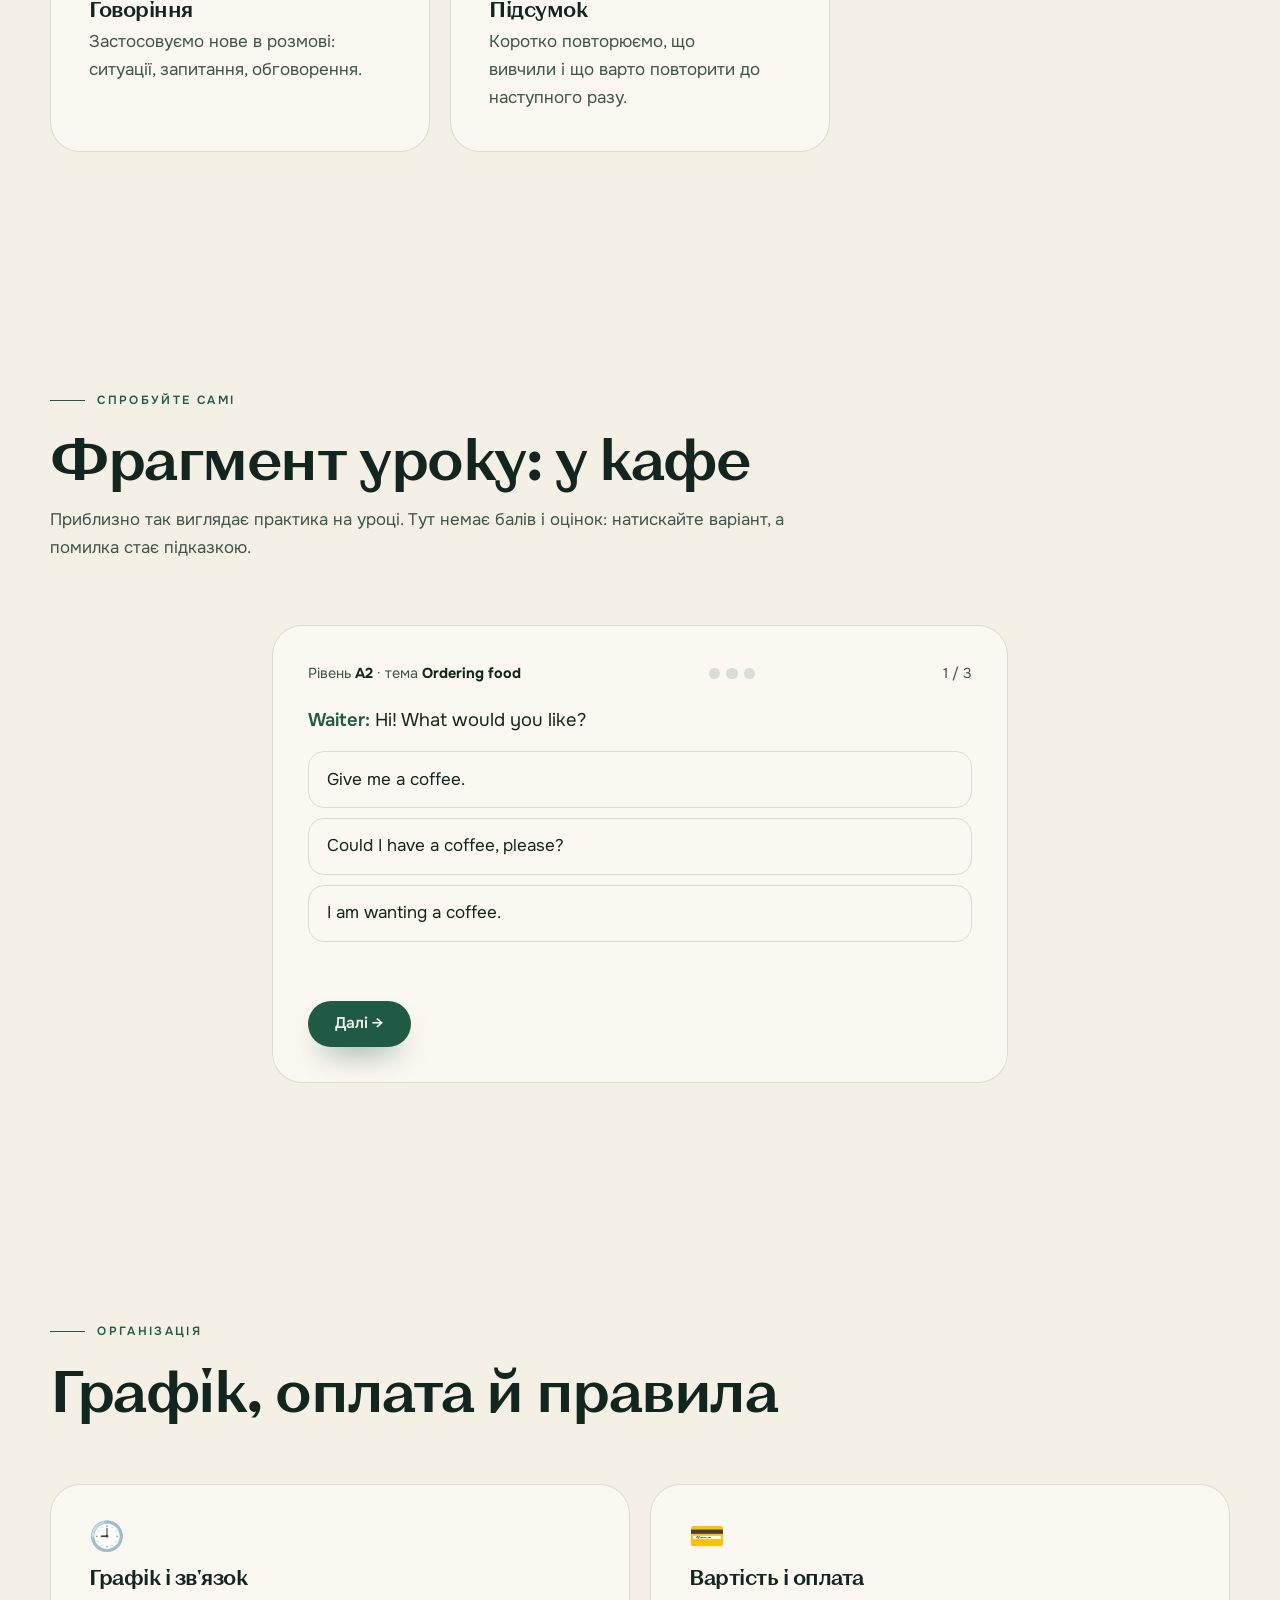
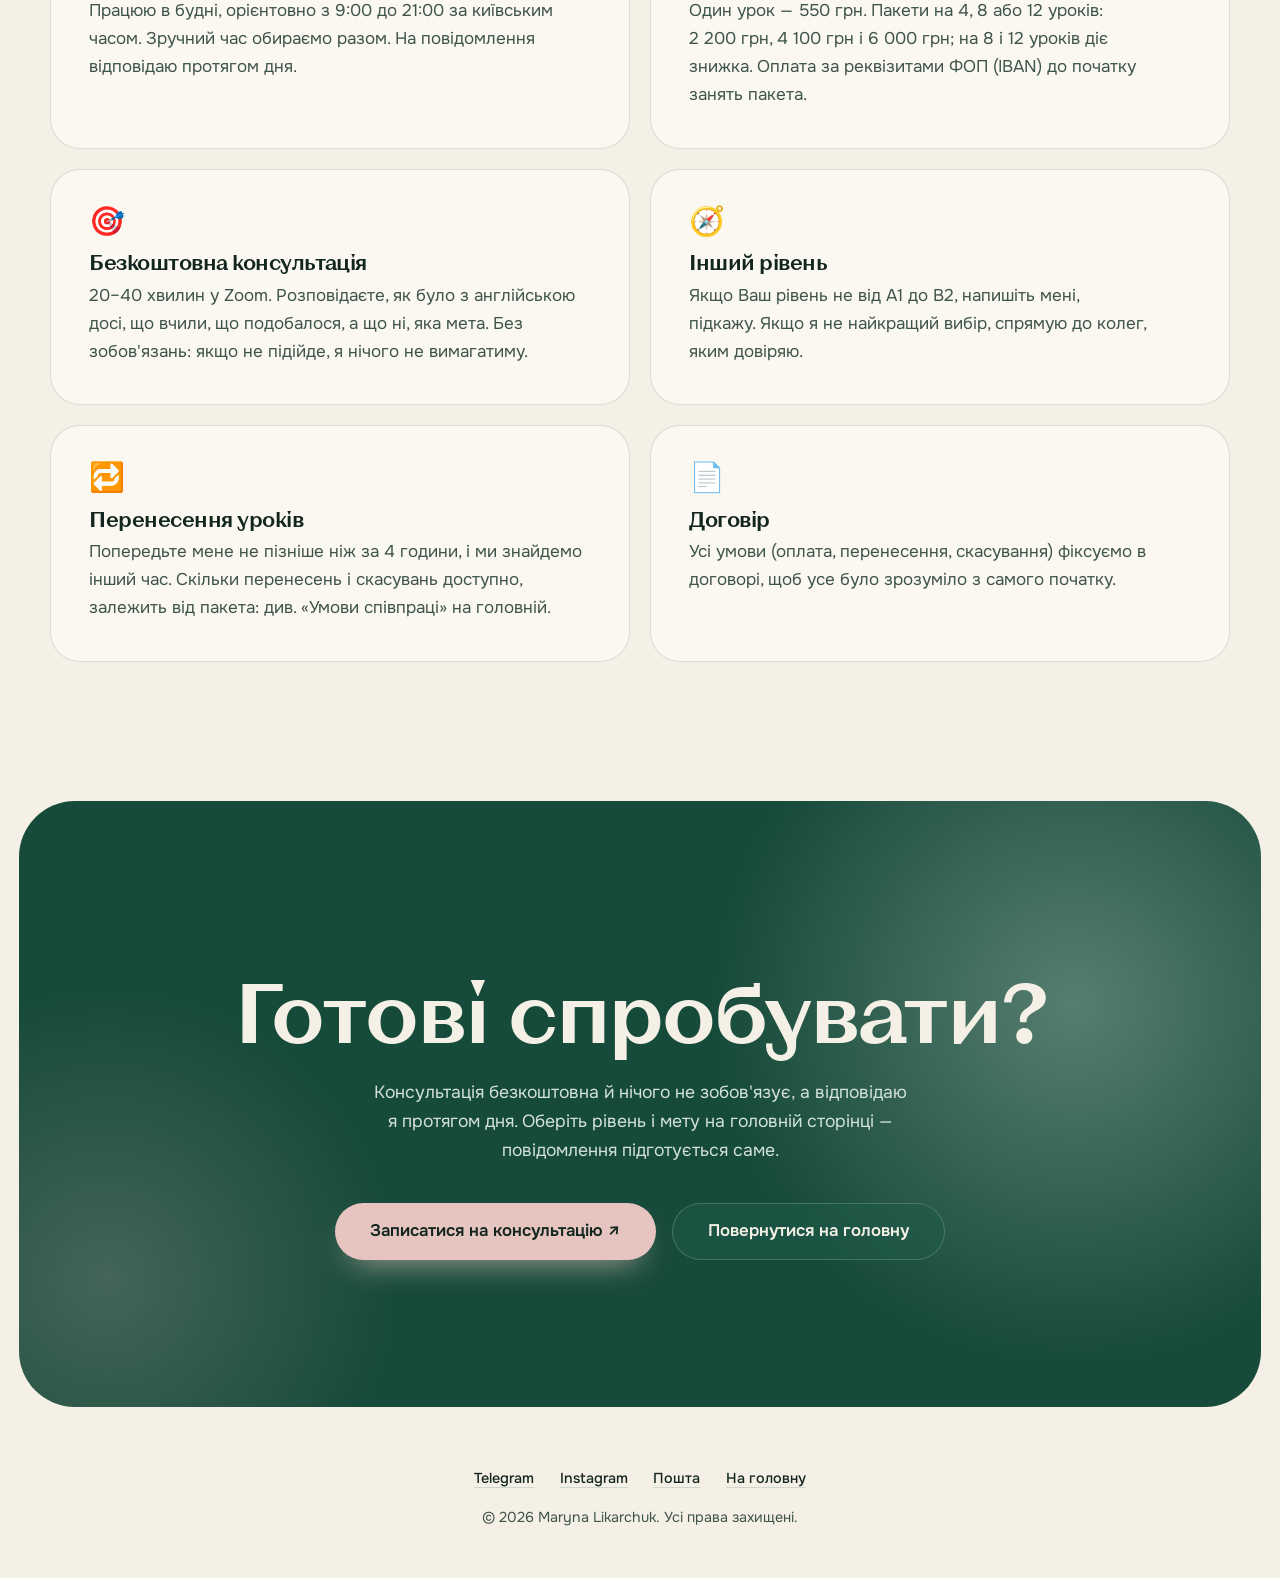
==== commit d6d3c568: "Add files via upload" ====
--- a/how-it-works.html
+++ b/how-it-works.html
@@ -52,7 +52,7 @@
     <link rel="preconnect" href="https://fonts.gstatic.com" crossorigin>
     <link href="https://fonts.googleapis.com/css2?family=Onest:wght@400;500;600&display=swap" rel="stylesheet">
 
-    <link rel="stylesheet" href="styles.css?v=5"></head>
+    <link rel="stylesheet" href="styles.css?v=7"></head>
 <body>
     <a class="skip" href="#main">Перейти до змісту</a>
 
@@ -82,12 +82,10 @@
             <a href="./" class="logo">Maryna <span>Likarchuk</span></a>
             <nav class="nav" aria-label="Головне меню">
                 <a href="./#about">Про мене</a>
-                <a href="./#help">Допомога</a>
-                <a href="./#formats">Формати</a>
-                <a href="./#approach">Як я навчаю</a>
+                <a href="./#reviews">Відгуки</a>
+                <a href="./#cases">Історії</a>
                 <a href="./#how">Як це працює</a>
-                <a href="./#cases">Історії</a>
-                <a href="./#reviews">Відгуки</a>
+                <a href="./#faq">Питання</a>
             </nav>
             <div class="hdr-right">
                 <a href="./#contact" data-track="cta-header" class="btn btn-primary btn-sm hdr-cta magnetic">Безкоштовна консультація ↗</a>
@@ -98,12 +96,10 @@
     <nav id="mobileMenu" class="mmenu" aria-label="Мобільне меню">
         <p class="m-hint">Розділи сайту</p>
         <a class="ml" style="--i:0" href="./#about">Про мене</a>
-        <a class="ml" style="--i:1" href="./#help">З чим допоможу</a>
-        <a class="ml" style="--i:2" href="./#formats">Формати</a>
-        <a class="ml" style="--i:3" href="./#approach">Як я навчаю</a>
-        <a class="ml" style="--i:4" href="./#how">Як це працює</a>
-        <a class="ml" style="--i:5" href="./#cases">Історії учнів</a>
-        <a class="ml" style="--i:6" href="./#reviews">Відгуки</a>
+        <a class="ml" style="--i:1" href="./#reviews">Відгуки</a>
+        <a class="ml" style="--i:2" href="./#cases">Історії учнів</a>
+        <a class="ml" style="--i:3" href="./#how">Як це працює</a>
+        <a class="ml" style="--i:4" href="./#faq">Питання</a>
         <a class="btn btn-primary btn-lg" href="./#contact">Безкоштовна консультація ↗</a>
     </nav>
 
@@ -247,6 +243,6 @@
         <p class="foot-small" data-gc-note hidden>Сайт веде анонімну статистику відвідувань без cookies і без особистих даних.</p>
     </footer>
 
-    <script src="site.js?v=3" defer></script>
+    <script src="site.js?v=5" defer></script>
 </body>
 </html>
--- a/styles.css
+++ b/styles.css
@@ -655,3 +655,26 @@
 .mx-end { display:none; }
 .mx-end.show { display:block; animation:mxIn .5s var(--ease); }
 .mx-end p { color:var(--muted); }
+
+.pk-badge { display:inline-block; margin-left:.4rem; padding:.15rem .6rem; border-radius:999px; font:600 .72rem/1.4 var(--font-body); letter-spacing:.06em; text-transform:uppercase; vertical-align:middle; background:color-mix(in srgb,var(--accent) 16%,transparent); color:var(--accent); }
+.pack .pk-note { font-size:.9rem; margin:.7rem 0 0; color:var(--fg); }
+@media (prefers-reduced-motion:reduce) { .intro-card { animation:none; } }
+
+/* ---- Розділи, що розкриваються ---- */
+.about-sub { font-size:1.05rem; letter-spacing:.02em; margin:2.2rem 0 .8rem; opacity:.9; }
+.about-lead { margin:0 0 1rem; opacity:.85; }
+details.more { margin-top:1rem; }
+details.more > summary, .terms-acc > summary { list-style:none; cursor:pointer; display:flex; align-items:center; justify-content:space-between; gap:1rem; padding:.9rem 1.2rem; border-radius:999px; border:1px solid var(--line); font-weight:600; transition:background .25s,border-color .25s; }
+details.more > summary::-webkit-details-marker, .terms-acc > summary::-webkit-details-marker { display:none; }
+details.more > summary::after, .terms-acc > summary::after { content:"+"; font-size:1.4rem; line-height:1; flex:none; transition:transform .3s var(--ease); }
+details[open].more > summary::after, .terms-acc[open] > summary::after { transform:rotate(45deg); }
+details.more > summary:hover, .terms-acc > summary:hover { border-color:var(--accent); }
+details.more > summary:focus-visible, .terms-acc > summary:focus-visible { outline:2px solid var(--accent2); outline-offset:3px; }
+details.more[open] > summary { margin-bottom:1rem; }
+details.more .about-cards { margin-top:0; }
+details.cert-more { margin-bottom:0; }
+.terms-acc > summary { border-radius:20px; font-family:var(--font-head); font-size:clamp(1.2rem,2.2vw,1.6rem); padding:1rem 1.3rem; border:0; background:none; padding-left:0; padding-right:0; }
+.terms-acc > summary small { margin-left:auto; font:400 .85rem var(--font-body); color:var(--muted); text-align:right; }
+.terms-acc > summary::after { color:var(--accent); }
+.terms-acc[open] > summary { margin-bottom:1rem; }
+@media (max-width:560px) { .terms-acc > summary small { display:none; } }
